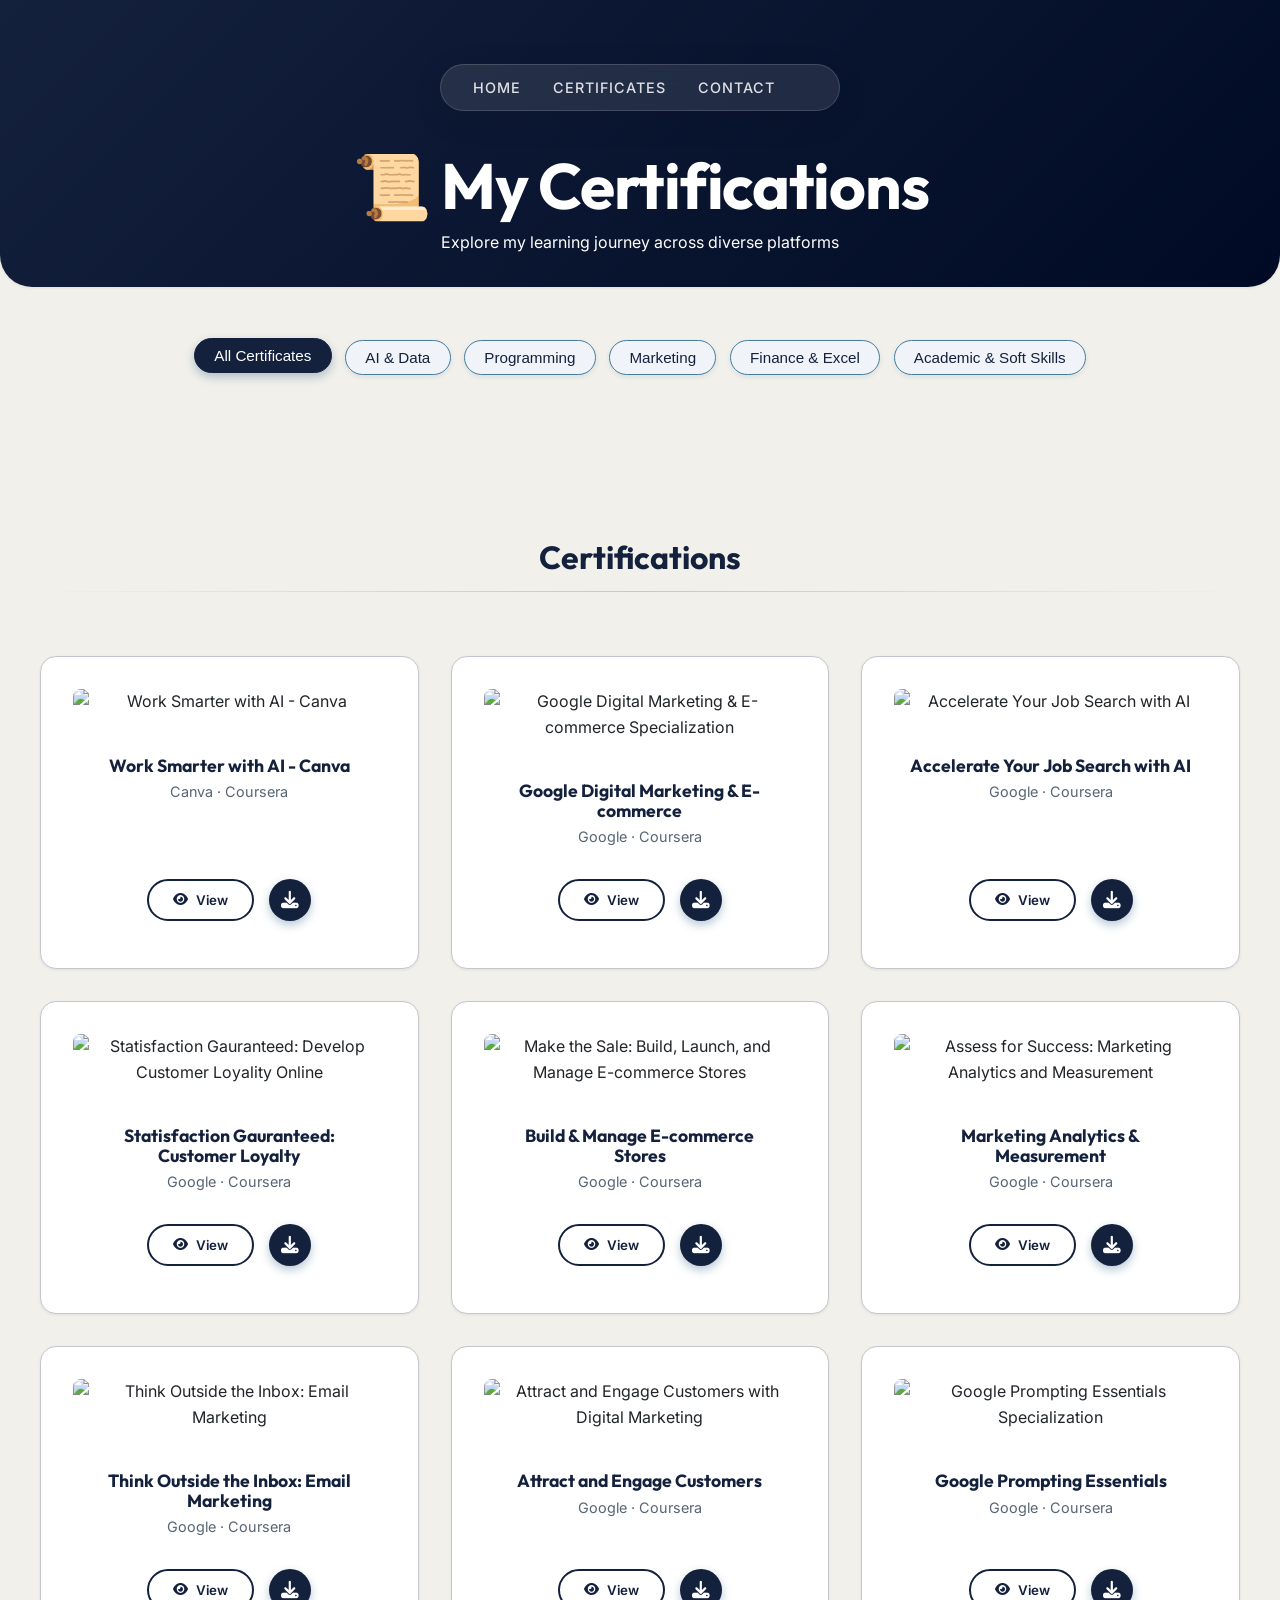
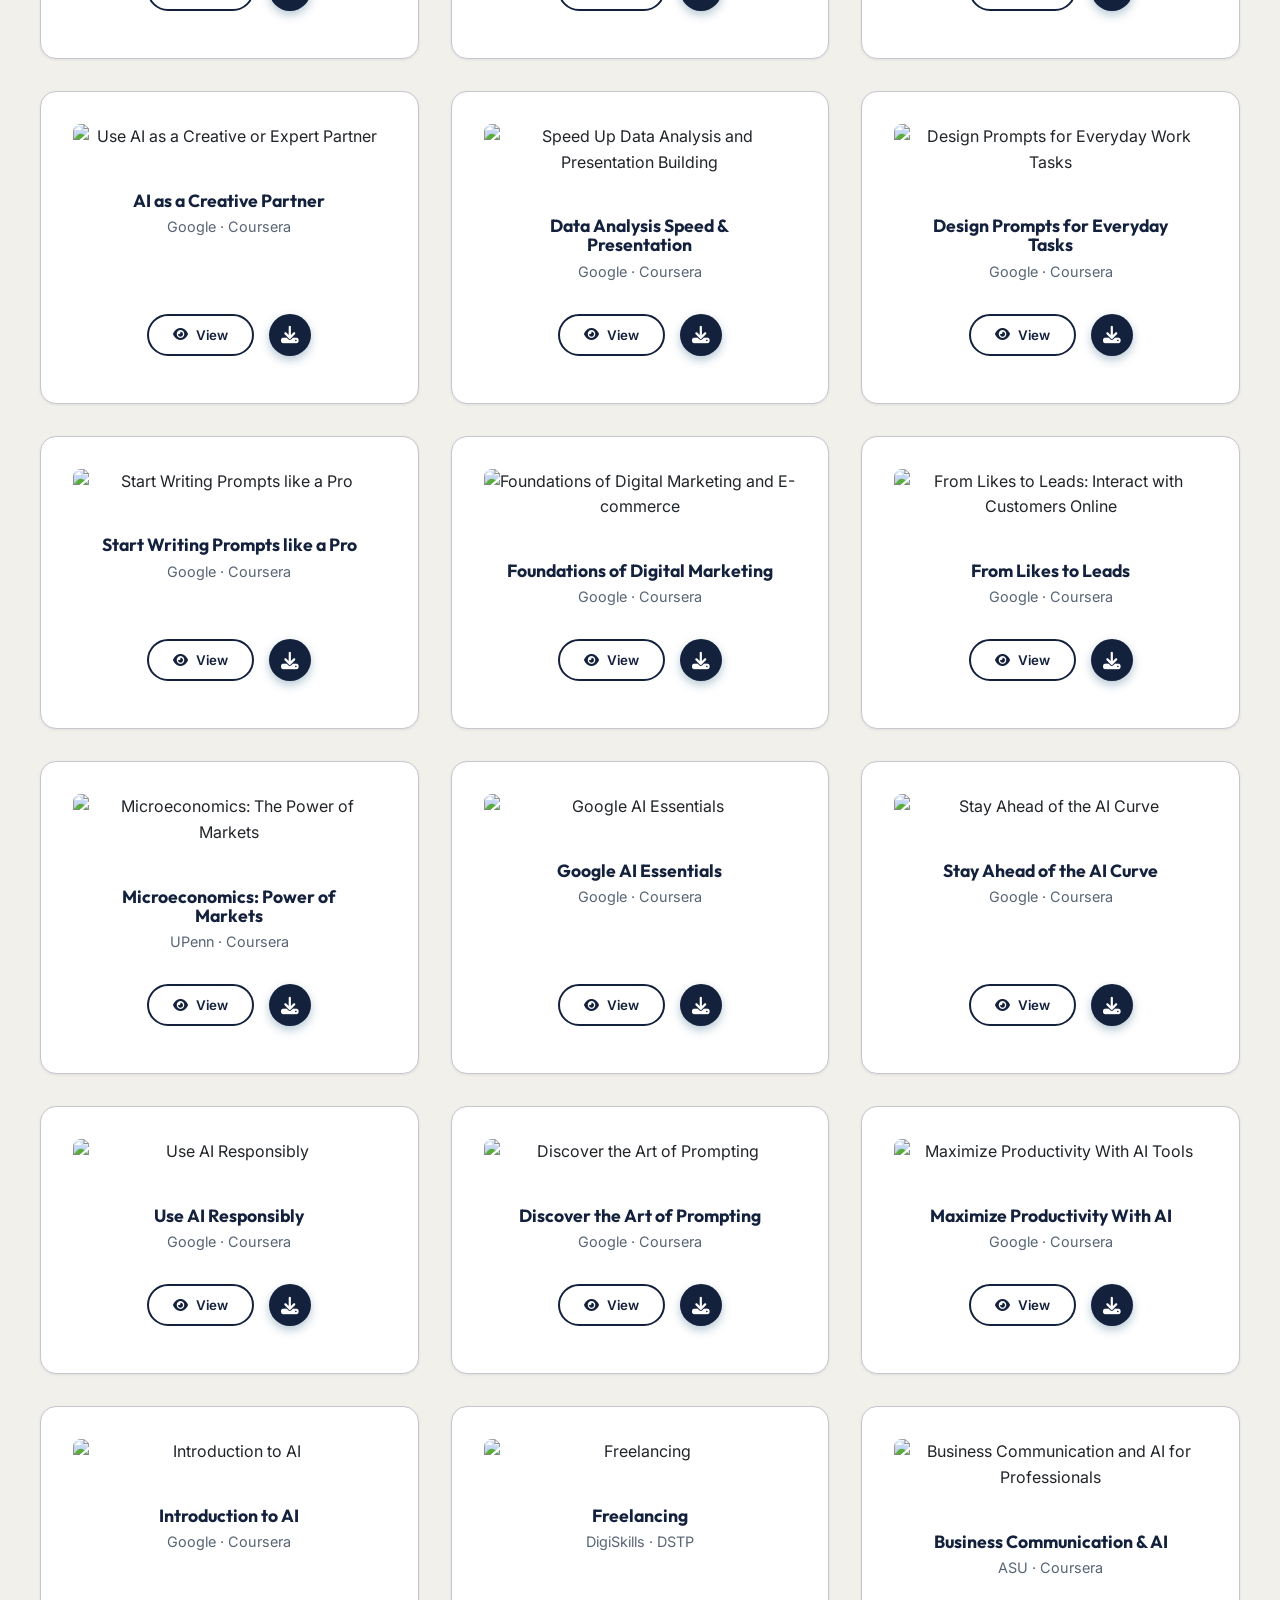
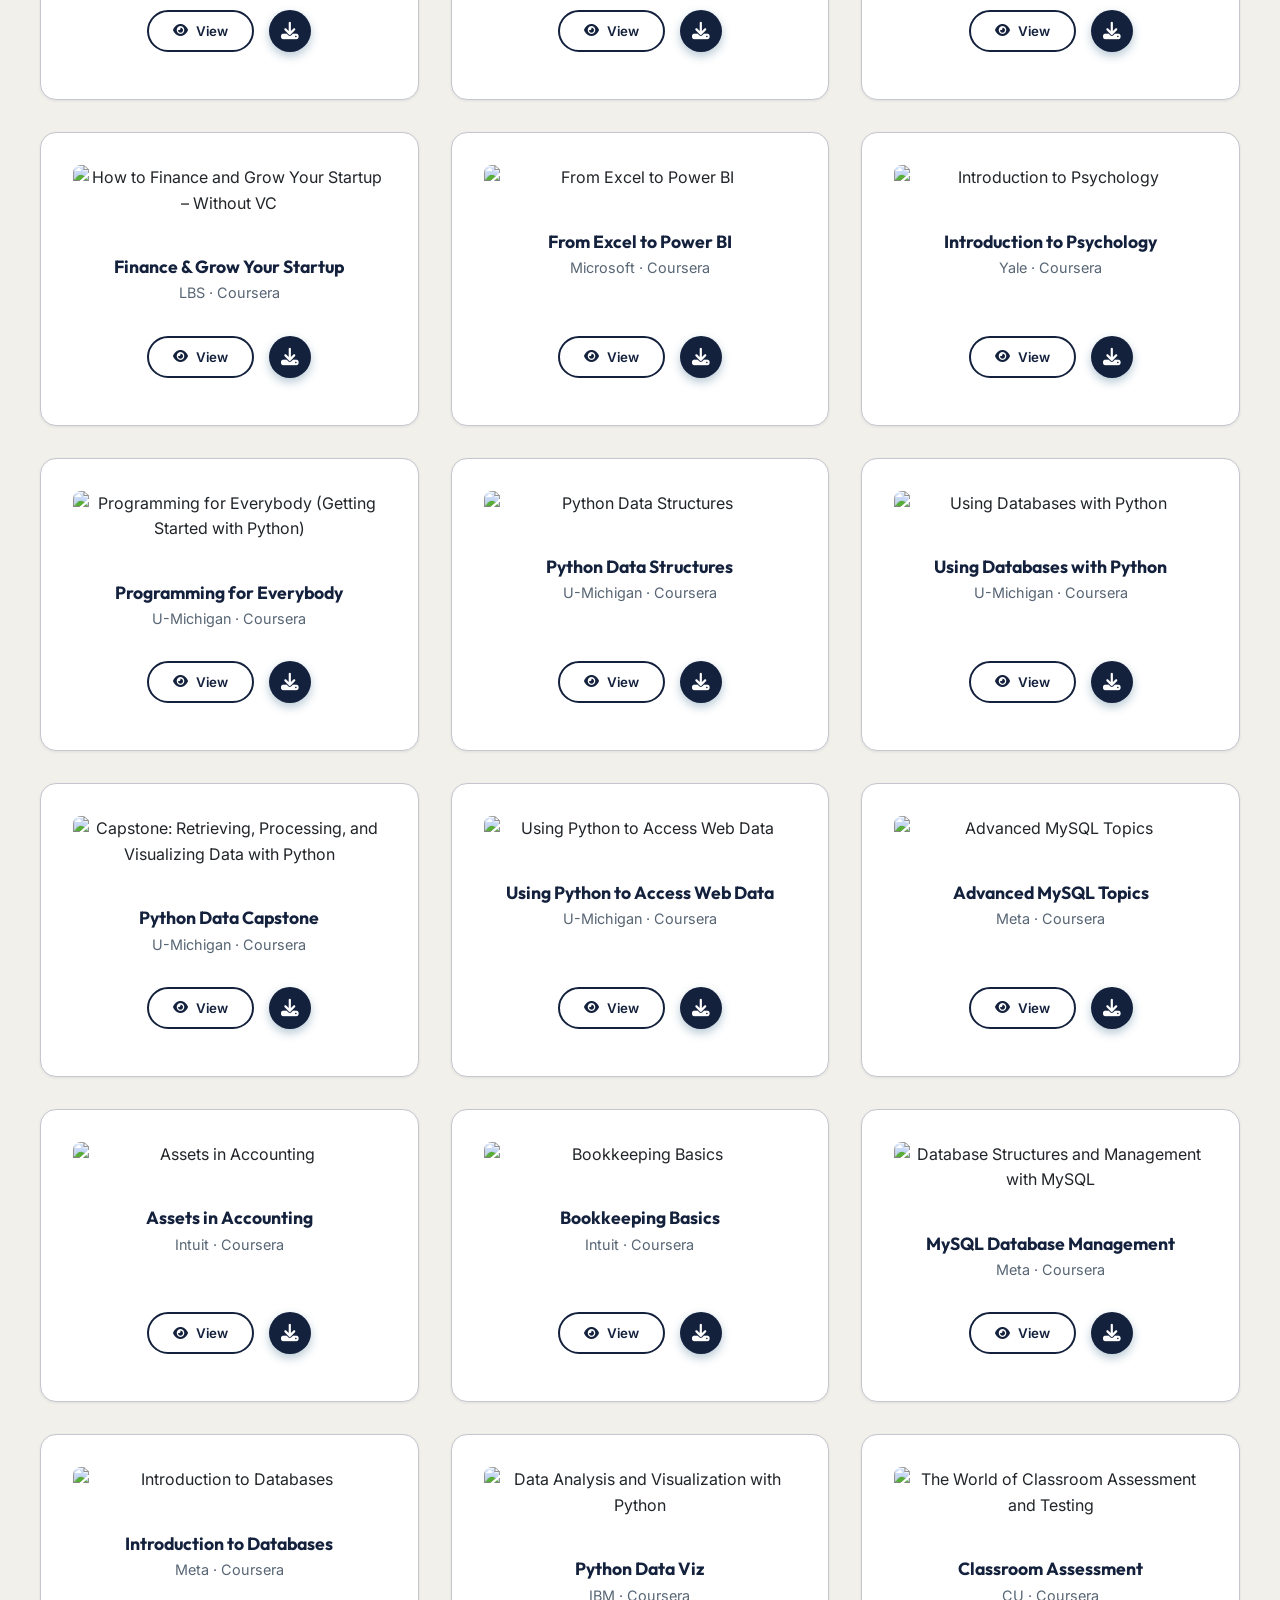
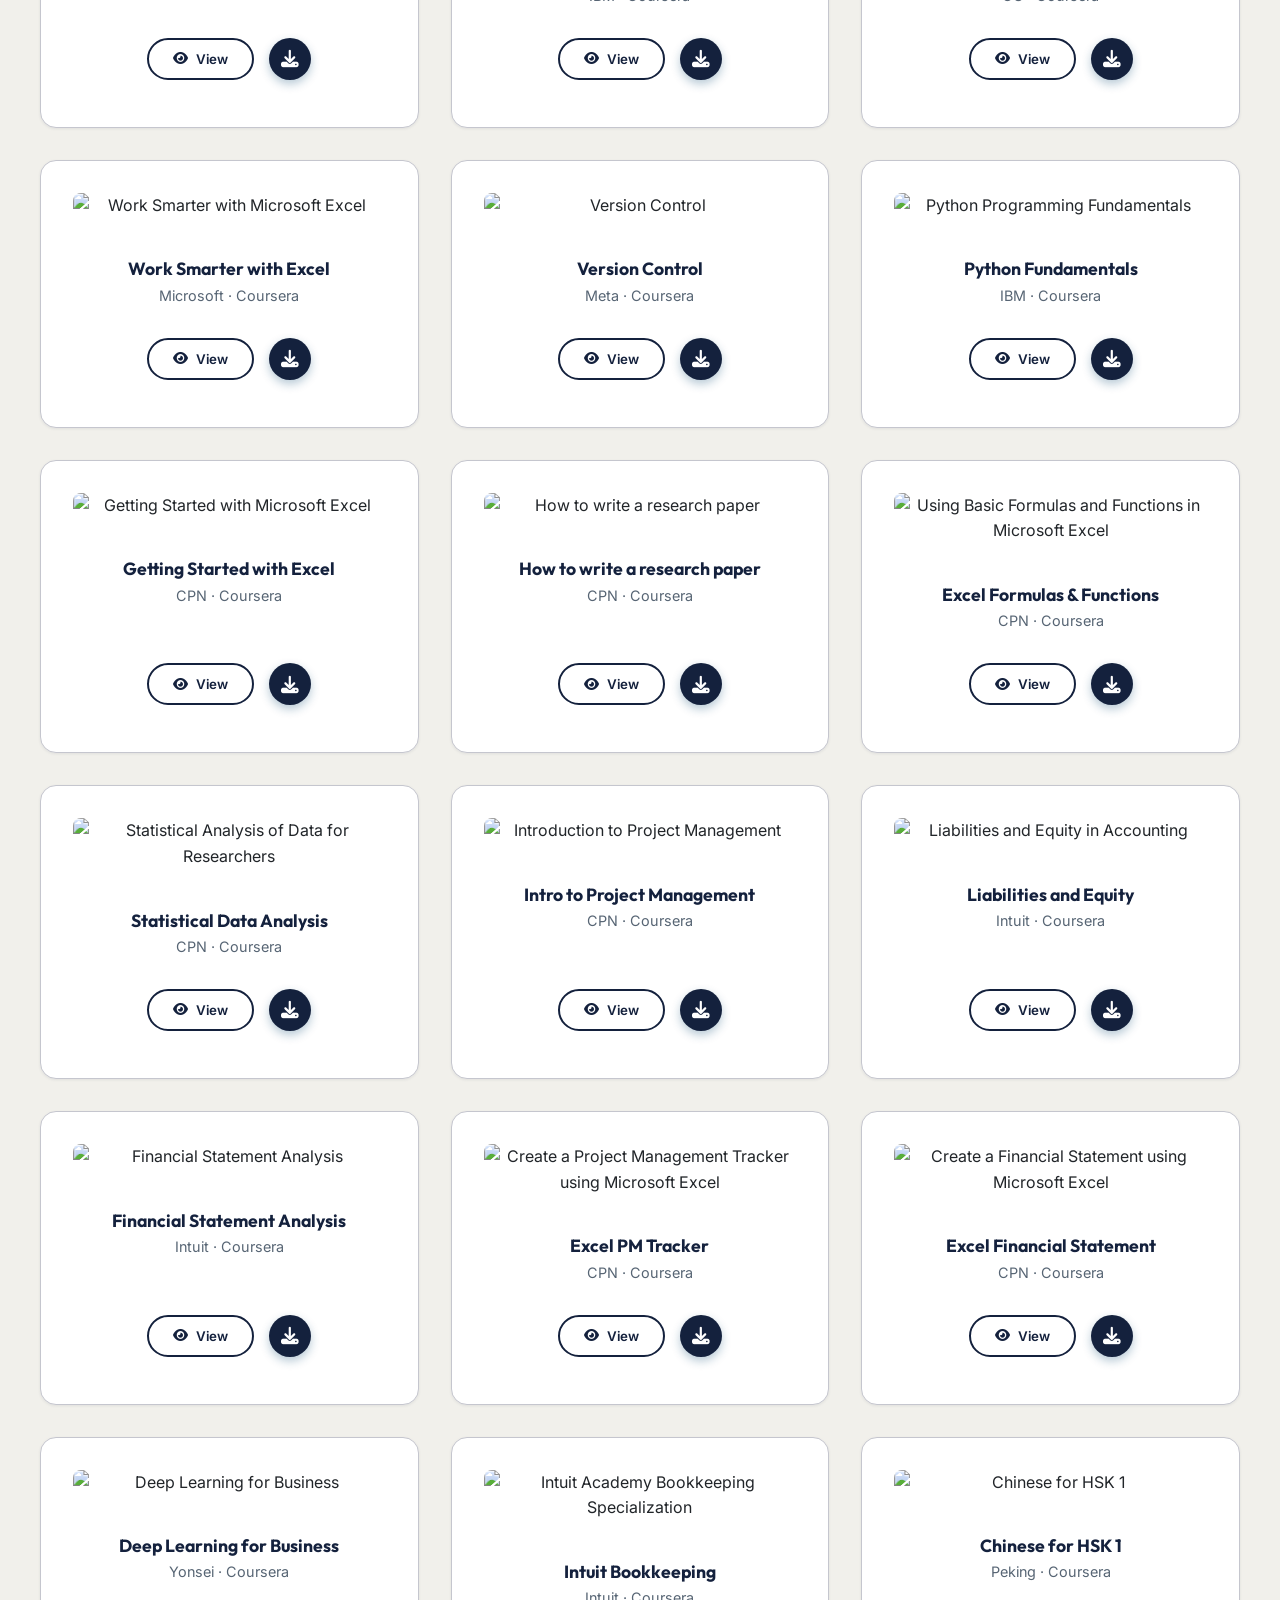
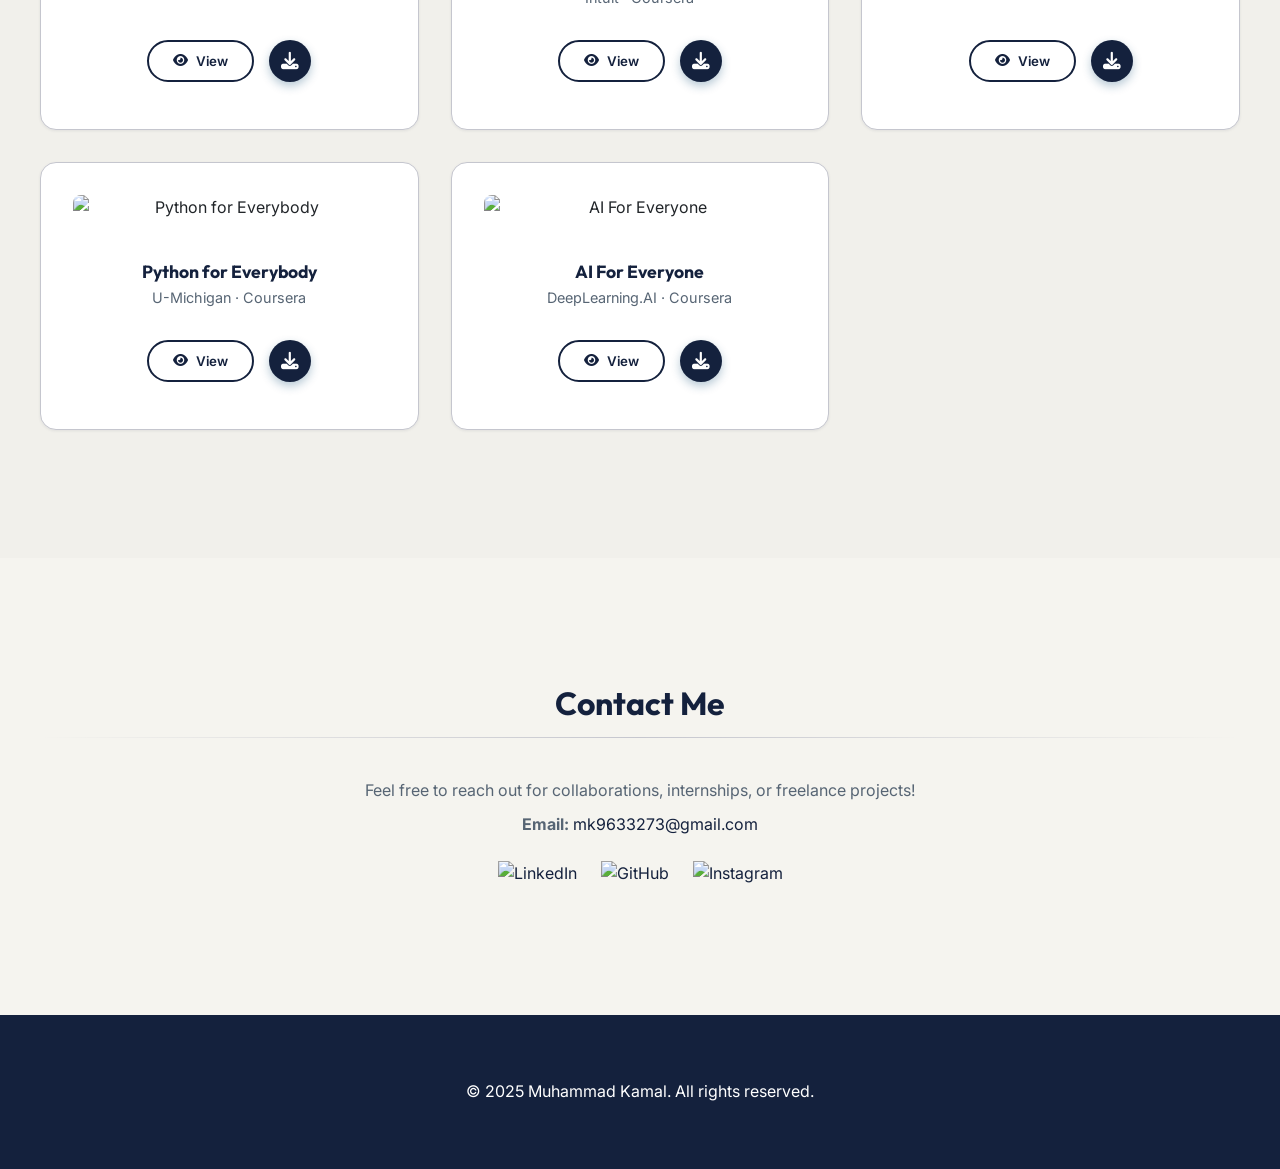
==== pages/certificates.html @ c32456b8 "Footer: fix layout by removing conflicting legacy footer CSS, orphaned section tag cleaned up" ====
<!DOCTYPE html>
<html lang="en">
<head>
  <meta charset="UTF-8">
    <!-- Responsive Meta Tag -->
    <meta http-equiv="X-UA-Compatible" content="IE=edge">
    <meta property="og:image" content="./../assets/images/MK-logo.jpg">
    <meta name="description" content=" Passionate business student with hands-on experience in community engagement and event coordination. Skilled in bookkeeping, digital marketing, data analysis, and content creation. Proficient in tools like Microsoft Excel, Canva, Capcut, Python, and My SQL. Eager to contribute in dynamic enviorments that value creativity, organization, and analytical thinking...">
    <link rel="shortcut icon" href="./../assets/images/Logo.png" type="image/x-icon">
  <meta name="viewport" content="width=device-width, initial-scale=1">
  <title>Certificates – Muhammad Kamal</title>
  <link rel="stylesheet" href="./../css/main.css">
    <!-- Google Fonts -->
    <link rel="preconnect" href="https://fonts.googleapis.com">
    <link rel="preconnect" href="https://fonts.gstatic.com" crossorigin>
    <link href="https://fonts.googleapis.com/css2?family=Inter:wght@400;500;600&family=Outfit:wght@500;600;700&display=swap" rel="stylesheet">
    <link href="https://cdnjs.cloudflare.com/ajax/libs/font-awesome/6.5.0/css/all.min.css" rel="stylesheet">
</head>
<body>
    
  <header class="hero hero-compact">
    <nav class="nav">
      <a href="./../index.html" class="nav-item">Home</a>
      <a href="./certificates.html" class="nav-item">Certificates</a>
      <a href="./contact.html" class="nav-item">Contact</a>
      <span class="nav-indicator"></span>
    </nav>

    <h1 class="scroll-effect slide-up">📜 My Certifications</h1>
    <p class="scroll-effect fade-in">Explore my learning journey across diverse platforms</p>
  </header>

<div class="filter-wrapper scroll-effect fade-in">
  
  <button class="mobile-filter-toggle">
    <i class="fa-solid fa-filter"></i> Filter Certificates ▾
  </button>

  <div class="filter-buttons" id="filterMenu">
    <button class="filter-btn active" data-filter="all">All Certificates</button>
    <button class="filter-btn" data-filter="ai-data">AI & Data</button>
    <button class="filter-btn" data-filter="programming">Programming</button>
    <button class="filter-btn" data-filter="marketing">Marketing</button>
    <button class="filter-btn" data-filter="finance">Finance & Excel</button>
    <button class="filter-btn" data-filter="others">Academic & Soft Skills</button>
  </div>

</div>

    <!-- certificates — dynamically rendered by script.js from assets/data/certificates.js -->
<section class="certifications">
  <h2>Certifications</h2>

  <div class="cert-grid" id="certGrid">
    <!-- Cards are built at runtime by renderCertificates() -->
  </div>
</section>

<section class="contact">
  <h2>Contact Me</h2>
  <p>Feel free to reach out for collaborations, internships, or freelance projects!</p>

    <p><strong>Email:</strong> <a href="mailto:mk9633273@gmail.com">mk9633273@gmail.com</a></p>
    <div class="social-icons">
      <a href="https://linkedin.com/in/muhammadkamalofficial/" target="_blank">
        <img src="./../assets/icons/Linkedin-removebg.webp" alt="LinkedIn">
      </a>
      <a href="https://github.com/muhammad-kamal-asif/" target="_blank">
        <img src="./../assets/icons/Github-removebg.webp" alt="GitHub">
      </a>
      <a href="https://www.instagram.com/muhammad_kamal_001/" target="_blank">
        <img src="./../assets/icons/Instagram-removebg.webp" alt="Instagram">
      </a>
    </div>
</section>

<div id="lightbox" class="lightbox">
  <span class="close-lightbox" tabindex="0" role="button" aria-label="Close Lightbox">&times;</span>
  <img class="lightbox-content" id="lightbox-img" alt="">
  <div id="caption"></div>
</div>

    <footer>
        <p>© 2025 Muhammad Kamal. All rights reserved.</p>
    </footer>

    <!-- Data file must load before script.js so CERTIFICATES array is available -->
    <script src="./../assets/data/certificates.js" defer></script>
    <script src="./../JavaScript/script.js" defer></script>
    <script src="./../JavaScript/scroll-animation.js" defer></script>
</body>
</html>
---- css/main.css ----
/* ========================================= */
/* MUHAMMAD KAMAL PORTFOLIO - MAIN CSS       */
/* ========================================= */

/* 1. IMPORTS & VARIABLES */
@import url('https://fonts.googleapis.com/css2?family=Poppins:wght@400;600;700&family=Quicksand:wght@400;500;600&display=swap');

:root {
  /* --- PROFESSIONAL COLOR SCHEME --- */
  --primary: #14213D;       /* Deep Navy Blue (Trust & Strategy) */
  --secondary: #FCA311;     /* Gold/Amber (Focus/Action) */
  --accent: #457B9D;        /* Steel Blue (Tech/Data) */
  
  --text-dark: #1b262c;     
  --text-light: #576574;    /* Cool Grey */
  
  --background: #F1F0EB;    /* Corporate Grey-White */
  --card-bg: #ffffff;       /* Pure White */
   
  /* Layout & Effects */
  --border-radius: 1rem;
  --shadow-sm: 0 1px 3px rgba(20, 33, 61, 0.08);
  --shadow-md: 0 4px 12px rgba(20, 33, 61, 0.12);
  --transition: all 0.3s cubic-bezier(0.4, 0, 0.2, 1);

  /* --- V2 DESIGN SYSTEM VARIABLES --- */
  --primary-deep: #0C1425;
  --positive: #2A9D8F;
  --surface: #FFFFFF;
  --text-primary: #212529;
  --text-muted: #6C757D;
  --text-on-primary: #FFFFFF;
  --text-on-secondary: #14213D;
  --shadow-lg: 0 8px 30px rgba(20, 33, 61, 0.16);
  --font-heading: 'Outfit', sans-serif;
  --font-body: 'Inter', sans-serif;
  --space-1: 0.25rem;
  --space-2: 0.5rem;
  --space-3: 1rem;
  --space-4: 1.5rem;
  --space-5: 2rem;
  --space-6: 3rem;
  --space-7: 4rem;
  --space-8: 6rem;
  --space-9: 8rem;
  --section-max-width: 80rem;
  --radius-sm: 0.375rem;
  --radius-md: 0.75rem;
  --radius-lg: 1rem;
  --radius-pill: 100px;
  --duration-micro: 200ms;
  --duration-reveal: 450ms;
  --duration-modal: 300ms;
  --ease-micro: ease-out;
  --ease-reveal: cubic-bezier(0.22, 1, 0.36, 1);
  --ease-modal: ease;

  /* --- REFERENCE DESIGN TOKENS --- */
  --stack-xl: 8rem;
  --stack-lg: 4rem;
  --stack-md: 2rem;
  --gutter: 1.5rem;
  --margin-mobile: 1rem;
  --margin-desktop: 2.5rem;
  --shadow-hover: 0 8px 30px rgba(255, 165, 21, 0.15);
  --shadow-amber-glow: 0 4px 20px rgba(255, 165, 21, 0.4);
  --color-surface-low: #f5f4ef;
  --color-surface-variant: #e3e3de;
  --color-outline-variant: #c5c6ce;
  --color-on-surface-variant: #45464d;
  --color-surface-tint: #525e7d;
}

/* 2. GLOBAL RESET */
* {
  margin: 0;
  padding: 0;
  box-sizing: border-box;
}

body {
  font-family: var(--font-body);
  background-color: var(--background);
  color: var(--text-primary);
  line-height: 1.6;
  overflow-x: hidden;
}

h1, h2, h3, h4, h5, h6 {
  font-family: var(--font-heading);
  color: var(--primary);
  margin-bottom: 0.5rem;
  line-height: 1.1;
}

a {
  text-decoration: none;
  color: var(--primary);
  transition: var(--transition);
}

ul {
  list-style: none;
}

/* ========================================= */
/* 3. HEADER & NAVIGATION (UPGRADED)         */
/* ========================================= */

header.hero {
  background: linear-gradient(135deg, #14213d 0%, #000a24 100%);
  color: white;
  padding: var(--stack-xl) var(--margin-mobile) var(--stack-lg) var(--margin-mobile);
  text-align: center;
  border-radius: 0 0 2rem 2rem;
  box-shadow: var(--shadow-sm);
  position: relative;
  z-index: 100;
}

/* THE FLOATING GLASS NAV */
nav {
  display: inline-flex; /* Shrinks to fit content exactly */
  justify-content: center;
  align-items: center;
  gap: 2rem; /* Spacing between links */
  
  /* Glassmorphism Magic */
  background: rgba(255, 255, 255, 0.1); /* 10% opacity white */
  backdrop-filter: blur(12px);           /* Blurs the gradient behind it */
  -webkit-backdrop-filter: blur(12px);   /* Safari support */
  
  /* Shape & Borders */
  padding: 0.5rem 2rem;                /* Plump padding */
  border-radius: 50px;                   /* Perfect pill shape */
  border: 1px solid rgba(255, 255, 255, 0.15); /* Subtle diamond border */
  box-shadow: 0 8px 32px rgba(0, 0, 0, 0.1);   /* Soft drop shadow */
  
  margin: 0 auto 2.5rem auto;            /* Push content down */
}

nav a {
  color: #ffffff;
  margin: 0; /* Margin handled by gap in nav */
  font-weight: 500;
  font-size: 0.9rem;
  text-transform: uppercase; /* Makes it look more premium */
  letter-spacing: 1px;       /* Adds breathing room to letters */
  position: relative;
  padding: 0.2rem 0;
  opacity: 0.85;             /* Slightly transparent by default */
  transition: all 0.3s ease;
}

/* Hover State: Bright white + Glow */
nav a:hover {
  opacity: 1;
  text-shadow: 0 0 10px rgba(255, 255, 255, 0.6); /* Text Glow */
}

/* The Active/Hover Line (Glowing) */
nav a::after {
  content: '';
  position: absolute;
  left: 50%;
  bottom: -4px;
  height: 2px;
  width: 0%;
  background-color: var(--secondary); /* Gold */
  box-shadow: 0 0 10px var(--secondary); /* Gold Glow */
  transition: all 0.3s ease;
  transform: translateX(-50%); /* Centers the animation */
}

nav a:hover::after {
  width: 100%; /* Expands from center */
}

/* ========================================= */
/* MOBILE NAV ADJUSTMENT                     */
/* ========================================= */
@media (max-width: 480px) {
  nav {
    display: flex;        /* Full width on mobile */
    width: 90%;
    gap: 1rem;
    padding: 0.5rem 0.8rem;
    border-radius: 30px;  /* Less rounded on small screens to save space */
    background: rgba(255, 255, 255, 0.08);
  }
  
  nav a {
    font-size: 0.5rem;
    letter-spacing: 0.3px;
  }
}

/* Hero Content */
.hero-content {
  max-width: 50rem;
  margin: auto;
}

.hero-content img.c-avatar__img {
  width: 8.75rem;
  height: 8.75rem;
  border-radius: 50%;
  border: 0.25rem solid rgba(255, 255, 255, 0.9);
  margin-bottom: 1.25rem;
  object-fit: cover;
  box-shadow: 0 0.25rem 0.938rem rgba(0,0,0,0.3);
}

.hero h1 {
  font-size: clamp(2.5rem, 5vw, 4rem);
  color: #fff;
  font-weight: 700;
  letter-spacing: -0.02em;
  line-height: 1.1;
}

.hero p.tagline {
  font-size: 0.8rem;
  color: rgba(255, 255, 255, 0.95);
  margin-top: 1rem;
}

/* 4. SECTIONS & LAYOUT */
section {
  padding: var(--stack-xl) var(--margin-desktop);
  max-width: var(--section-max-width);
  margin: 0 auto;
}

@media (max-width: 768px) {
  section {
    padding: var(--stack-lg) var(--margin-mobile);
  }
}

section h2 {
  font-size: clamp(1.5rem, 3vw, 2rem);
  margin-bottom: var(--stack-md);
  text-align: center;
  position: relative;
  display: inline-block;
  width: 100%;
}

section h2::after {
  content: '';
  display: block;
  width: 100%;
  height: 1px;
  background: linear-gradient(90deg, transparent, var(--color-outline-variant), transparent);
  margin: 1rem auto 0 auto;
  border-radius: 0;
}

/* 5. CARDS (Unified Styles & Flexbox) */
.card, .project-card, .cert-card, .video-box, .pdf-card {
  background: var(--card-bg);
  border-radius: 1rem;
  box-shadow: var(--shadow-sm);
  padding: 2rem;
  transition: var(--transition);
  overflow: hidden;
  height: 100%; /* Critical for Grid Alignment */
  text-align: center;
  border: 0.5px solid var(--color-outline-variant);
  
  /* Flexbox for Internal Alignment */
  display: flex;
  flex-direction: column;
}

.card:hover, .project-card:hover, .cert-card:hover, .video-box:hover, .pdf-card:hover {
  transform: translateY(-4px) scale(1.02);
  box-shadow: var(--shadow-hover);
  border-color: rgba(255, 165, 21, 0.3);
}

.card img, .project-card img, .cert-card img {
  width: 100%;
  border-radius: 0.5rem;
  margin-bottom: 1rem;
}

.pdf-card p {
  margin-bottom: 1.5rem;
  color: var(--text-light);
}

/* 6. SKILLS SECTION */
.skill-bars {
  max-width: 50rem;
  margin: 0 auto 3rem auto;
}

.skill-bars .skill {
  margin-bottom: 1.2rem;
}

.skill-bars span {
  font-weight: 600;
  display: block;
  margin-bottom: 0.5rem;
  color: var(--primary);
}

.skill-bars .bar {
  background: #e1e8ed;
  border-radius: 0.625rem;
  overflow: hidden;
  height: 0.75rem;
}

.skill-bars .level {
  height: 100%;
  background: linear-gradient(90deg, var(--color-surface-tint), var(--primary));
  width: 0;
  border-radius: 0.625rem;
  animation: fillBar 1.5s ease-out forwards;
}

/* Specific Skill Widths */
.level.data-analytics { --final-width: 92%; }
.level.strategy-automation { --final-width: 95%; }
.level.digital-marketing { --final-width: 88%; }
.level.frontend-design { --final-width: 75%; }
.level.finance-bookkeeping { --final-width: 90%; }
.level.academic-writing { --final-width: 93%; }

@keyframes fillBar {
  to { width: var(--final-width); }
}

.skill-icons {
  display: flex;
  justify-content: center;
  flex-wrap: wrap;
  gap: 1.5rem;
}

.skill-icons img {
  width: 2rem;
  transition: var(--transition);
  filter: grayscale(20%);
}

.skill-icons img:hover {
  transform: scale(1.15) rotate(5deg);
  filter: grayscale(0%);
}

/* 7. TIMELINE (Experience) */
.timeline-container {
  position: relative;
  max-width: 50rem;
  margin: 2rem auto;
  padding-left: 1.875rem;
  border-left: 2px solid var(--color-surface-tint);
}

.timeline-item {
  margin-bottom: 2.5rem;
  position: relative;
}

.timeline-dot {
  width: 1rem;
  height: 1rem;
  background-color: var(--secondary);
  border-radius: 50%;
  position: absolute;
  left: -2.438rem;
  top: 0.313rem;
  border: 0.188rem solid #fff;
  box-shadow: 0 0 0 3px rgba(255, 165, 2, 0.2);
  transition: transform 0.3s ease;
}

.timeline-item:hover .timeline-dot {
  transform: scale(1.25);
  box-shadow: 0 0 10px rgba(255, 165, 21, 0.6);
}

.timeline-content h3 {
  color: var(--text-dark);
  font-size: 1.3rem;
  margin-bottom: 0.2rem;
}

.timeline-content span {
  font-size: 0.9rem;
  color: var(--accent);
  font-weight: 600;
  display: block;
  margin-bottom: 0.5rem;
}

/* 8. PDF GRIDS */
.pdf-projects, .certifications {
  text-align: center;
}

.video-intro, .pdf-intro {
  max-width: 43.75rem;
  margin: 0 auto 2rem auto;
  color: var(--text-light);
}

.pdf-grid, .gallery-grid, .cert-grid {
  display: grid;
  grid-template-columns: repeat(auto-fit, minmax(18.75rem, 1fr)); 
  gap: 2rem;
  text-align: left;
  margin-top: 2rem;
}

.pdf-card h3 {
  font-size: 1.2rem;
}

.pdf-preview iframe {
  border: none;
  border-radius: 0.375rem;
  margin: 1rem 0;
  background: #f4f4f4;
}

/* 9. BUTTONS */
.button, .download-btn {
  display: inline-block;
  background: var(--primary);
  color: white;
  padding: 0.8rem 1.8rem;
  border-radius: 100px;
  border: none;
  cursor: pointer;
  font-weight: 600;
  font-size: 0.95rem;
  transition: var(--transition);
  box-shadow: var(--shadow-md);
}

.button:hover, .download-btn:hover {
  background: var(--accent);
  color: white;
  transform: translateY(-2px);
  text-decoration: none;
  box-shadow: var(--shadow-amber-glow);
}

/* Extra Safety: Ensure the icon itself behaves */
.btn-container .download-btn i {
  display: block; 
  margin: 0;
  padding: 0;
}

/* 10. CONTACT & FOOTER */
.contact {
  text-align: center;
}

.contact p {
  color: var(--text-light);
  max-width: 37.5rem;
  margin: 0.5rem auto 0 auto;
}

.contact-info {
  margin-top: 1rem;
}

.social-icons {
  margin-top: 1.5rem;
  display: flex;
  justify-content: center;
  gap: 1.5rem;
}

.social-icons img {
  width: 2rem;
  height: 2rem;
  transition: var(--transition);
}

.social-icons img:hover {
  transform: scale(1.2);
}

footer {
  background: var(--primary);
  color: #fff;
  padding: var(--stack-lg) var(--margin-desktop);
  text-align: center;
}

/* 11. UTILITIES */
.long-text { display: block; }
.short-text { display: none; }

/* ======================== */
/* ===== LIGHTBOX MODAL === */
/* ======================== */
.lightbox {
  display: none;
  position: fixed;
  z-index: 2000;
  padding-top: 3.125rem;
  left: 0;
  top: 0;
  width: 100%;
  height: 100%;
  overflow: auto;
  background-color: rgba(15, 23, 42, 0.95);
  backdrop-filter: blur(0.313rem);
}

.lightbox-content {
  margin: auto;
  display: block;
  width: 80%;
  max-width: 56.25rem;
  max-height: 85vh;
  object-fit: contain;
  border-radius: 0.5rem;
  box-shadow: 0 0 1.25rem rgba(0, 0, 0, 0.3);
  animation: zoomIn 0.3s;
}

#caption {
  margin: auto;
  display: block;
  width: 80%;
  max-width: 43.75rem;
  text-align: center;
  color: #ccc;
  padding: 0.625rem 0;
  font-family: 'Poppins', sans-serif;
}

.close-lightbox {
  position: absolute;
  top: 0.938rem;
  right: 2.188rem;
  color: #f1f1f1;
  font-size: 2.5rem;
  font-weight: bold;
  transition: 0.3s;
  cursor: pointer;
}

.close-lightbox:hover,
.close-lightbox:focus {
  color: var(--secondary);
  text-decoration: none;
  cursor: pointer;
}

@keyframes zoomIn {
  from {transform:scale(0)} 
  to {transform:scale(1)}
}

/* ============================ */
/* ===== BUTTON CONTAINER ===== */
/* ============================ */
.btn-container {
  display: flex;
  align-items: center;
  justify-content: center;
  gap: 0.938rem;
  padding-top: 0.938rem;
  margin-top: auto; /* Forces container to bottom of flex card */
}

/* View Button (Pill) */
.view-btn {
  background-color: transparent;
  border: 0.125rem solid var(--primary);
  color: var(--primary);
  height: 2.625rem;
  padding: 0 1.5rem;
  border-radius: 1.875rem;
  cursor: pointer;
  font-weight: 600;
  font-family: inherit;
  transition: var(--transition);
  display: flex;
  align-items: center;
  gap: 0.5rem;
}

.view-btn:hover {
  background-color: var(--primary);
  color: white;
  transform: translateY(-0.188rem);
  box-shadow: var(--shadow-sm);
}

/* Download Button (Circle) */
.btn-container .download-btn {
  padding: 0;
  width: 2.625rem;
  height: 2.625rem;
  border-radius: 50%;
  display: flex;
  align-items: center;
  justify-content: center;
  font-size: 1.1rem;
  background: var(--primary);
  color: white;
  box-shadow: 0 0.25rem 0.625rem rgba(15, 76, 117, 0.3);
  transition: var(--transition);
}

.btn-container .download-btn:hover {
  background: var(--secondary);
  color: #fff;
  transform: translateY(-0.188rem);
  box-shadow: 0 0.375rem 0.938rem rgba(255, 165, 2, 0.4);
}

/* ========================== */
/* ===== FILTER BUTTONS ===== */
/* ========================== */
.filter-buttons {
  text-align: center;
  padding: 1rem;
  margin: 2rem auto 1rem;
}

.filter-btn {
  background: #f0f4f8;
  border: 0.063rem solid var(--accent);
  color: var(--primary);
  font-weight: 500;
  border-radius: 1.563rem;
  padding: 0.5rem 1.2rem;
  margin: 0.3rem;
  font-size: 0.95rem;
  cursor: pointer;
  transition: all 0.3s ease;
  box-shadow: 0 0.125rem 0.313rem rgba(15, 76, 117, 0.1);
}

.filter-btn:hover,
.filter-btn.active {
  background: var(--primary);
  color: #fff;
  border-color: var(--primary);
  box-shadow: 0 0.25rem 0.625rem rgba(15, 76, 117, 0.3);
  transform: translateY(-0.125rem);
}

/* ========================== */
/* ===== CAROUSEL STYLES ==== */
/* ========================== */
.carousel-container {
  position: relative;
  max-width: 50rem;
  margin: 3.125rem auto;
  overflow: hidden;
  border-radius: 1rem;
  box-shadow: 0 0.375rem 1.25rem rgba(15, 76, 117, 0.15);
  border: 1px solid rgba(0,0,0,0.05);
}

.carousel {
  display: flex;
  transition: transform 0.5s ease-in-out;
}

.carousel img {
  width: 100%;
  flex-shrink: 0;
  border-radius: 0.25rem;
}

.carousel-buttons {
  text-align: center;
  margin-top: 0.938rem;
}

.carousel-buttons button {
  background-color: var(--primary);
  color: white;
  border: none;
  margin: 0 0.313rem;
  padding: 0.625rem 1.125rem;
  border-radius: 0.5rem;
  cursor: pointer;
  font-weight: 600;
  transition: all 0.3s ease;
  box-shadow: 0 0.25rem 0.625rem rgba(15, 76, 117, 0.2);
}

.carousel-buttons button:hover {
  background-color: var(--secondary);
  color: white;
  transform: translateY(-0.125rem);
  box-shadow: 0 0.375rem 0.938rem rgba(255, 165, 2, 0.3);
}

/* ========================== */
/* ===== SCROLL ANIMATION === */
/* ========================== */
.scroll-effect {
  opacity: 0;
  transform: translateY(1.25rem);
  transition: all 0.8s ease-out;
  will-change: opacity, transform;
}

.scroll-effect.visible {
  opacity: 1;
  transform: none;
}

.fade-in { transform: translateY(1.25rem); }
.slide-in-left { transform: translateX(-3.125rem); }
.slide-in-right { transform: translateX(3.125rem); }
.slide-up { transform: translateY(3.125rem); }

/* ================================== */
/* ===== CERT CARD LAYOUT FIXES ===== */
/* ================================== */

/* This section fixes the alignment of buttons inside the cards */
.cert-card .info {
  padding: 0.938rem;
  text-align: center;
  /* Flex Properties to make the info box fill the card */
  flex-grow: 1;
  display: flex;
  flex-direction: column;
}

.cert-card .info h3 {
  font-size: 1.1em;
  margin: 0.625rem 0 0.313rem;
  color: var(--primary);
}

.cert-card .info p {
  font-size: 0.9em;
  color: var(--text-light);
  margin-bottom: 1rem;
}

/* Pushes the buttons to the bottom of the info block */
.cert-card .info .btn-container, 
.cert-card .info a:last-child {
  margin-top: auto;
}

/* Inner Links styling */
.info a,
.info .download {
  display: inline-block;
  padding: 0.375rem 0.75rem;
  background-color: var(--primary);
  color: white;
  border-radius: 0.313rem;
  font-size: 0.85em;
  text-decoration: none;
  transition: background-color 0.3s ease, transform 0.2s ease;
  box-shadow: 0 0.125rem 0.313rem rgba(0,0,0,0.1);
}

.info a:hover,
.info .download:hover {
  background-color: var(--secondary);
  color: white;
  transform: translateY(-0.125rem);
  text-decoration: none;
}

/* ========================================= */
/* CONTACT PAGE STYLES                       */
/* ========================================= */
.contact-page {
  padding: 4rem 2rem auto 2rem;
  max-width: 56.25rem;
  margin: auto;
  text-align: center;
}

.contact-info-block {
  margin-top: 1.5rem;
  text-align: left;
  font-size: 1rem;
  /* Flex alignment merged here */
  display: flex;
  justify-content: center;
  align-items: center;
}

.info-item {
  text-align: center;
}

.contact-form {
  margin-top: 2rem;
}

.contact-form input,
.contact-form textarea {
  width: 100%;
  padding: 0.75rem;
  margin: 0.625rem 0;
  border-radius: 0.375rem;
  border: 0.063rem solid #ccc;
  font-family: inherit;
  background-color: #fcfcfc;
  transition: border-color 0.3s ease, box-shadow 0.3s ease;
}

.contact-form input:focus,
.contact-form textarea:focus {
  outline: none;
  border-color: var(--primary);
  box-shadow: 0 0 0.5rem rgba(15, 76, 117, 0.2);
}

.contact-form button {
  background: var(--primary);
  color: white;
  padding: 0.625rem 1.563rem;
  border: none;
  border-radius: 1.875rem;
  cursor: pointer;
  font-weight: 500;
  transition: background 0.3s ease, transform 0.2s ease;
  box-shadow: 0 0.25rem 0.75rem rgba(15, 76, 117, 0.2);
}

.contact-form button:hover {
  background: var(--accent);
  transform: translateY(-0.125rem);
}

.map-container {
  margin-top: 3rem;
}

.map-container h3 {
  margin-bottom: 1rem;
  color: var(--primary);
}

.download-btn {
  display: inline-block;
  background-color: var(--primary);
  color: white;
  text-decoration: none;
  font-weight: 600;
  font-size: 1rem;
  padding: 0.75rem 1.5rem;
  border-radius: 0.5rem;
  transition: all 0.3s ease;
  box-shadow: 0 0.25rem 0.75rem rgba(15, 76, 117, 0.2);
}

.download-btn i {
  margin-right: 0.5rem;
}

.download-btn:hover {
  background-color: var(--secondary);
  color: white;
  text-decoration: none;
  transform: translateY(-0.125rem);
  box-shadow: 0 0.375rem 0.938rem rgba(255, 165, 2, 0.3);
}

.carousel-container {
  /* ... your existing styles ... */
  
  /* NEW: Improves touch handling on mobile */
  touch-action: pan-y; 
  -webkit-user-select: none; /* Optional: prevents highlighting text while swiping */
  user-select: none;
}

/* ========================================= */
/* MOBILE RESPONSIVENESS (MEDIA QUERIES)     */
/* ========================================= */

/* Tablet & Smaller Laptops */
@media (max-width: 1024px) {
  .hero h1 { font-size: 2rem; }
  section { padding: 2rem 1.5rem; }
}

/* Mobile Devices (Max Width 768px) */
@media (max-width: 768px) {
  
  /* Typography Scaling */
  html { font-size: 15px; } /* Scales down all rem units slightly */

  h1 {
    font-size: 2rem; /* Smaller heading */
  }

  h2 {
    font-size: 1.5rem; /* Smaller heading */
  }

  h3 {
    font-size: 1rem; /* Smaller heading */
  }

  p {
    font-size: 0.8rem;
  }

  span {
  font-size: 0.8rem;
  }

  section {
    padding: 1rem 1rem;
  }

  .hero-content img.c-avatar__img {
    width: 7rem;
    height: 7rem;
  }

  /* Navigation: Stack or shrink */
  nav a {
    font-size: 0.8rem;
  }

  /* Cards collapse to single column or smaller grid */
  .pdf-grid, .gallery-grid, .cert-grid {
    grid-template-columns: 1fr; /* Force single column on phones */
    gap: 1.5rem;
  }

  /* Timeline */
  .timeline-container {
    padding-left: 1.5rem;
    margin-left: 0.2rem;
  }
  .timeline-dot {
    left: -2.05rem; /* Adjust dot position for new padding */
  }

  /* Lightbox */
  .lightbox-content {
    width: 95%;
    margin-top: 20vh;
  }
  
  .close-lightbox {
    right: 1rem;
    top: 1rem;
  }

  /* 6. SKILLS SECTION */
.skill-bars {
  max-width: 26rem;
  margin: 0 auto 3rem auto;
}

.skill-icons {
  display: flex;
  justify-content: center;
  flex-wrap: wrap;
  gap: 1.2rem;
}

.skill-icons img {
  width: 1.5rem;
}

}

/* Default: Hide the toggle button on Desktop */
.mobile-filter-toggle {
  display: none; 
}

/* Mobile Styling */
@media (max-width: 768px) {
  
  .filter-wrapper {
    position: relative;
    margin: 1.5rem auto;
    width: 90%;
    max-width: 300px;
    z-index: 50; /* Ensure it floats above content when open */
  }

  /* The "Filter Certificates" Bar */
  .mobile-filter-toggle {
    display: block;
    width: 100%;
    padding: 12px;
    background: white;
    border: 2px solid var(--primary);
    color: var(--primary);
    border-radius: 8px;
    font-weight: 600;
    text-align: left;
    cursor: pointer;
    display: flex;
    justify-content: space-between;
    align-items: center;
  }

  /* The Actual List (Hidden by default) */
  .filter-buttons {
    display: none; /* HIDDEN */
    flex-direction: column;
    position: absolute;
    top: 100%;
    left: 0;
    width: 100%;
    background: white;
    border: 1px solid #ddd;
    border-radius: 8px;
    box-shadow: 0 10px 20px rgba(0,0,0,0.1);
    padding: 5px;
    margin-top: 5px;
  }

  /* When JS adds the 'show' class, display it */
  .filter-buttons.show {
    display: flex;
  }

  /* Style the buttons inside the dropdown */
  .filter-btn {
    width: 100%;
    text-align: left;
    margin: 0;
    border-radius: 4px;
    background: transparent;
    color: var(--text-dark);
    border: none;
    padding: 12px;
    box-shadow: none;
  }

  /* Active/Hover state inside dropdown */
  .filter-btn:hover, .filter-btn.active {
    background: #f0f4f8;
    color: var(--primary);
    border: none;
    transform: none; /* Remove the "jump" effect */
  }
}

/* ========================================= */
/* PHASE 4 HERO INTERACTIVE ELEMENTS         */
/* ========================================= */
.v2-hero-interactive-zone {
  position: relative;
  width: 160px;
  height: 160px;
  margin: 0 auto 2rem auto;
  perspective: 1000px;
}

.v2-hero-avatar-wrapper {
  position: relative;
  width: 100%;
  height: 100%;
  z-index: 10;
  transform-style: preserve-3d;
  transform: rotateX(var(--tilt-y, 0deg)) rotateY(var(--tilt-x, 0deg));
  transition: transform 0.1s ease-out;
}

.v2-hero-avatar {
  width: 100%;
  height: 100%;
  border-radius: 50%;
  border: 4px solid var(--surface);
  object-fit: cover;
  box-shadow: var(--shadow-lg);
}

.v2-orbit-track {
  position: absolute;
  top: 50%;
  left: 50%;
  width: var(--track-size);
  height: var(--track-size);
  margin-top: calc(var(--track-size) / -2);
  margin-left: calc(var(--track-size) / -2);
  border-radius: 50%;
  border: 1px dashed rgba(255, 255, 255, 0.2);
  /* The direction uses the variable or defaults to normal */
  animation: orbit var(--orbit-speed) linear infinite var(--orbit-direction, normal);
  z-index: 5;
}

.v2-orbit-icon {
  position: absolute;
  top: -16px; /* Half of icon size to center on the track */
  left: 50%;
  margin-left: -16px;
  width: 32px;
  height: 32px;
  background: var(--surface);
  color: var(--primary);
  border-radius: 50%;
  display: flex;
  align-items: center;
  justify-content: center;
  font-size: 14px;
  box-shadow: var(--shadow-md);
  /* Counter-orbit must match duration and direction to stay upright */
  animation: counter-orbit var(--orbit-speed) linear infinite var(--orbit-direction, normal);
}

@keyframes orbit {
  from { transform: rotate(var(--start-angle, 0deg)); }
  to { transform: rotate(calc(var(--start-angle, 0deg) + 360deg)); }
}

@keyframes counter-orbit {
  from { transform: rotate(calc(var(--start-angle, 0deg) * -1)); }
  to { transform: rotate(calc((var(--start-angle, 0deg) + 360deg) * -1)); }
}

.hero-subtext {
  font-size: 0.95rem;
  color: rgba(255, 255, 255, 0.9);
  max-width: 650px;
  margin: 1rem auto 0 auto;
  line-height: 1.5;
  text-wrap: balance;
  padding: 0 1rem;
}

@media (prefers-reduced-motion: reduce) {
  /* Freeze Hero Animations at explicit starting angles */
  .v2-orbit-track {
    animation: none !important;
    transform: rotate(var(--start-angle, 0deg)) !important;
  }
  .v2-orbit-icon {
    animation: none !important;
    transform: rotate(calc(var(--start-angle, 0deg) * -1)) !important;
  }

  /* Disable Scroll Reveal Transitions, force full visibility */
  .scroll-effect,
  .slide-up,
  .fade-in,
  .slide-in-left,
  .slide-in-right,
  .slide-in {
    animation: none !important;
    transition: none !important;
    transform: none !important;
    opacity: 1 !important;
  }
  
  /* Disable Smooth Scrolling natively */
  html {
    scroll-behavior: auto !important;
  }
}

/* Phase 5 Selected Work Enhancements */
.v2-case-study-list {
  list-style: none;
  padding: 0;
  margin: var(--space-4) 0;
  font-family: var(--font-body);
  font-size: 0.95rem;
  color: var(--text-muted);
}

.v2-case-study-list li {
  margin-bottom: var(--space-3);
  line-height: 1.5;
}

.v2-case-study-list strong {
  color: var(--text-primary);
  font-weight: 600;
}

.v2-case-study-outcome {
  padding-top: var(--space-3);
  border-top: 1px solid rgba(20, 33, 61, 0.08);
}

/* ========================================= */
/* PDF PROJECTS (Extracted from index.html)  */
/* ========================================= */
.pdf-preview-container {
  position: relative;
  width: 100%;
  height: 400px;
  background-color: #f8f9fa;
  border: 2px dashed #cbd5e0;
  border-radius: 12px;
  display: flex;
  flex-direction: column;
  align-items: center;
  justify-content: center;
  cursor: pointer;
  transition: all 0.3s ease;
  margin-bottom: 1.5rem;
  overflow: hidden;
}

.pdf-preview-container:hover {
  border-color: var(--primary);
  background-color: #eaf6ff;
  transform: translateY(-2px);
}

.pdf-icon {
  font-size: 3.5rem;
  color: var(--primary);
  margin-bottom: 1rem;
  transition: transform 0.3s ease;
}

.pdf-preview-container:hover .pdf-icon {
  transform: scale(1.1);
}

.pdf-text {
  font-family: 'Quicksand', sans-serif;
  font-weight: 600;
  color: var(--text-light);
  font-size: 1rem;
}

.pdf-subtext {
  font-size: 0.85rem;
  color: var(--accent);
  margin-top: 0.5rem;
}

/* ========================================= */
/* NEW COMPONENT CLASSES (Phase 3 Additions) */
/* ========================================= */

/* Reduced Motion Fallback */
@media (prefers-reduced-motion: reduce) {
  *, *::before, *::after {
    animation-duration: 0.01ms !important;
    transition-duration: 0.01ms !important;
  }
}

/* Hero Section */
.v2-hero {
  background: linear-gradient(135deg, #14213d 0%, #000a24 100%);
  color: var(--text-on-primary);
  text-align: center;
  padding: var(--stack-xl) var(--margin-desktop) var(--stack-lg);
}

.hero-compact {
  padding: var(--space-6) var(--space-4) var(--space-5);
}

/* Glassmorphic Nav Pill */
.nav-pill {
  background: rgba(255, 255, 255, 0.1);
  backdrop-filter: blur(12px);
  -webkit-backdrop-filter: blur(12px);
  border-radius: var(--radius-pill);
  display: inline-flex;
  flex-wrap: wrap;
  justify-content: center;
  gap: var(--space-4);
  padding: var(--space-2) var(--space-4);
  margin-bottom: var(--space-6);
}

.nav-pill a {
  color: var(--text-on-primary);
  font-family: var(--font-body);
  font-weight: 500;
  opacity: 0.85;
  text-decoration: none;
  transition: opacity var(--duration-micro) var(--ease-micro);
}

.nav-pill a:hover,
.nav-pill a.active {
  opacity: 1;
}

/* Component: Buttons */
.btn-primary {
  background: var(--secondary);
  color: var(--text-on-secondary);
  border-radius: var(--radius-pill);
  padding: 0.75rem 1.75rem;
  font-family: var(--font-body);
  font-weight: 600;
  font-size: 0.9rem;
  display: inline-block;
  border: none;
  cursor: pointer;
  text-decoration: none;
  transition: transform var(--duration-micro) var(--ease-micro), 
              box-shadow var(--duration-micro) var(--ease-micro),
              background-color var(--duration-micro) var(--ease-micro);
}

.btn-primary:hover {
  background: color-mix(in srgb, var(--secondary), white 15%);
  transform: translateY(-2px);
  box-shadow: var(--shadow-md);
}

.btn-outline {
  border: 1px solid var(--primary);
  color: var(--primary);
  border-radius: var(--radius-pill);
  padding: 0.75rem 1.75rem;
  background: transparent;
  font-weight: 600;
  text-decoration: none;
}

/* Component: Cards (General) */
.card-base {
  background: var(--surface);
  border: 0.5px solid var(--color-outline-variant);
  border-radius: 1rem;
  padding: 2rem;
  box-shadow: var(--shadow-sm);
  transition: transform var(--duration-micro) var(--ease-micro),
              box-shadow var(--duration-micro) var(--ease-micro);
}

.card-base:hover {
  transform: translateY(-4px) scale(1.02);
  box-shadow: var(--shadow-hover);
  border-color: rgba(255, 165, 21, 0.3);
}

/* Selected Work Section (Home) */
.selected-work-grid {
  display: grid;
  grid-template-columns: repeat(auto-fit, minmax(min(100%, 300px), 1fr));
  gap: var(--space-5);
}

/* Positive Outcome Badge */
.badge-positive {
  background: rgba(42, 157, 143, 0.12);
  color: var(--positive);
  border-radius: var(--radius-sm);
  font-family: var(--font-body);
  font-weight: 600;
  font-size: 0.8rem;
  padding: var(--space-1) var(--space-2);
  display: inline-block;
}

/* Timeline (Experience & Education) */
.timeline {
  border-left: 2px solid var(--accent);
  padding-left: var(--space-4);
  margin-left: var(--space-2);
}

.v2-timeline-item {
  position: relative;
  margin-bottom: var(--space-5);
}

.v2-timeline-item::before {
  content: '';
  position: absolute;
  left: calc(-1 * var(--space-4) - 7px);
  top: 4px;
  width: 12px;
  height: 12px;
  border-radius: 50%;
  background: var(--secondary);
}

/* Certificates Grid */
.certificates-grid {
  display: grid;
  grid-template-columns: repeat(auto-fill, minmax(320px, 1fr));
  gap: var(--space-5);
}

/* Filter Row (Certificates Page) */
.filter-row {
  display: flex;
  gap: var(--space-3);
  flex-wrap: wrap;
  justify-content: center;
  margin-bottom: var(--space-6);
}

.v2-filter-btn {
  border: 1px solid rgba(20, 33, 61, 0.2);
  border-radius: var(--radius-pill);
  padding: 0.5rem 1.25rem;
  background: transparent;
  color: var(--primary);
  font-family: var(--font-body);
  cursor: pointer;
  transition: all var(--duration-micro) var(--ease-micro);
}

.v2-filter-btn.active, .v2-filter-btn:hover {
  background: var(--secondary);
  border-color: var(--secondary);
  color: var(--text-on-secondary);
}

/* Contact Form & Map */
.v2-contact-form {
  max-width: 600px;
  margin: 0 auto;
}

.form-input {
  width: 100%;
  border: 1px solid rgba(20, 33, 61, 0.15);
  border-radius: var(--radius-sm);
  padding: var(--space-3);
  margin-bottom: var(--space-4);
  font-family: var(--font-body);
}

.v2-map-container {
  border-radius: var(--radius-md);
  overflow: hidden;
  margin-top: var(--space-6);
}

/* ========================================= */
/* REFERENCE DESIGN: FLOATING ANIMATIONS     */
/* ========================================= */
@media (prefers-reduced-motion: no-preference) {
  @keyframes float-gentle {
    0%, 100% { transform: translateY(0px); }
    50% { transform: translateY(-20px); }
  }

  @keyframes fadeInUp {
    from {
      opacity: 0;
      transform: translateY(20px);
    }
    to {
      opacity: 1;
      transform: translateY(0);
    }
  }
}

/* REFERENCE DESIGN: Amber Glow Button Effect */
.glow-amber:hover {
  box-shadow: var(--shadow-amber-glow);
}

/* REFERENCE DESIGN: Section Alternating Backgrounds */
section:nth-child(even) {
  background-color: var(--color-surface-low);
}

/* REFERENCE DESIGN: Timeline card enhancements */
.timeline-content {
  background: var(--card-bg);
  padding: 1.5rem;
  border-radius: 1rem;
  border: 0.5px solid var(--color-outline-variant);
  box-shadow: var(--shadow-sm);
  transition: box-shadow 0.3s ease;
}

.timeline-item:hover .timeline-content {
  box-shadow: var(--shadow-md);
}

/* REFERENCE DESIGN: Hero subtext enhancement */
.hero-subtext {
  border-left: 4px solid var(--secondary);
  padding-left: 1.5rem;
}

/* REFERENCE DESIGN: Skill bar track enhancement */
.skill-bars .bar {
  height: 0.5rem;
  background: var(--color-surface-variant);
}


/* REFERENCE DESIGN: Hero compact for sub-pages */
.hero-compact {
  padding: var(--stack-lg) var(--margin-mobile) var(--stack-md) var(--margin-mobile) !important;
}

/* REFERENCE DESIGN: Intro text styling */
.intro-text {
  max-width: 48rem;
  margin: 0 auto;
  font-size: 1.125rem;
  line-height: 1.6;
  color: var(--color-on-surface-variant);
  text-align: center;
}

/* REFERENCE DESIGN: Timeline divider labels */
.timeline-divider {
  font-family: var(--font-body);
  font-size: 0.75rem;
  font-weight: 600;
  letter-spacing: 0.05em;
  text-transform: uppercase;
  color: var(--color-surface-tint);
  padding: 0.5rem 0;
  margin: 1.5rem 0;
}

/* ========================================= */
/* V2 UNIFIED FOOTER COMPONENT               */
/* ========================================= */
.v2-footer {
  background-color: var(--primary);
  width: 100%;
  box-sizing: border-box;
}

.v2-footer-content {
  display: grid;
  grid-template-columns: 1fr;
  gap: var(--space-6);
  max-width: var(--section-max-width);
  margin: 0 auto;
  padding: var(--space-5) var(--space-6);
}

@media (min-width: 1024px) {
  .v2-footer-content {
    grid-template-columns: 1fr 1fr;
    gap: var(--space-8);
    align-items: center;
  }
}

/* Left Column Styling */
.v2-footer-left {
  display: flex;
  flex-direction: column;
  align-items: flex-start;
  text-align: left;
}

.v2-footer-label {
  color: var(--secondary);
  font-family: var(--font-body);
  font-size: 0.875rem;
  font-weight: 600;
  letter-spacing: 0.1em;
  text-transform: uppercase;
  margin-bottom: var(--space-3);
}

.v2-footer-heading {
  font-family: var(--font-heading);
  font-size: 2rem;
  font-weight: 600;
  color: var(--text-on-primary);
  margin-bottom: var(--space-2);
}

.v2-footer-tagline {
  font-family: var(--font-body);
  color: rgba(255, 255, 255, 0.6);
  line-height: 1.6;
  margin-bottom: var(--space-4);
}

.v2-footer-email {
  color: var(--text-on-primary);
  font-family: var(--font-body);
  font-size: 1.125rem;
  font-weight: 500;
  text-decoration: none;
  margin-bottom: var(--space-5);
  position: relative;
}

.v2-footer-email::after {
  content: '';
  position: absolute;
  bottom: -4px;
  left: 0;
  width: 100%;
  height: 2px;
  background-color: transparent;
  transition: background-color var(--duration-micro) var(--ease-micro);
}

.v2-footer-email:hover::after {
  background-color: var(--secondary);
}

/* Social Links styling */
.v2-social-links {
  display: flex;
  gap: var(--space-3);
}

.v2-social-links a {
  display: flex;
  justify-content: center;
  align-items: center;
  width: 40px;
  height: 40px;
  border-radius: var(--radius-sm);
  border: 1px solid rgba(255, 255, 255, 0.2);
  background-color: transparent;
  color: var(--text-on-primary);
  font-size: 1.25rem;
  transition: border-color var(--duration-micro) var(--ease-micro), color var(--duration-micro) var(--ease-micro);
}

.v2-social-links a:hover {
  border-color: var(--secondary);
  color: var(--secondary);
}

/* Right Column Styling */
.v2-footer-right {
  display: flex;
  flex-direction: column;
  align-items: flex-start;
  text-align: left;
}

@media (min-width: 1024px) {
  .v2-footer-right {
    align-items: flex-end;
    text-align: right;
    align-self: center;
  }
}

.v2-footer-name {
  font-family: var(--font-heading);
  font-size: clamp(1.75rem, 3vw, 2.5rem);
  white-space: nowrap;
  font-weight: 700;
  color: var(--text-on-primary);
  margin-bottom: var(--space-2);
}

.v2-footer-role {
  font-family: var(--font-body);
  color: rgba(255, 255, 255, 0.6);
  line-height: 1.6;
  margin-bottom: var(--space-4);
}

/* Disable the global h2 underline pseudo-element specifically for these footer headings */
.v2-footer-heading::after,
.v2-footer-name::after {
  display: none !important;
}

/* Bottom Strip Styling */
.v2-footer-bottom {
  display: block;
  border-top: 1px solid rgba(255, 255, 255, 0.1);
  width: 100%;
}

.v2-footer-bottom-inner {
  max-width: var(--section-max-width);
  margin: 0 auto;
  padding: var(--space-4) var(--space-6);
  display: flex;
  flex-direction: column;
  align-items: center;
  gap: var(--space-2);
  text-align: center;
}

@media (min-width: 768px) {
  .v2-footer-bottom-inner {
    flex-direction: row;
    justify-content: space-between;
    text-align: left;
  }
}

.v2-copyright,
.v2-tech-stack {
  font-family: var(--font-body);
  font-size: 0.875rem;
  color: var(--text-muted);
  margin: 0;
}
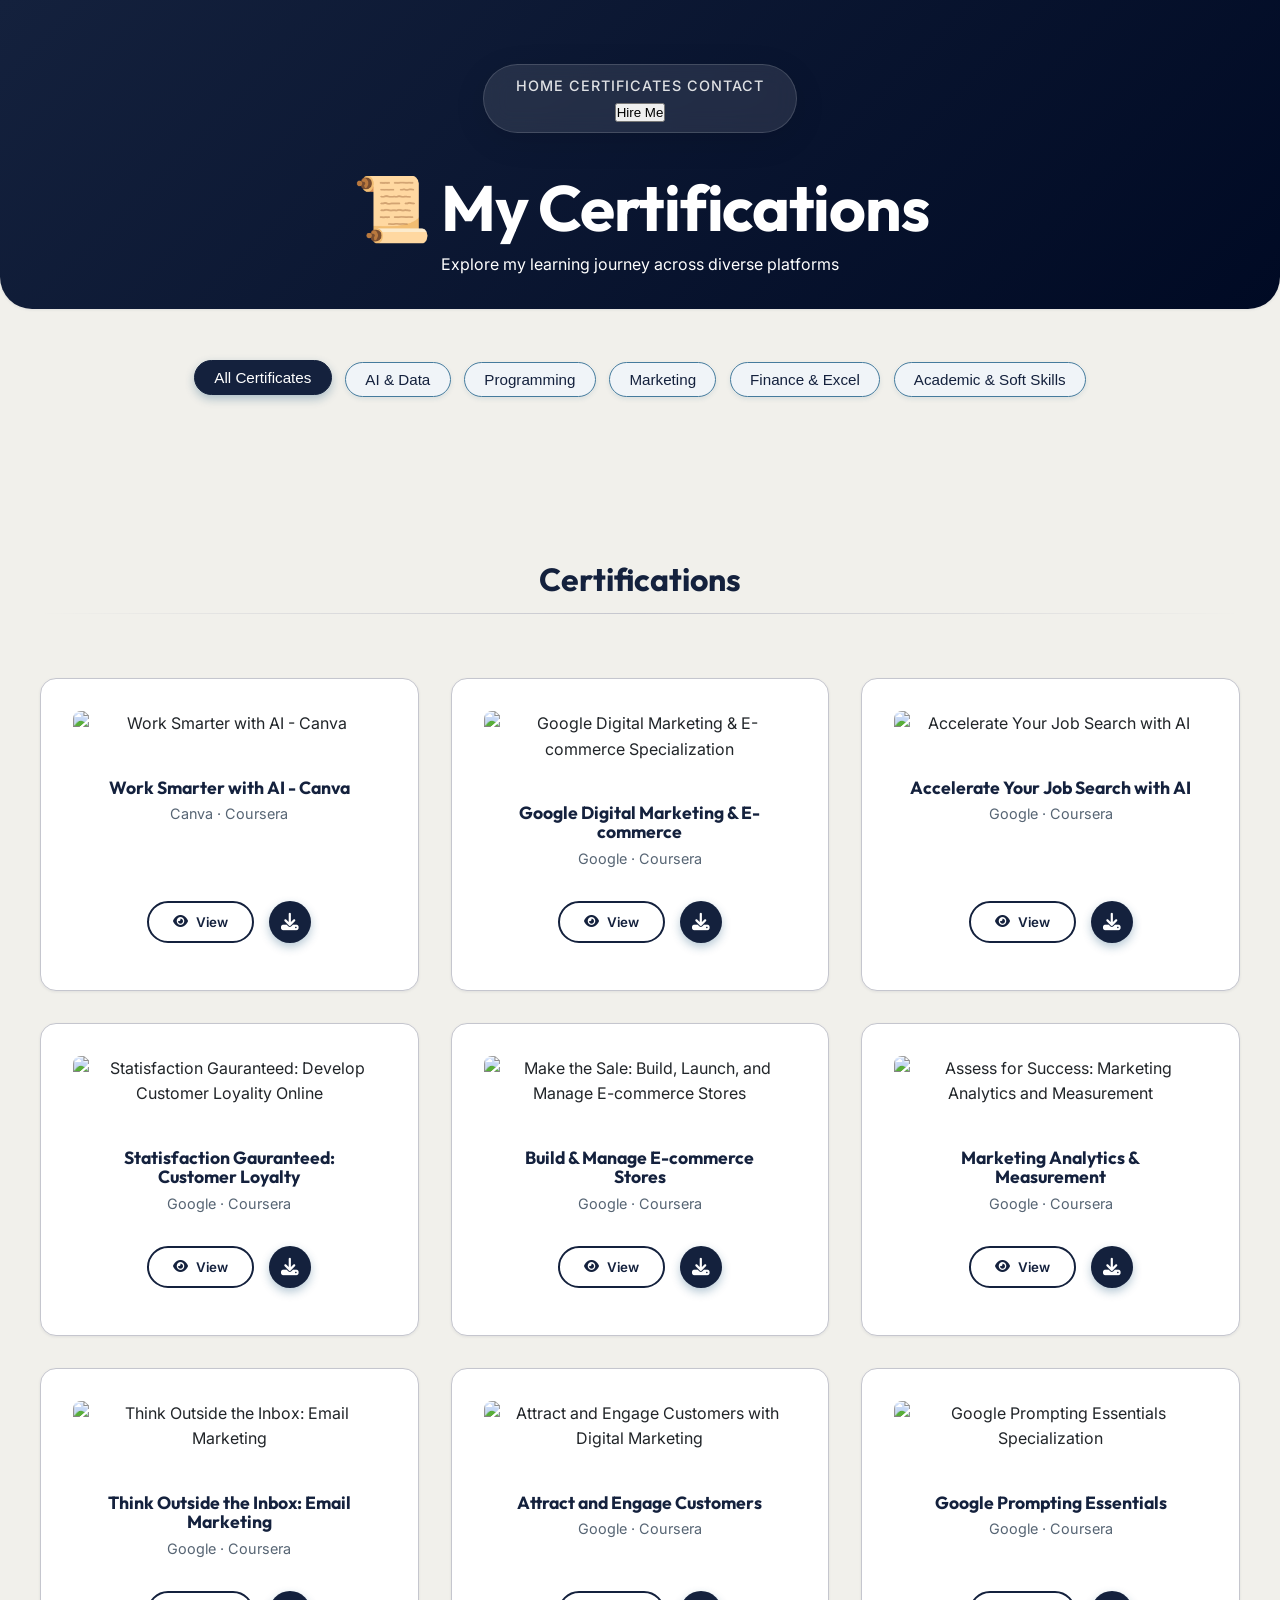
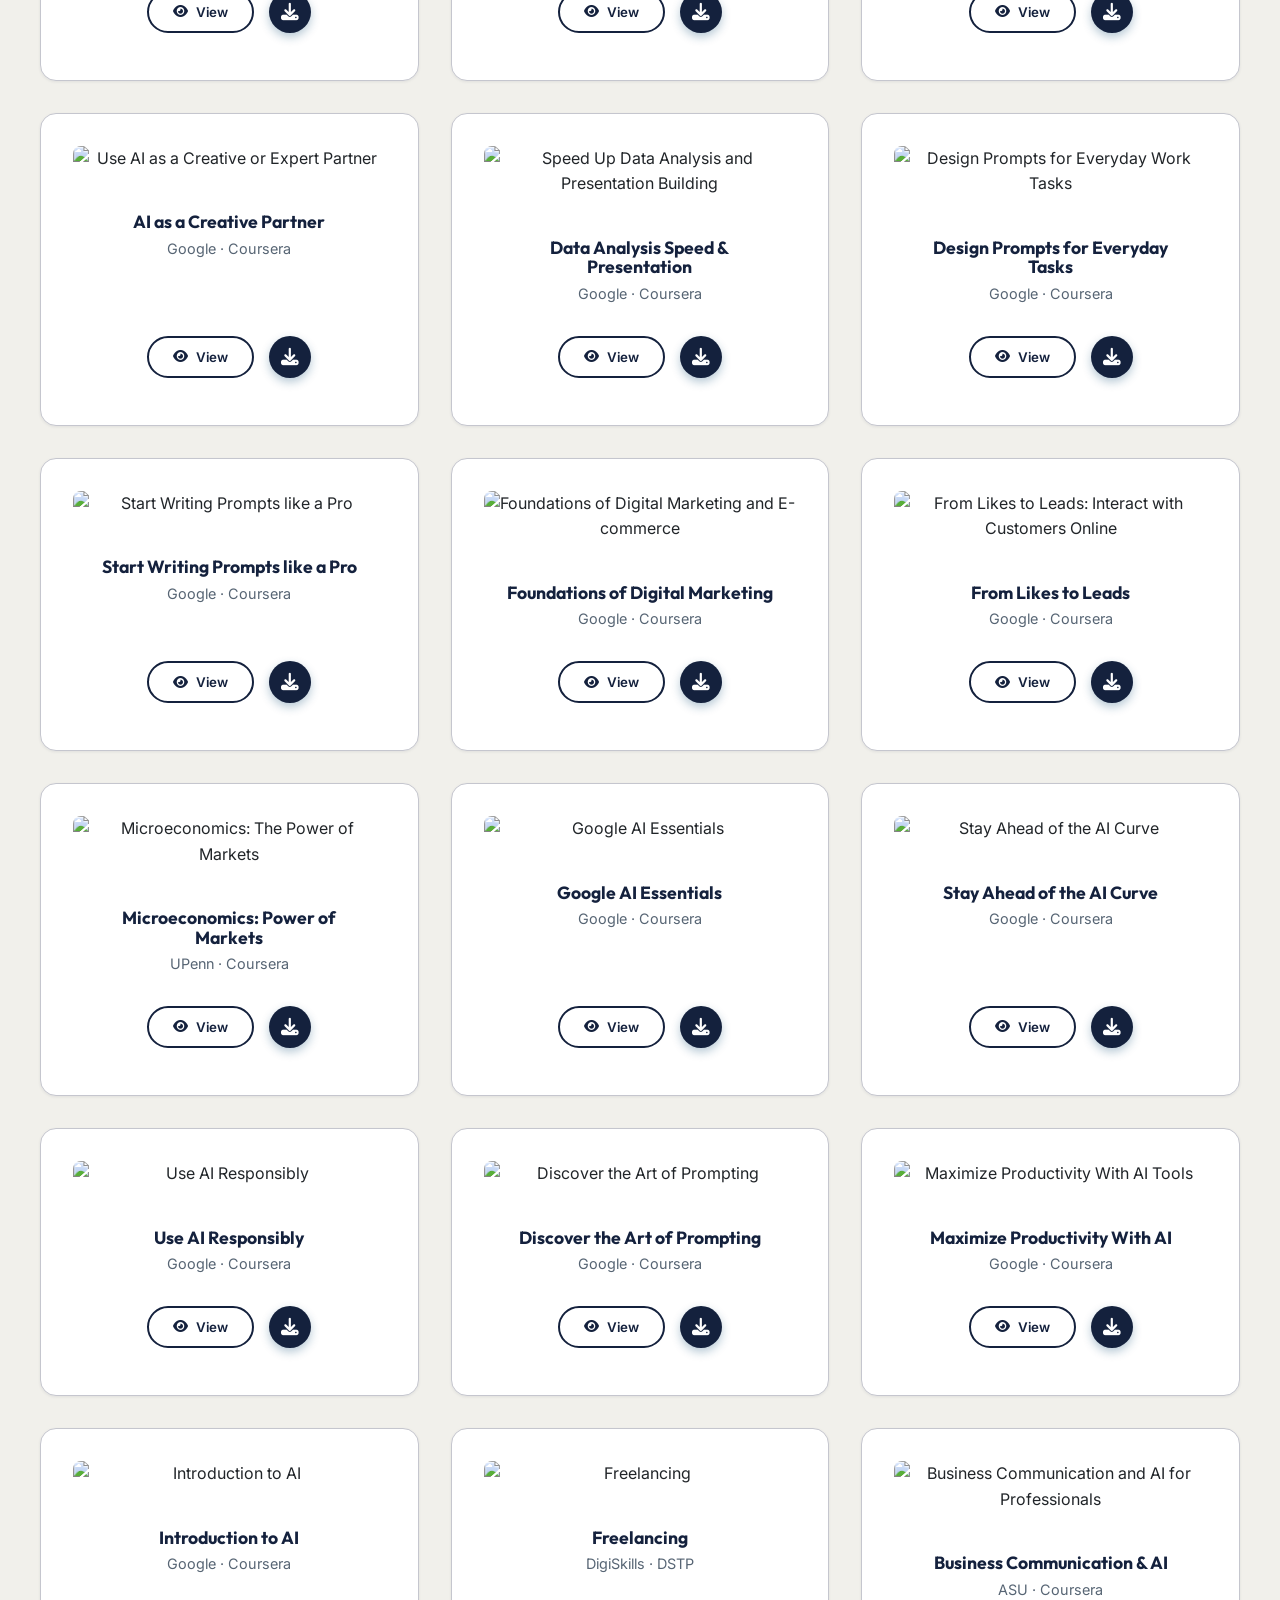
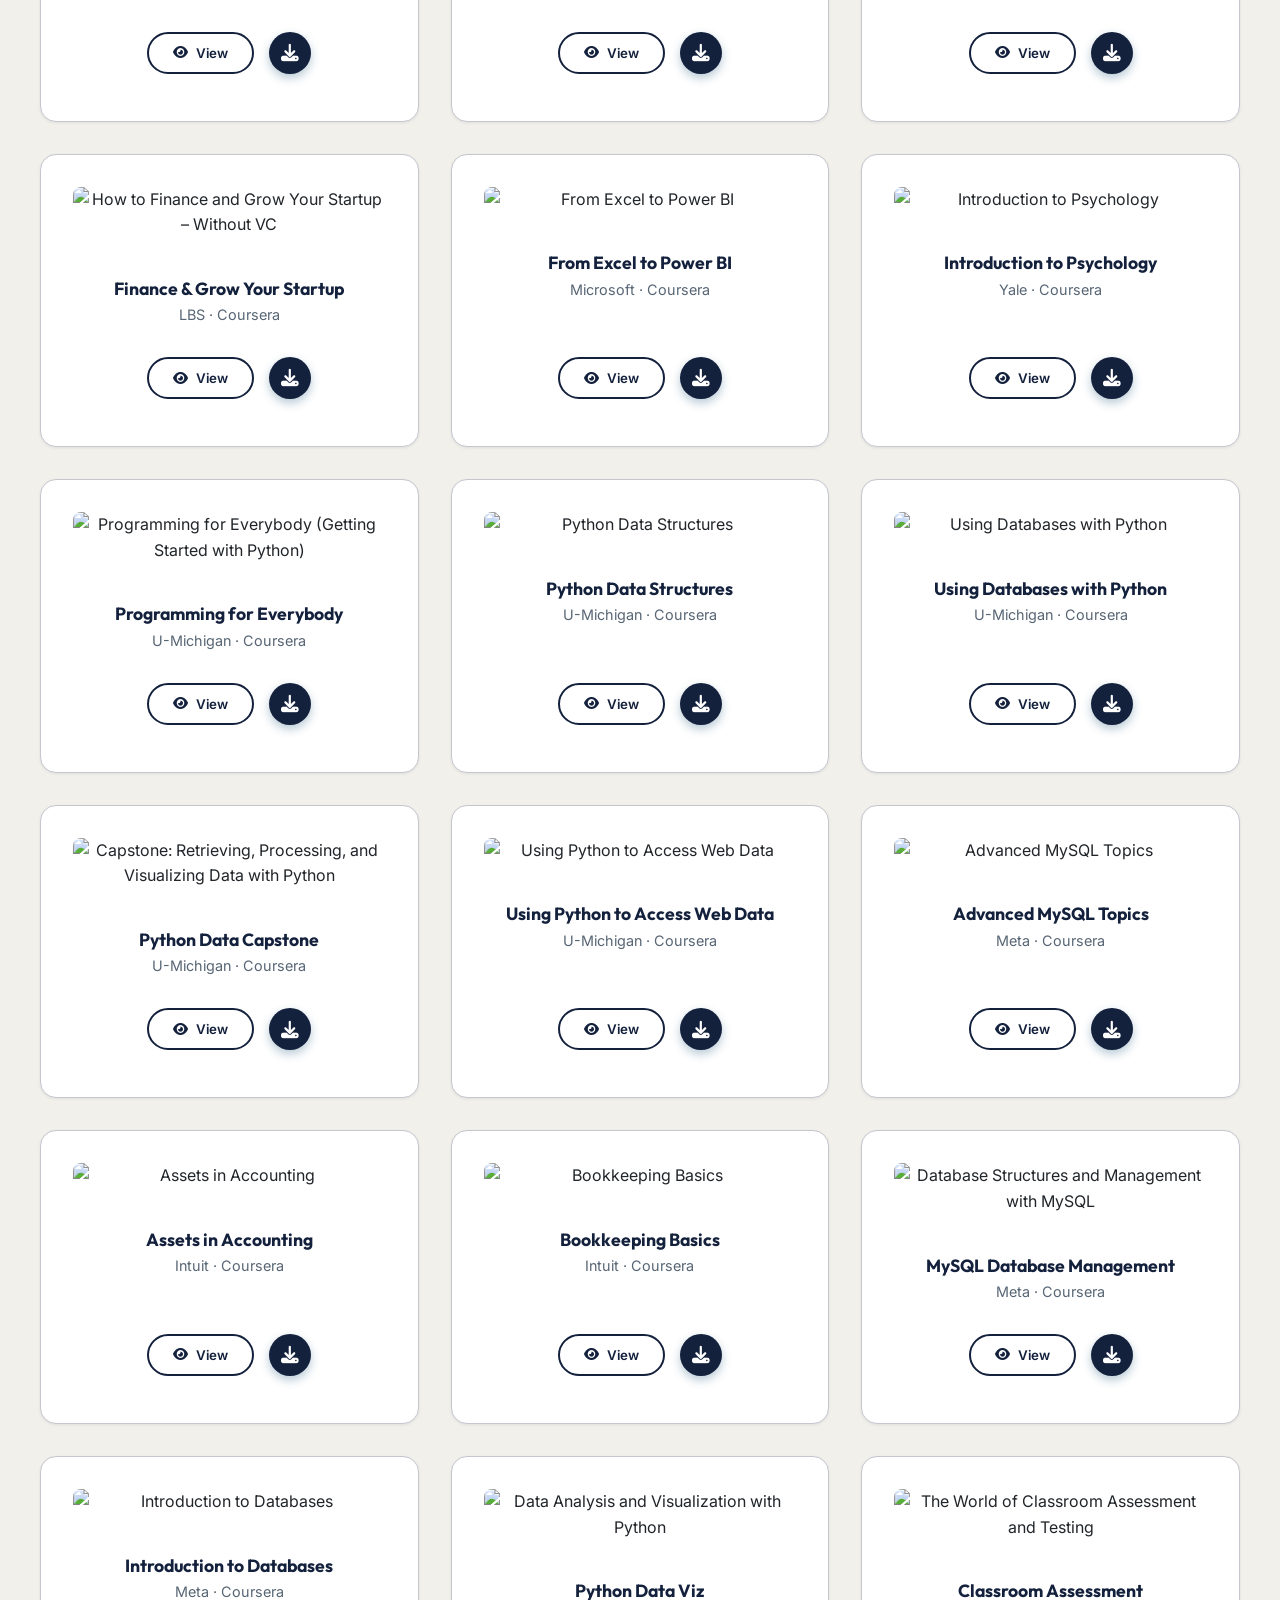
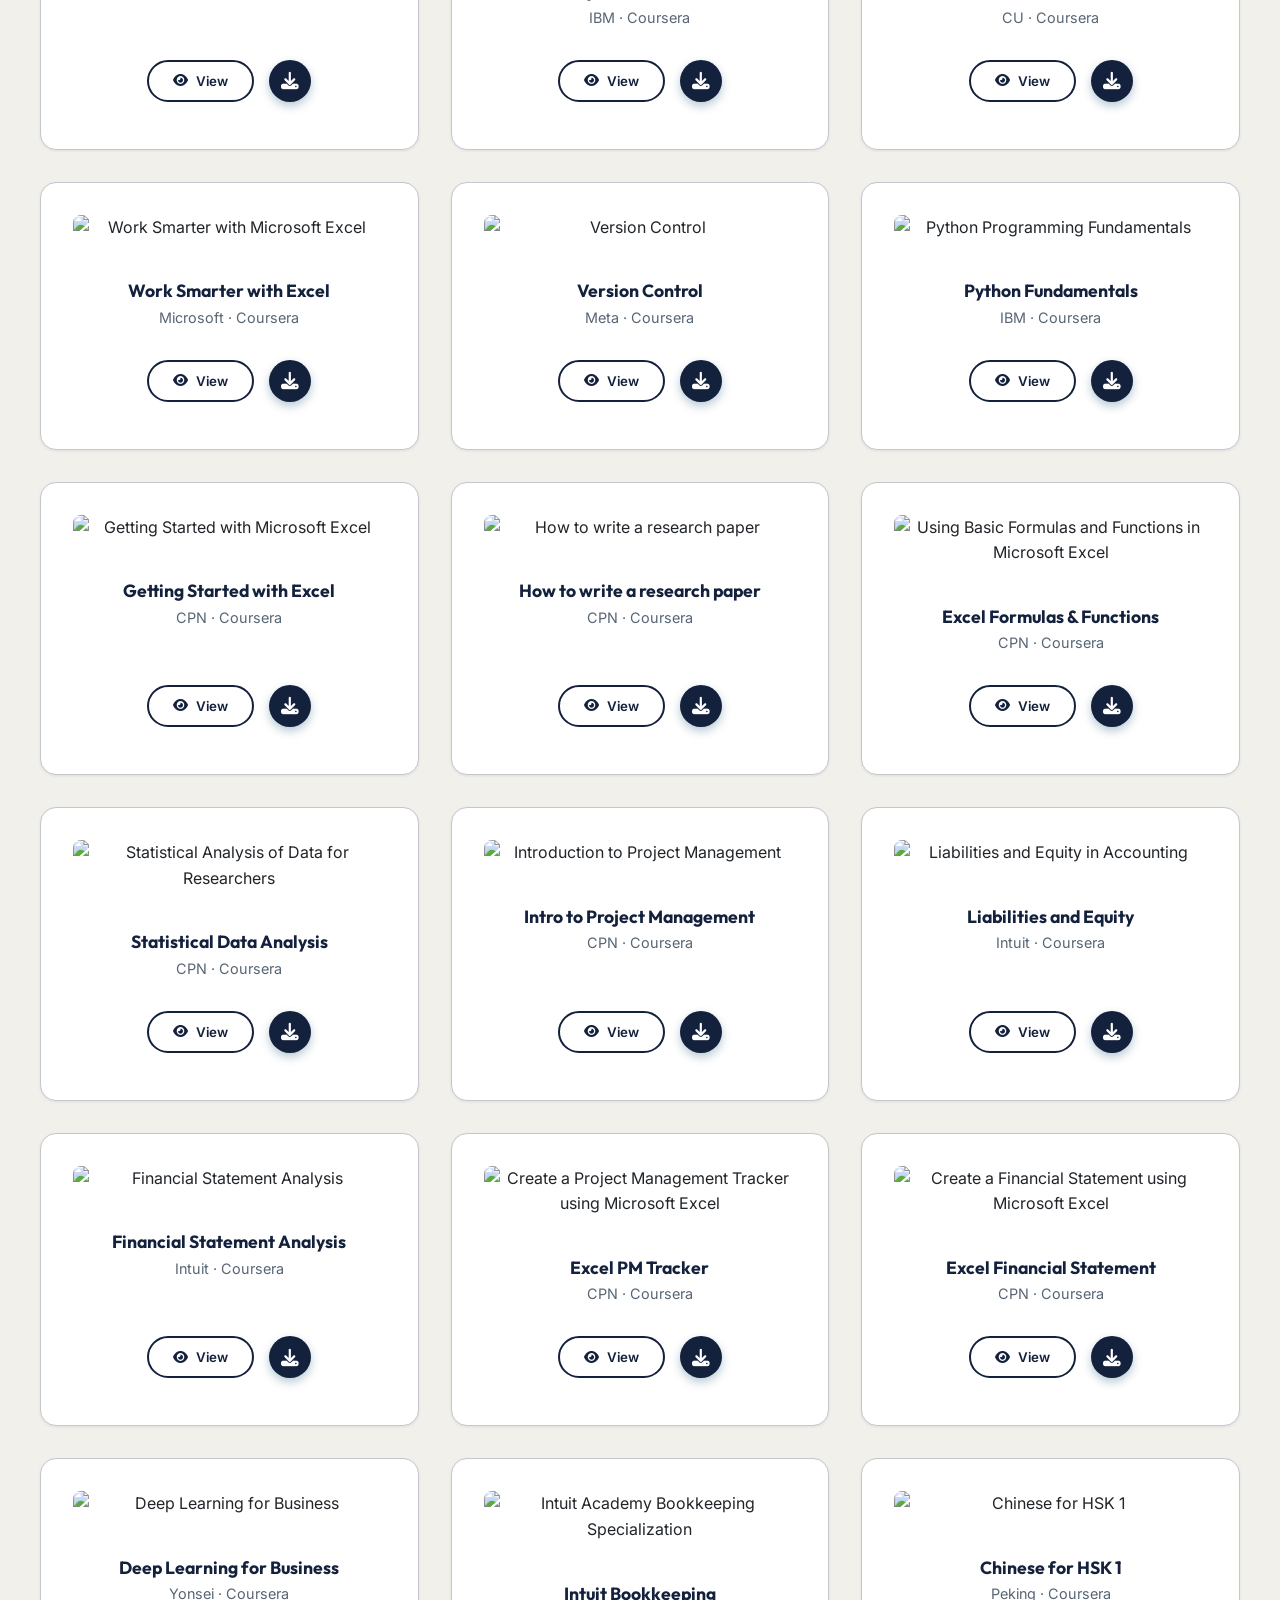
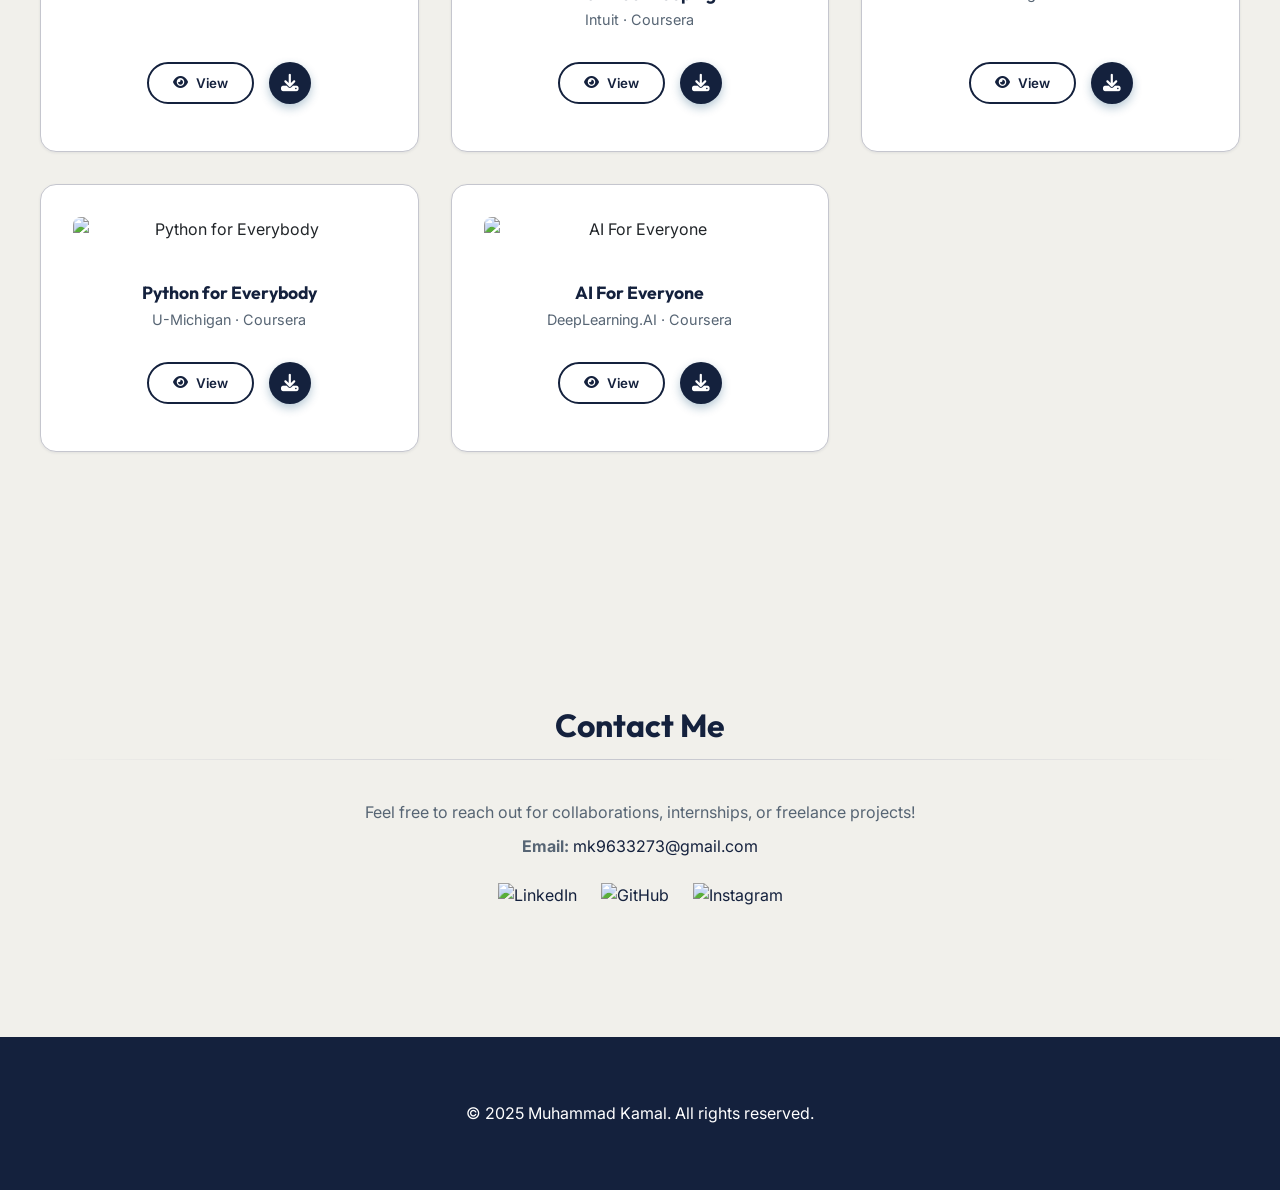
==== commit e36d8a21: "Parallel cleanup: dead CSS tokens removed, duplicate fonts fixed, Tailwind nav applied to all pages" ====
--- a/pages/certificates.html
+++ b/pages/certificates.html
@@ -15,15 +15,65 @@
     <link rel="preconnect" href="https://fonts.gstatic.com" crossorigin>
     <link href="https://fonts.googleapis.com/css2?family=Inter:wght@400;500;600&family=Outfit:wght@500;600;700&display=swap" rel="stylesheet">
     <link href="https://cdnjs.cloudflare.com/ajax/libs/font-awesome/6.5.0/css/all.min.css" rel="stylesheet">
+
+    <!-- Tailwind CDN & Fonts -->
+    <script src="https://cdn.tailwindcss.com?plugins=forms,container-queries"></script>
+    <link href="https://fonts.googleapis.com/css2?family=Material+Symbols+Outlined:wght,FILL@100..700,0..1&display=swap" rel="stylesheet" />
+    
+    <!-- Custom Design System Config -->
+    <script id="tailwind-config">
+        tailwind.config = {
+            darkMode: "class",
+            theme: {
+                extend: {
+                    colors: {
+                        "primary": "#000a24",
+                        "on-primary": "#ffffff",
+                        "secondary": "#855300",
+                        "secondary-container": "#ffa515",
+                        "on-secondary-container": "#684000",
+                        "surface-variant": "#e3e3de",
+                        "on-surface-variant": "#45464d",
+                    },
+                    fontFamily: {
+                        "body-md": ["Inter"],
+                        "headline-md": ["Outfit"],
+                    }
+                }
+            }
+        }
+    </script>
+    <style>
+        .glow-amber:hover {
+            box-shadow: 0 4px 20px rgba(255, 165, 21, 0.4);
+        }
+    </style>
 </head>
 <body>
     
   <header class="hero hero-compact">
-    <nav class="nav">
-      <a href="./../index.html" class="nav-item">Home</a>
-      <a href="./certificates.html" class="nav-item">Certificates</a>
-      <a href="./contact.html" class="nav-item">Contact</a>
-      <span class="nav-indicator"></span>
+    <nav class="fixed top-0 left-0 right-0 z-50 flex justify-center items-center transform-gpu">
+        <div class="bg-white/80 backdrop-blur-xl rounded-full mt-6 mx-auto w-fit px-6 py-2 border-[0.5px] border-white/50 shadow-xl flex items-center gap-8">
+            
+            <!-- Navigation Links -->
+            <div class="flex items-center gap-6">
+                <a class="font-body-md text-body-md text-on-surface-variant hover:text-primary transition-colors hover:scale-105 duration-300 cursor-pointer" href="../index.html">
+                    Home
+                </a>
+                <a class="font-body-md text-body-md text-primary font-bold relative after:content-[''] after:absolute after:-bottom-1 after:left-1/2 after:-translate-x-1/2 after:w-1 after:h-1 after:bg-secondary after:rounded-full hover:scale-105 transition-transform duration-300 cursor-pointer" href="./certificates.html">
+                    Certificates
+                </a>
+                <a class="font-body-md text-body-md text-on-surface-variant hover:text-primary transition-colors hover:scale-105 duration-300 cursor-pointer" href="./contact.html">
+                    Contact
+                </a>
+            </div>
+
+            <!-- Hire Me Button -->
+            <button class="font-body-md text-body-md bg-secondary-container text-on-secondary-container font-bold rounded-full px-5 py-2 hover:scale-110 transition-transform duration-300 cursor-pointer active:scale-95 glow-amber">
+                Hire Me
+            </button>
+
+        </div>
     </nav>
 
     <h1 class="scroll-effect slide-up">📜 My Certifications</h1>
--- a/css/main.css
+++ b/css/main.css
@@ -3,7 +3,6 @@
 /* ========================================= */
 
 /* 1. IMPORTS & VARIABLES */
-@import url('https://fonts.googleapis.com/css2?family=Poppins:wght@400;600;700&family=Quicksand:wght@400;500;600&display=swap');
 
 :root {
   /* --- PROFESSIONAL COLOR SCHEME --- */
@@ -64,10 +63,7 @@
   --margin-desktop: 2.5rem;
   --shadow-hover: 0 8px 30px rgba(255, 165, 21, 0.15);
   --shadow-amber-glow: 0 4px 20px rgba(255, 165, 21, 0.4);
-  --color-surface-low: #f5f4ef;
-  --color-surface-variant: #e3e3de;
   --color-outline-variant: #c5c6ce;
-  --color-on-surface-variant: #45464d;
   --color-surface-tint: #525e7d;
 }
 
@@ -1709,4 +1705,14 @@
   font-size: 0.875rem;
   color: var(--text-muted);
   margin: 0;
+}
+
+/* --- Moved from index.html --- */
+.gradient-bg-hero {
+    background: linear-gradient(135deg, var(--primary) 0%, var(--primary-deep) 100%);
+}
+
+.hero-cutout {
+    mask-image: linear-gradient(to bottom, rgba(0,0,0,1) 70%, rgba(0,0,0,0) 100%);
+    -webkit-mask-image: linear-gradient(to bottom, rgba(0,0,0,1) 70%, rgba(0,0,0,0) 100%);
 }
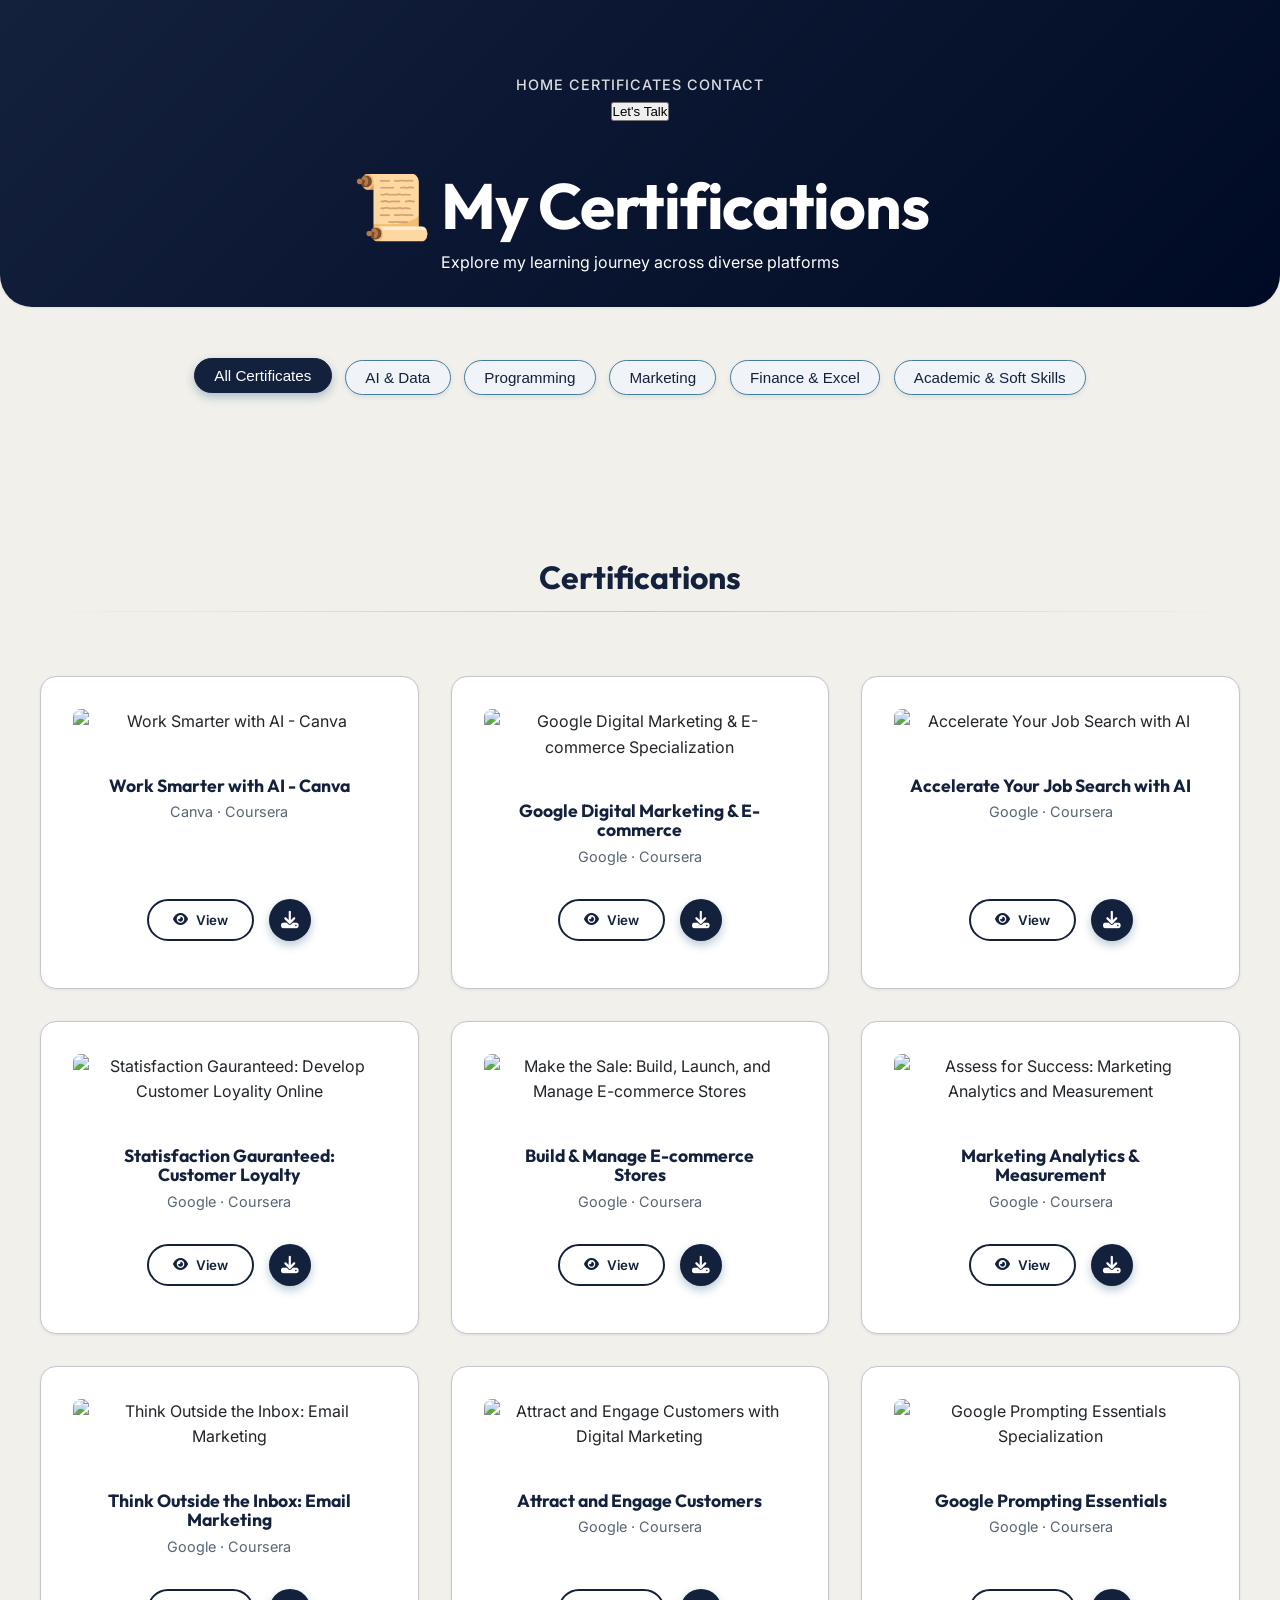
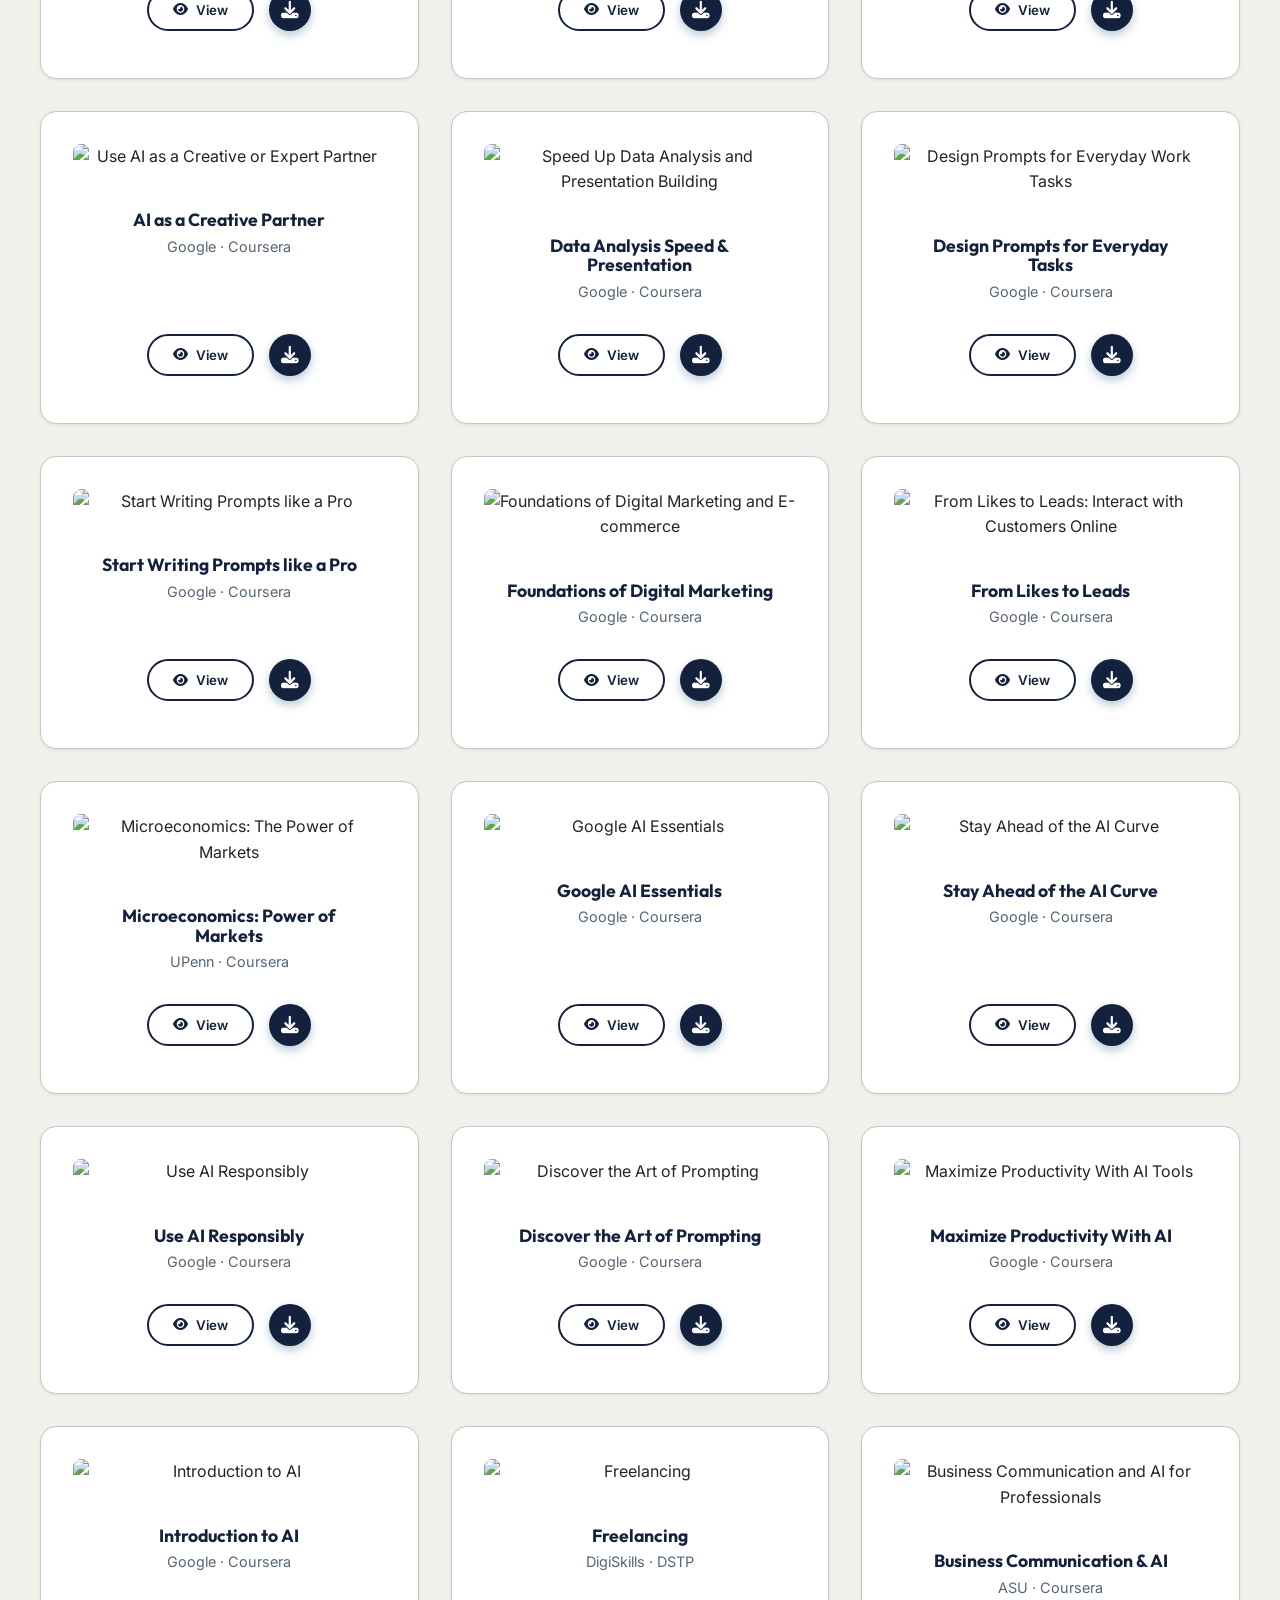
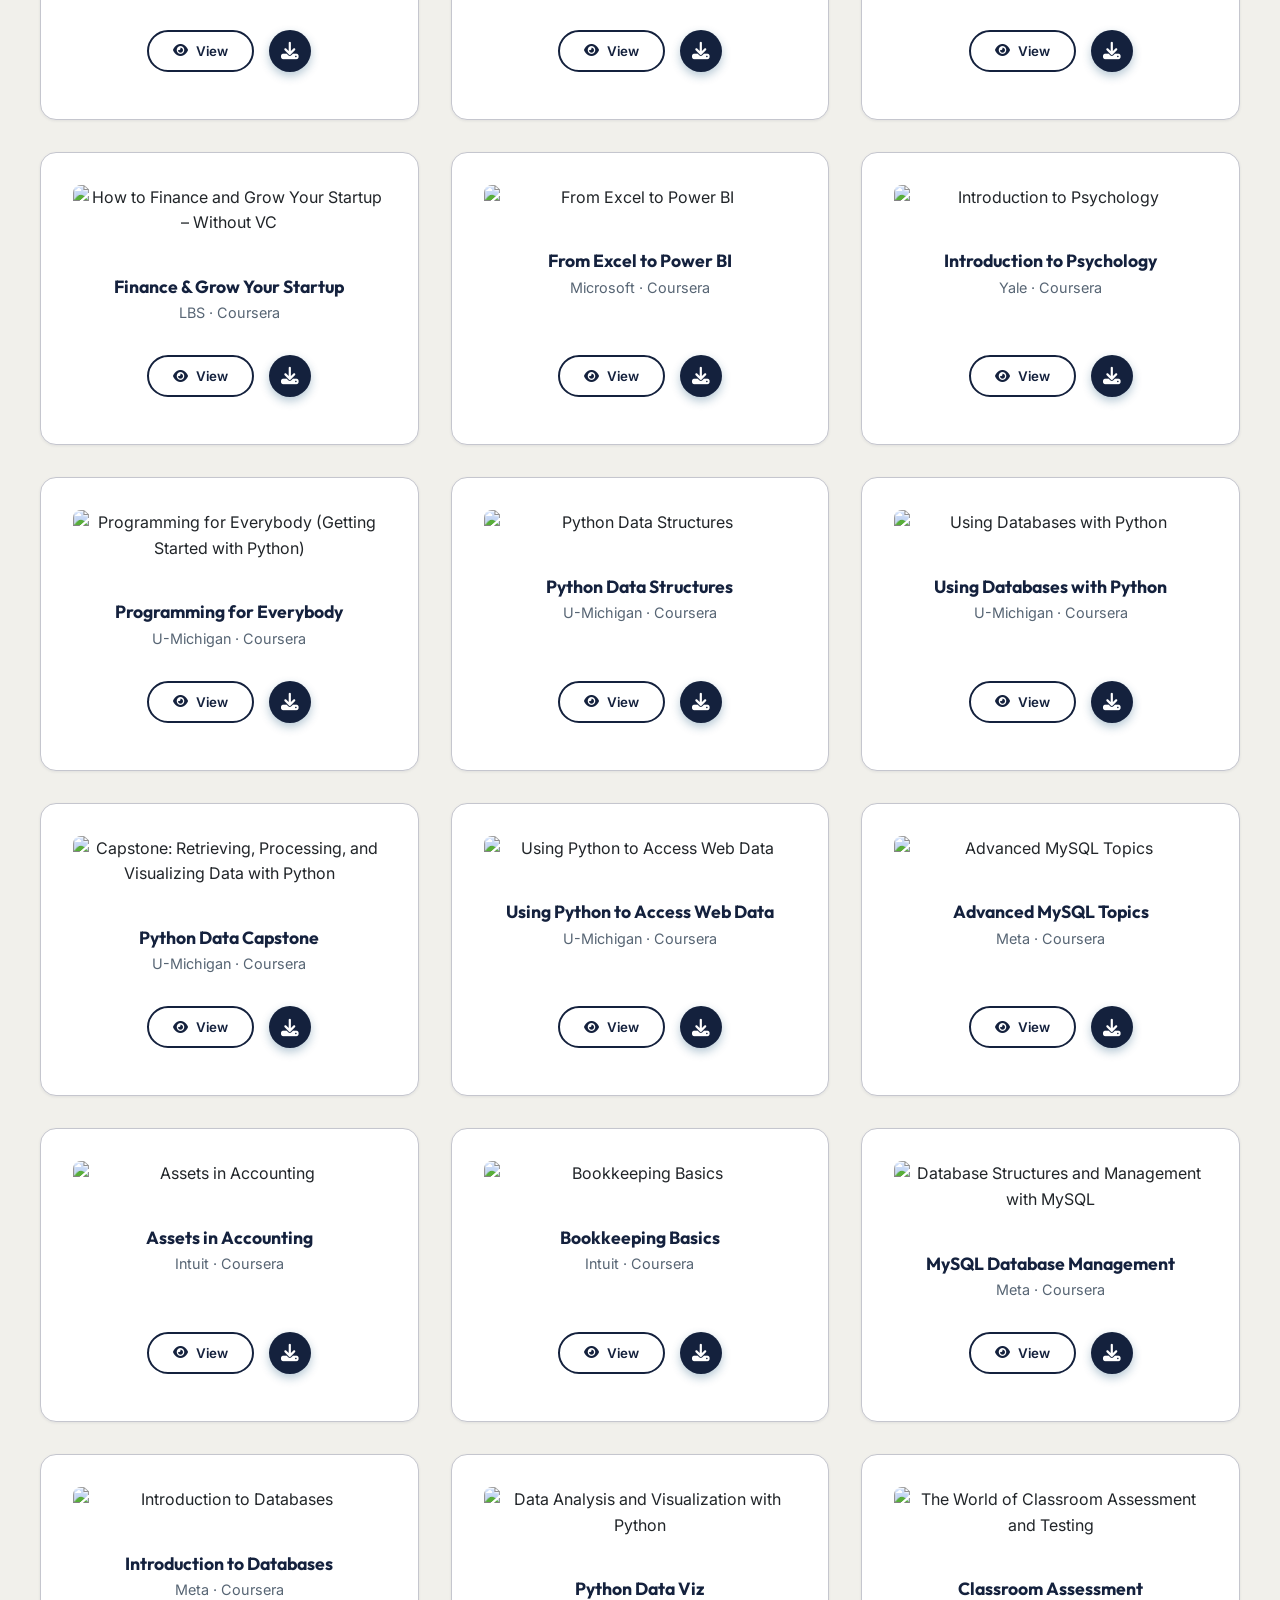
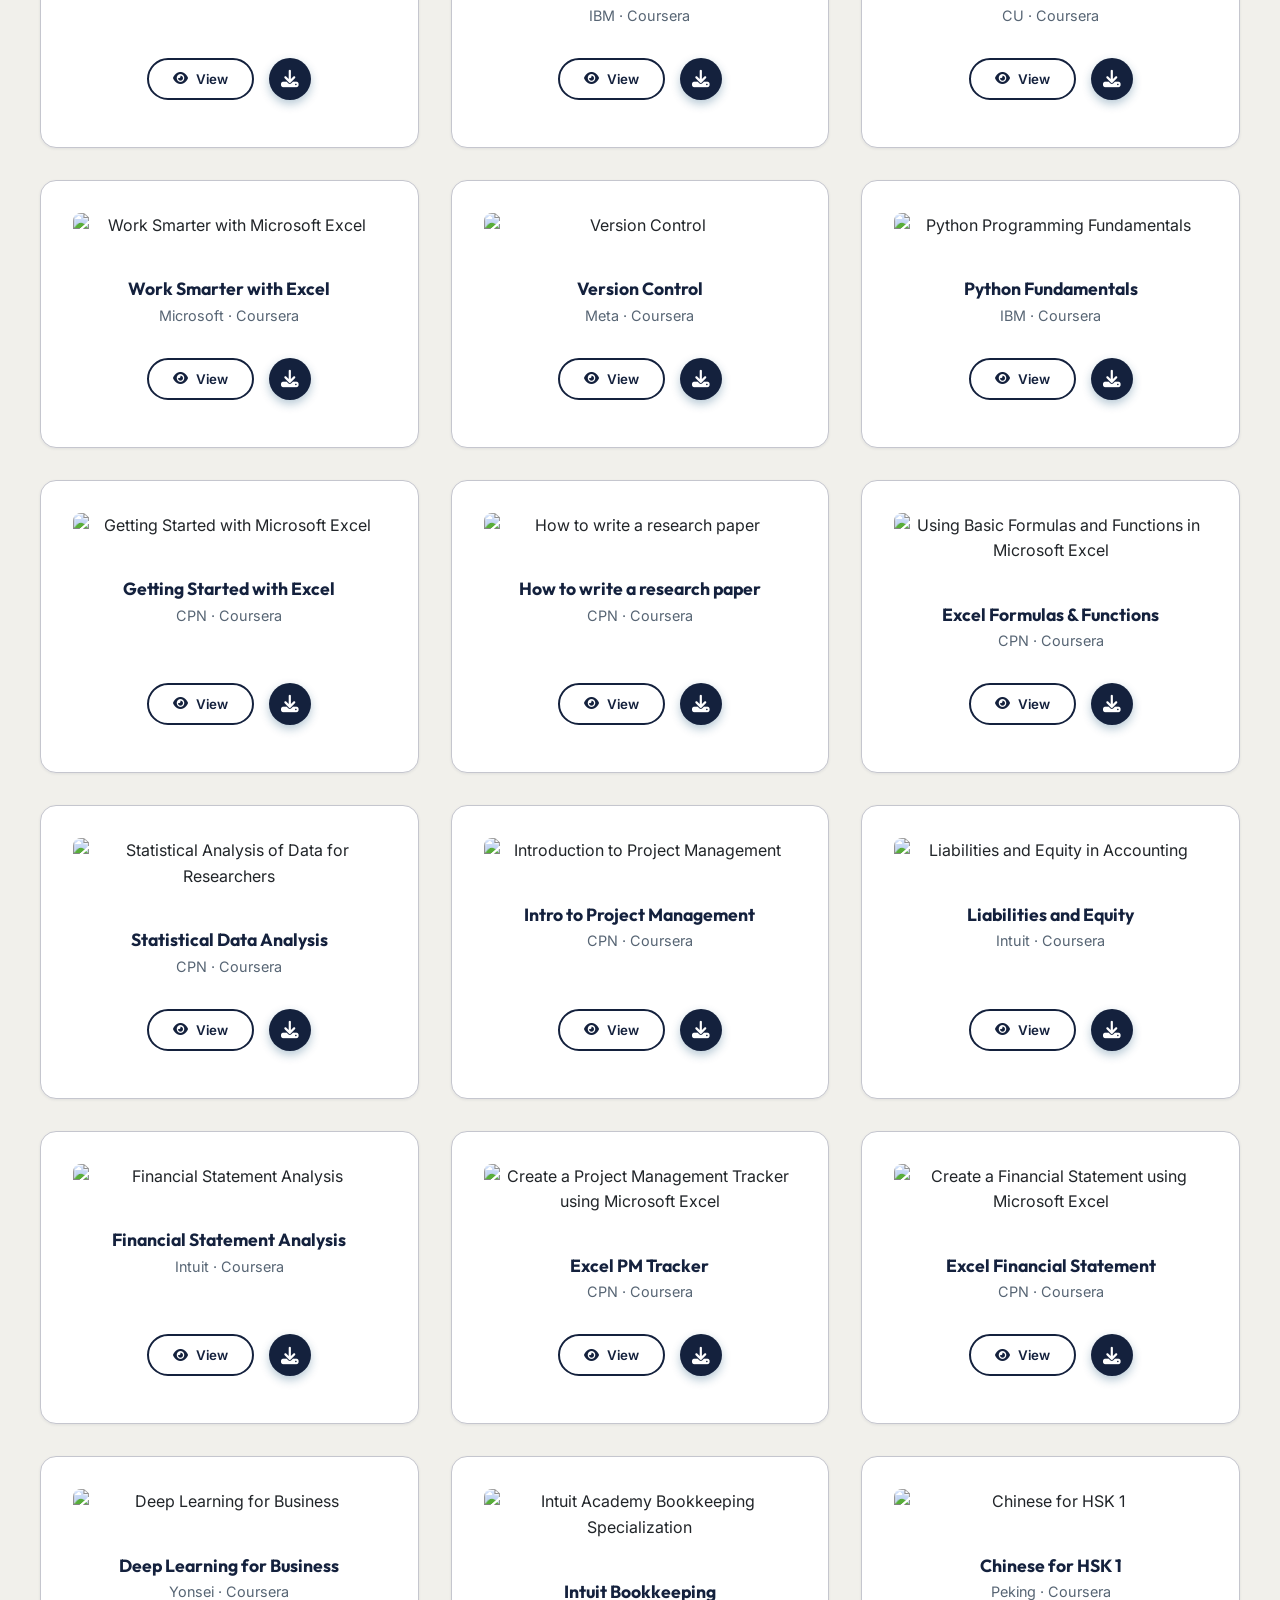
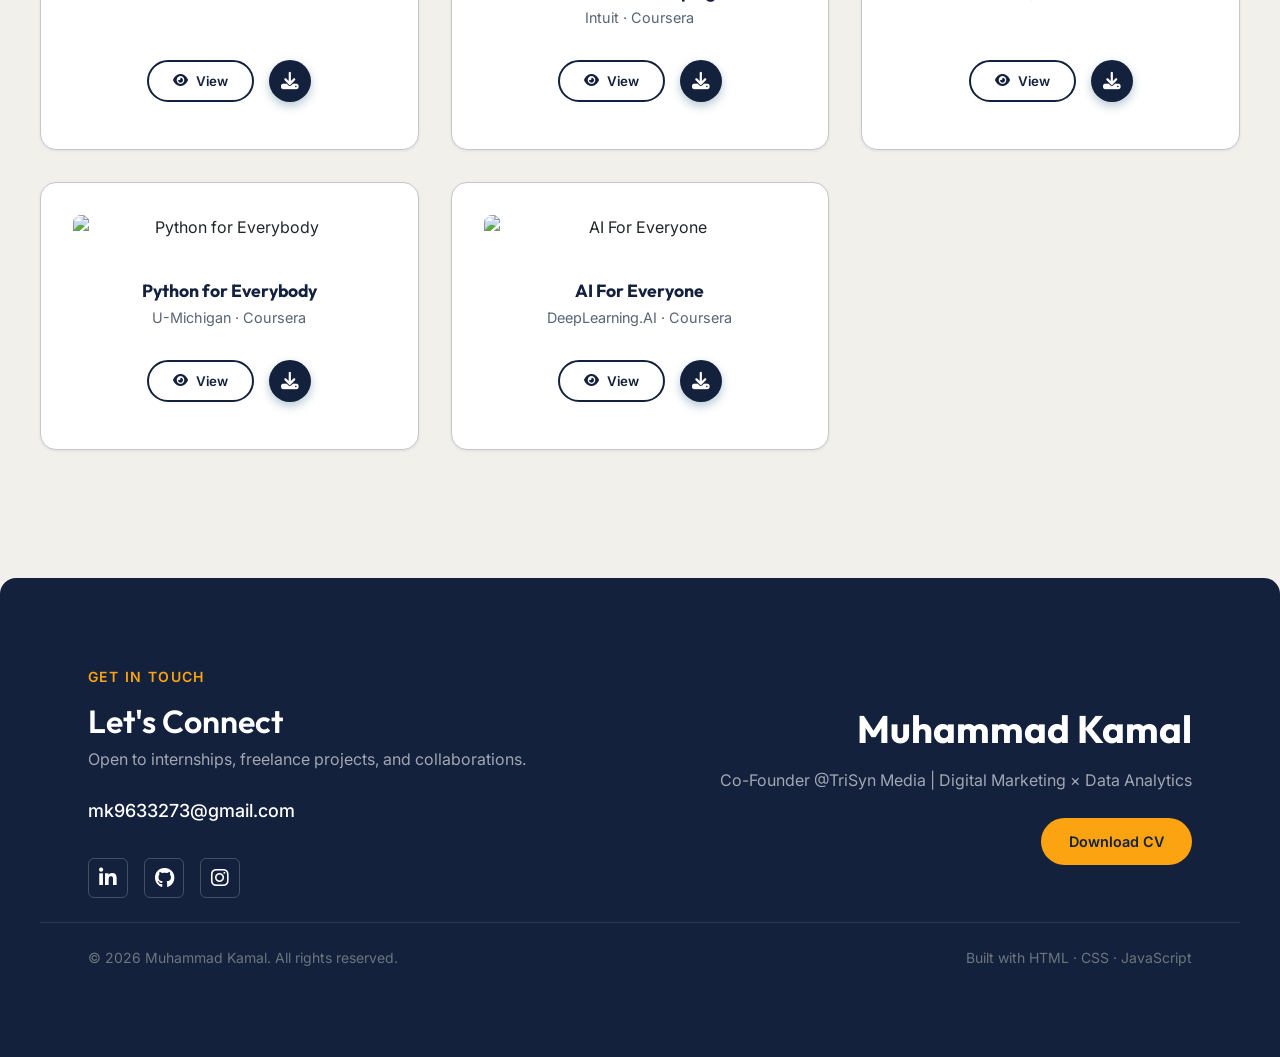
==== commit 56d19f98: "Hero height reduced, photo column resized to fit compact layout" ====
--- a/pages/certificates.html
+++ b/pages/certificates.html
@@ -17,8 +17,7 @@
     <link href="https://cdnjs.cloudflare.com/ajax/libs/font-awesome/6.5.0/css/all.min.css" rel="stylesheet">
 
     <!-- Tailwind CDN & Fonts -->
-    <script src="https://cdn.tailwindcss.com?plugins=forms,container-queries"></script>
-    <link href="https://fonts.googleapis.com/css2?family=Material+Symbols+Outlined:wght,FILL@100..700,0..1&display=swap" rel="stylesheet" />
+    <script src="https://cdn.tailwindcss.com/3.4.1"></script>
     
     <!-- Custom Design System Config -->
     <script id="tailwind-config">
@@ -43,6 +42,8 @@
             }
         }
     </script>
+
+    <link href="https://fonts.googleapis.com/css2?family=Material+Symbols+Outlined:wght,FILL@100..700,0..1&display=swap" rel="stylesheet" />
     <style>
         .glow-amber:hover {
             box-shadow: 0 4px 20px rgba(255, 165, 21, 0.4);
@@ -53,7 +54,7 @@
     
   <header class="hero hero-compact">
     <nav class="fixed top-0 left-0 right-0 z-50 flex justify-center items-center transform-gpu">
-        <div class="bg-white/80 backdrop-blur-xl rounded-full mt-6 mx-auto w-fit px-6 py-2 border-[0.5px] border-white/50 shadow-xl flex items-center gap-8">
+        <div class="bg-white/80 backdrop-blur-xl rounded-b-full mt-6 mx-auto w-fit px-6 py-2 border-[0.5px] border-white/50 shadow-xl flex items-center gap-8">
             
             <!-- Navigation Links -->
             <div class="flex items-center gap-6">
@@ -70,7 +71,7 @@
 
             <!-- Hire Me Button -->
             <button class="font-body-md text-body-md bg-secondary-container text-on-secondary-container font-bold rounded-full px-5 py-2 hover:scale-110 transition-transform duration-300 cursor-pointer active:scale-95 glow-amber">
-                Hire Me
+                Let's Talk
             </button>
 
         </div>
@@ -106,23 +107,7 @@
   </div>
 </section>
 
-<section class="contact">
-  <h2>Contact Me</h2>
-  <p>Feel free to reach out for collaborations, internships, or freelance projects!</p>
 
-    <p><strong>Email:</strong> <a href="mailto:mk9633273@gmail.com">mk9633273@gmail.com</a></p>
-    <div class="social-icons">
-      <a href="https://linkedin.com/in/muhammadkamalofficial/" target="_blank">
-        <img src="./../assets/icons/Linkedin-removebg.webp" alt="LinkedIn">
-      </a>
-      <a href="https://github.com/muhammad-kamal-asif/" target="_blank">
-        <img src="./../assets/icons/Github-removebg.webp" alt="GitHub">
-      </a>
-      <a href="https://www.instagram.com/muhammad_kamal_001/" target="_blank">
-        <img src="./../assets/icons/Instagram-removebg.webp" alt="Instagram">
-      </a>
-    </div>
-</section>
 
 <div id="lightbox" class="lightbox">
   <span class="close-lightbox" tabindex="0" role="button" aria-label="Close Lightbox">&times;</span>
@@ -130,9 +115,32 @@
   <div id="caption"></div>
 </div>
 
-    <footer>
-        <p>© 2025 Muhammad Kamal. All rights reserved.</p>
-    </footer>
+<footer class="v2-footer">
+  <div class="v2-footer-content">
+    <div class="v2-footer-left">
+      <div class="v2-footer-label">GET IN TOUCH</div>
+      <h2 class="v2-footer-heading">Let's Connect</h2>
+      <p class="v2-footer-tagline">Open to internships, freelance projects, and collaborations.</p>
+      <a href="mailto:mk9633273@gmail.com" class="v2-footer-email">mk9633273@gmail.com</a>
+      <div class="v2-social-links">
+        <a href="https://linkedin.com/in/muhammadkamalofficial/" target="_blank"><i class="fa-brands fa-linkedin-in"></i></a>
+        <a href="https://github.com/muhammad-kamal-asif/" target="_blank"><i class="fa-brands fa-github"></i></a>
+        <a href="https://www.instagram.com/muhammad_kamal_001/" target="_blank"><i class="fa-brands fa-instagram"></i></a>
+      </div>
+    </div>
+    <div class="v2-footer-right">
+      <div class="v2-footer-name">Muhammad Kamal</div>
+      <div class="v2-footer-role">Co-Founder @TriSyn Media | Digital Marketing × Data Analytics</div>
+      <a href="../assets/MuhammadKamal_Resume.pdf" class="btn btn-primary" target="_blank">Download CV</a>
+    </div>
+  </div>
+  <div class="v2-footer-bottom">
+    <div class="v2-footer-bottom-inner">
+      <p class="v2-copyright">© 2026 Muhammad Kamal. All rights reserved.</p>
+      <p class="v2-tech-stack">Built with HTML · CSS · JavaScript</p>
+    </div>
+  </div>
+</footer>
 
     <!-- Data file must load before script.js so CERTIFICATES array is available -->
     <script src="./../assets/data/certificates.js" defer></script>
--- a/css/main.css
+++ b/css/main.css
@@ -122,15 +122,15 @@
   gap: 2rem; /* Spacing between links */
   
   /* Glassmorphism Magic */
-  background: rgba(255, 255, 255, 0.1); /* 10% opacity white */
-  backdrop-filter: blur(12px);           /* Blurs the gradient behind it */
-  -webkit-backdrop-filter: blur(12px);   /* Safari support */
+  /* background: rgba(255, 255, 255, 0.1); */ /* 10% opacity white */
+  /* backdrop-filter: blur(12px); */           /* Blurs the gradient behind it */
+  /* -webkit-backdrop-filter: blur(12px); */   /* Safari support */
   
   /* Shape & Borders */
   padding: 0.5rem 2rem;                /* Plump padding */
-  border-radius: 50px;                   /* Perfect pill shape */
-  border: 1px solid rgba(255, 255, 255, 0.15); /* Subtle diamond border */
-  box-shadow: 0 8px 32px rgba(0, 0, 0, 0.1);   /* Soft drop shadow */
+  /* border-radius: 50px; */                   /* Perfect pill shape */
+  /* border: 1px solid rgba(255, 255, 255, 0.15); */ /* Subtle diamond border */
+  /* box-shadow: 0 8px 32px rgba(0, 0, 0, 0.1); */   /* Soft drop shadow */
   
   margin: 0 auto 2.5rem auto;            /* Push content down */
 }
@@ -1533,6 +1533,7 @@
   background-color: var(--primary);
   width: 100%;
   box-sizing: border-box;
+  border-radius: 1rem 1rem 0 0;
 }
 
 .v2-footer-content {
@@ -1541,7 +1542,7 @@
   gap: var(--space-6);
   max-width: var(--section-max-width);
   margin: 0 auto;
-  padding: var(--space-5) var(--space-6);
+  padding: var(--space-4) var(--space-6);
 }
 
 @media (min-width: 1024px) {
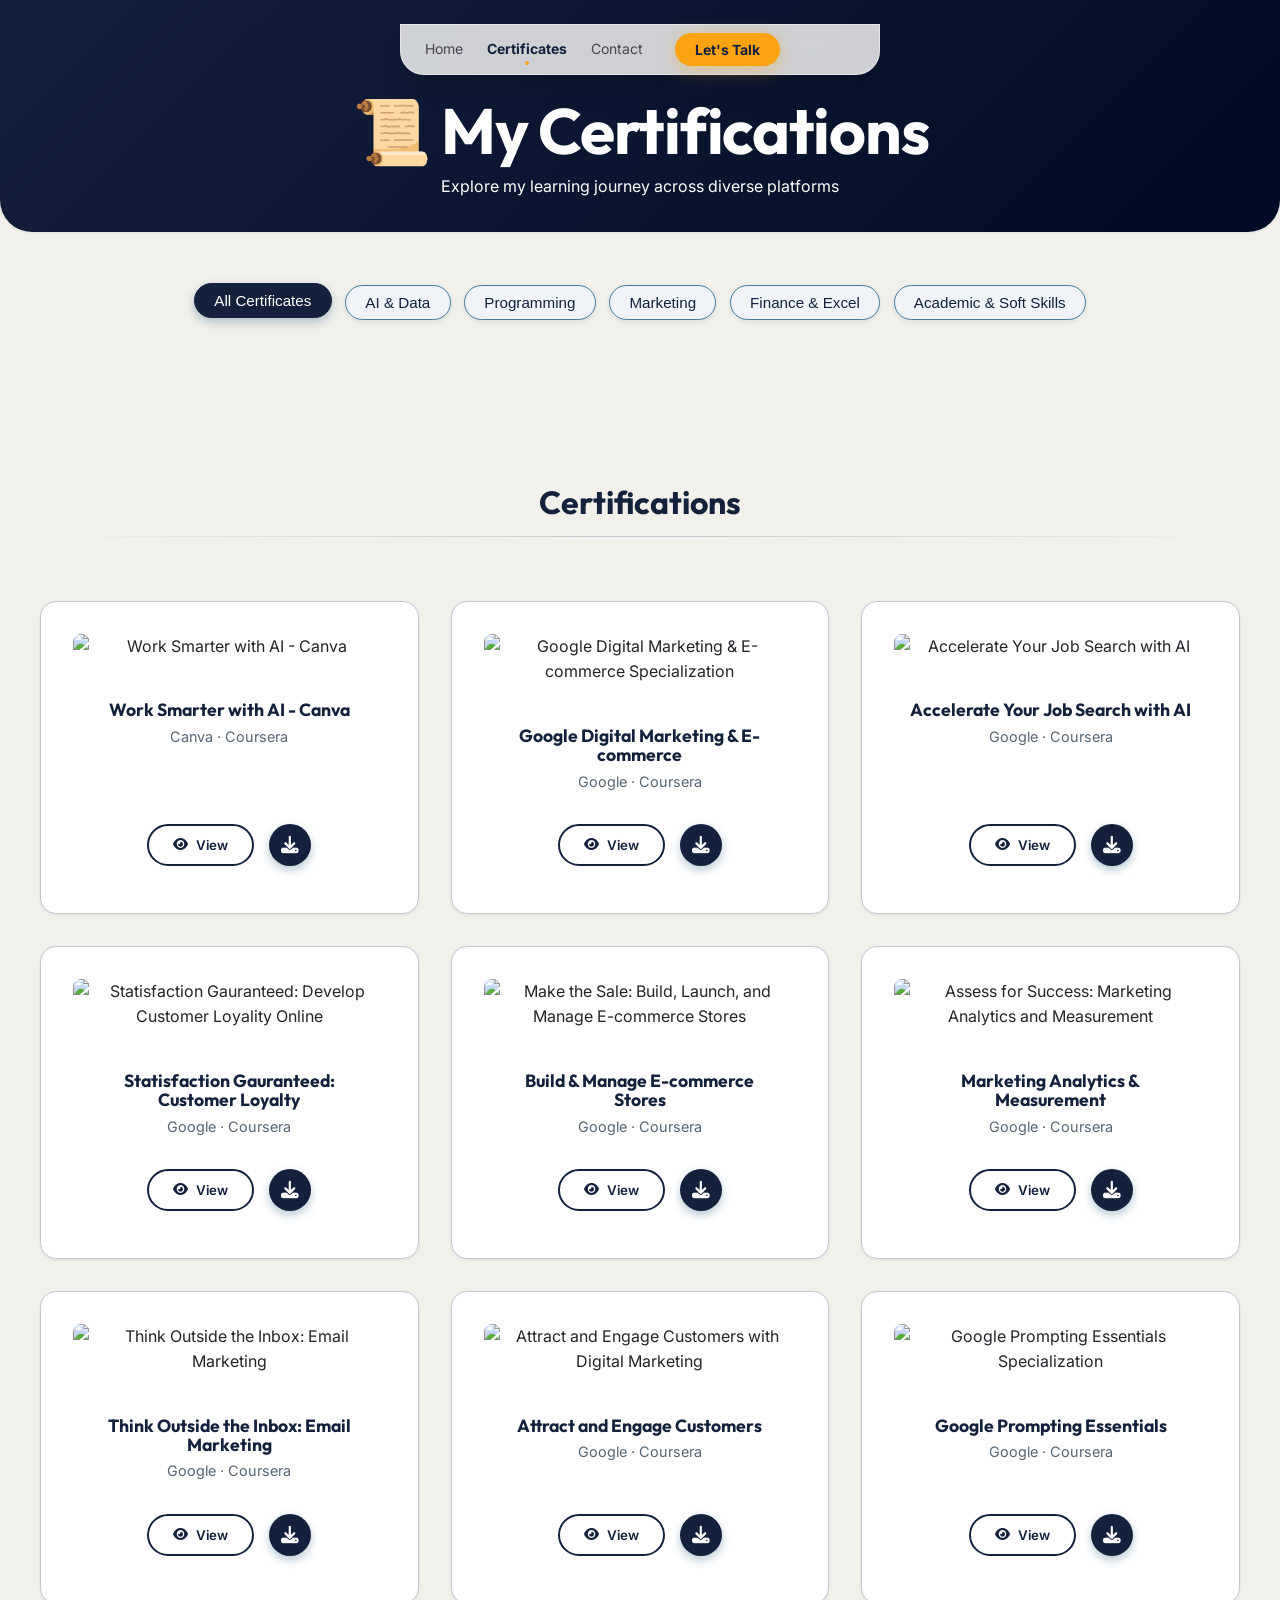
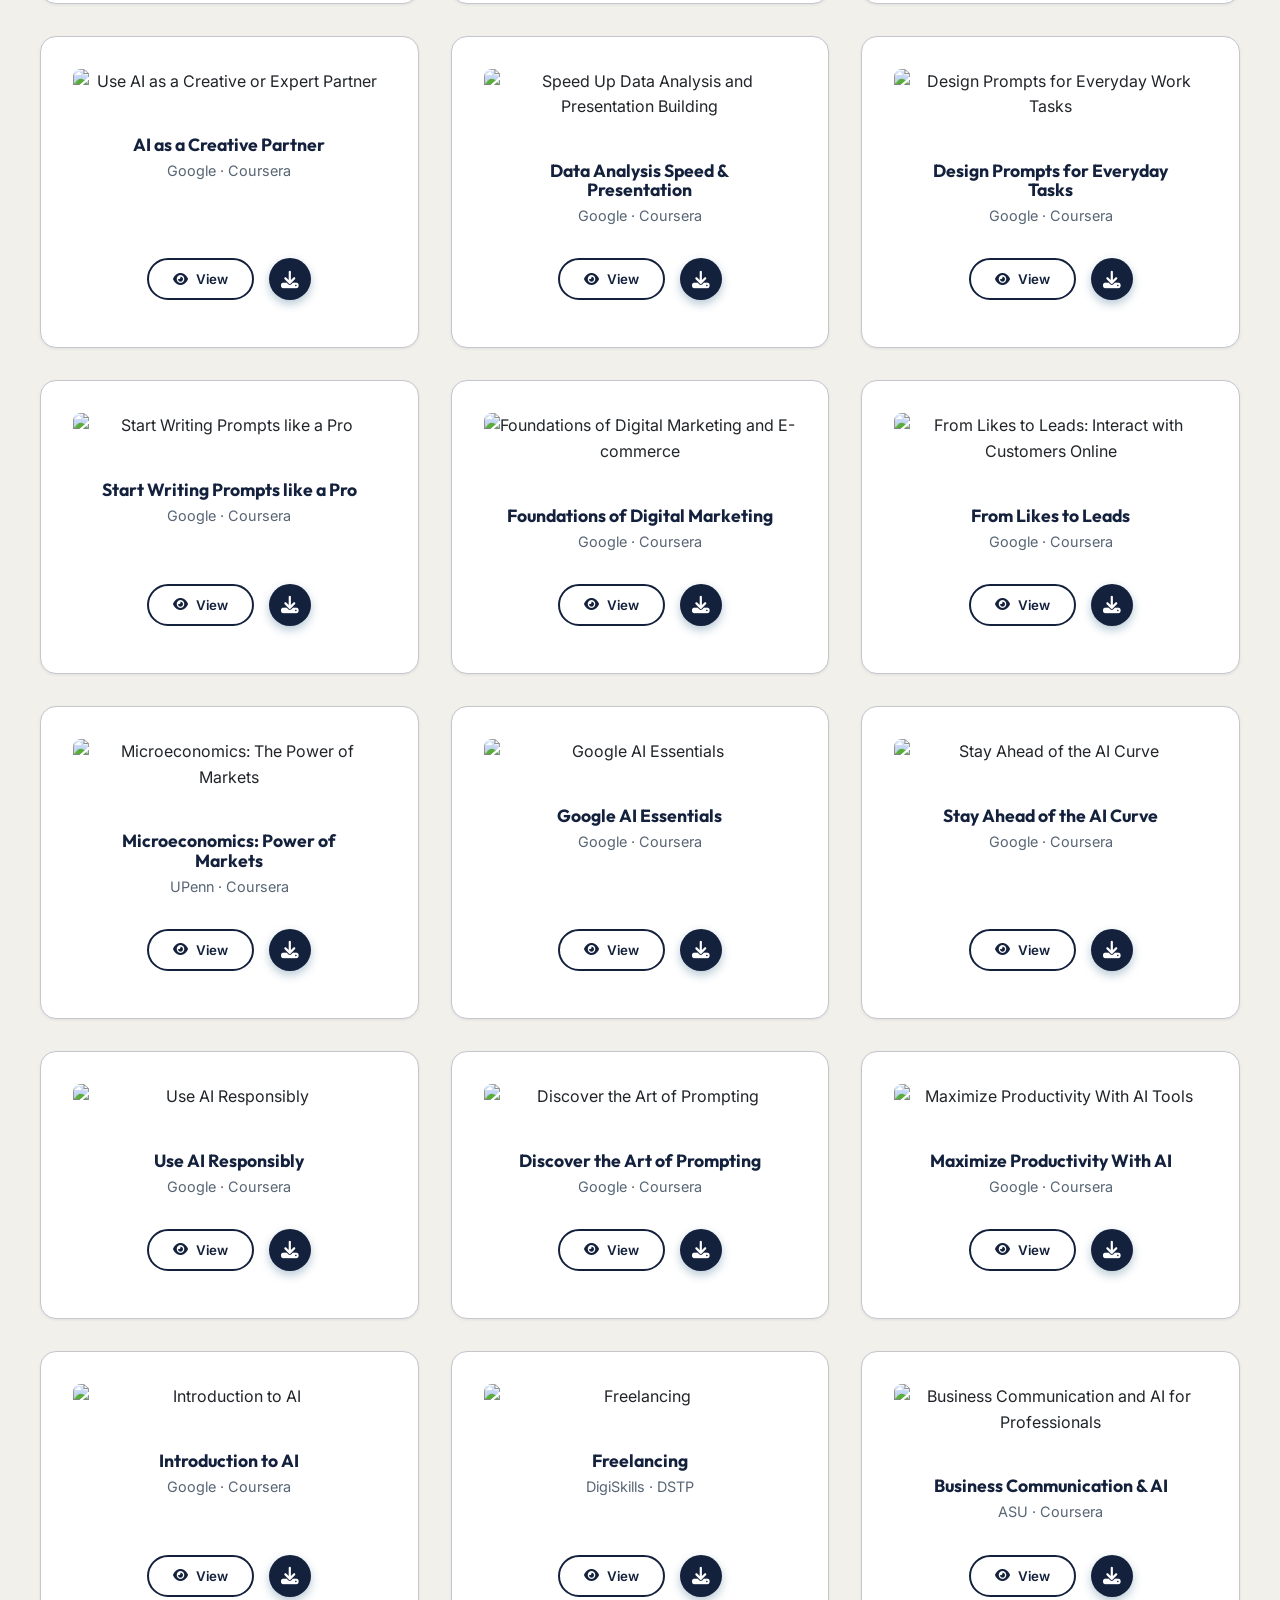
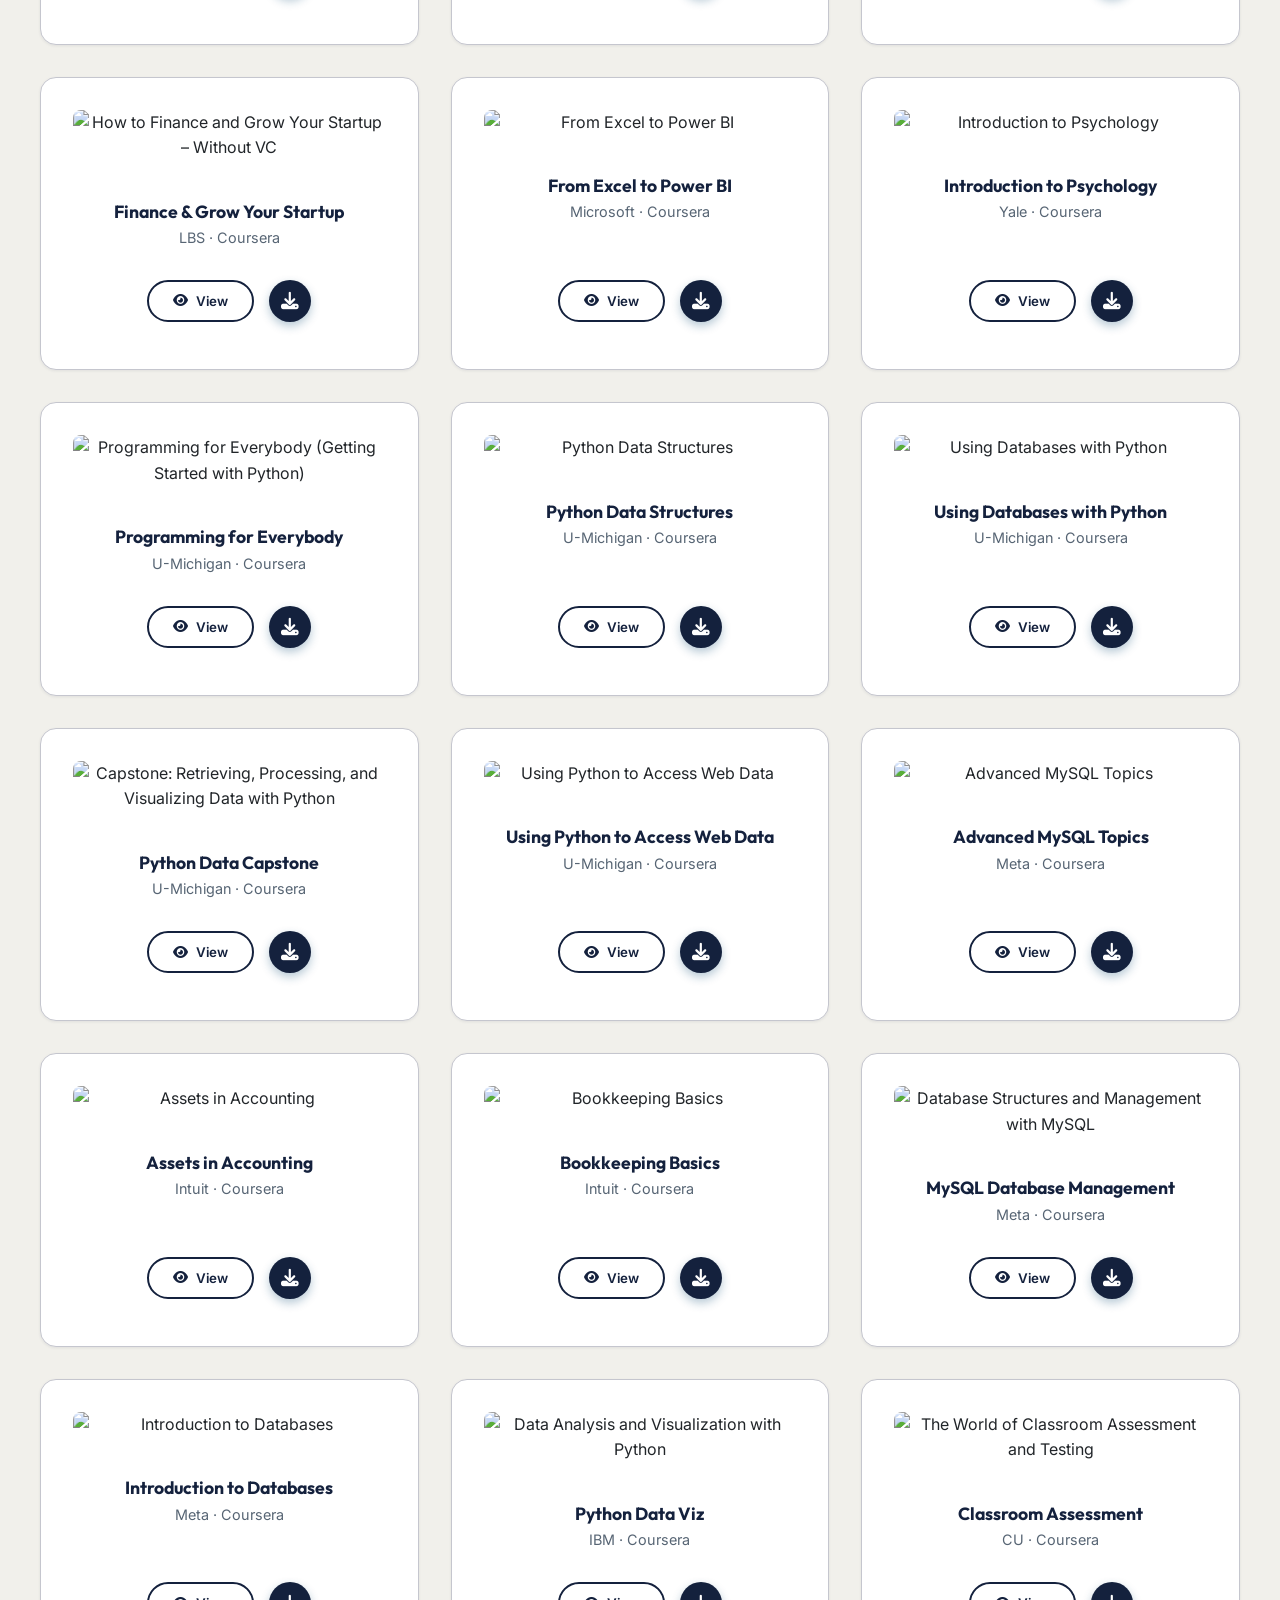
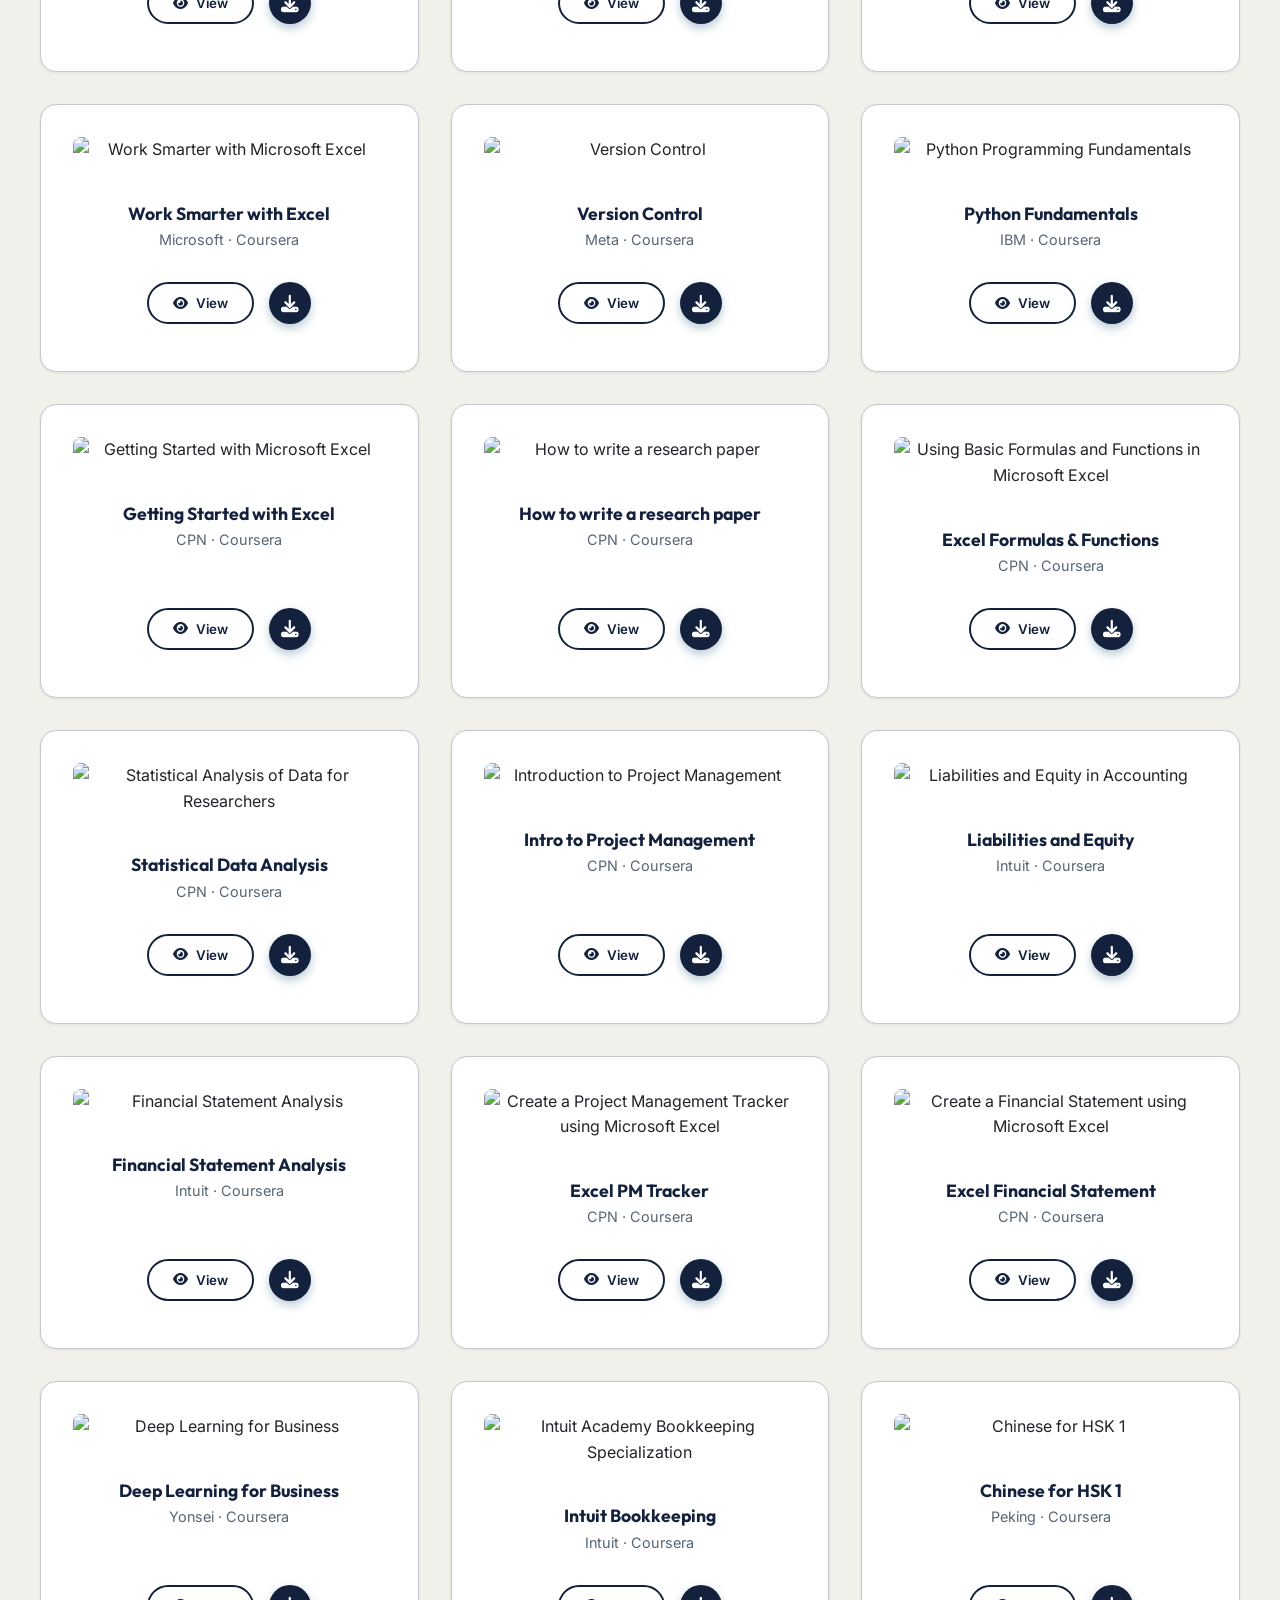
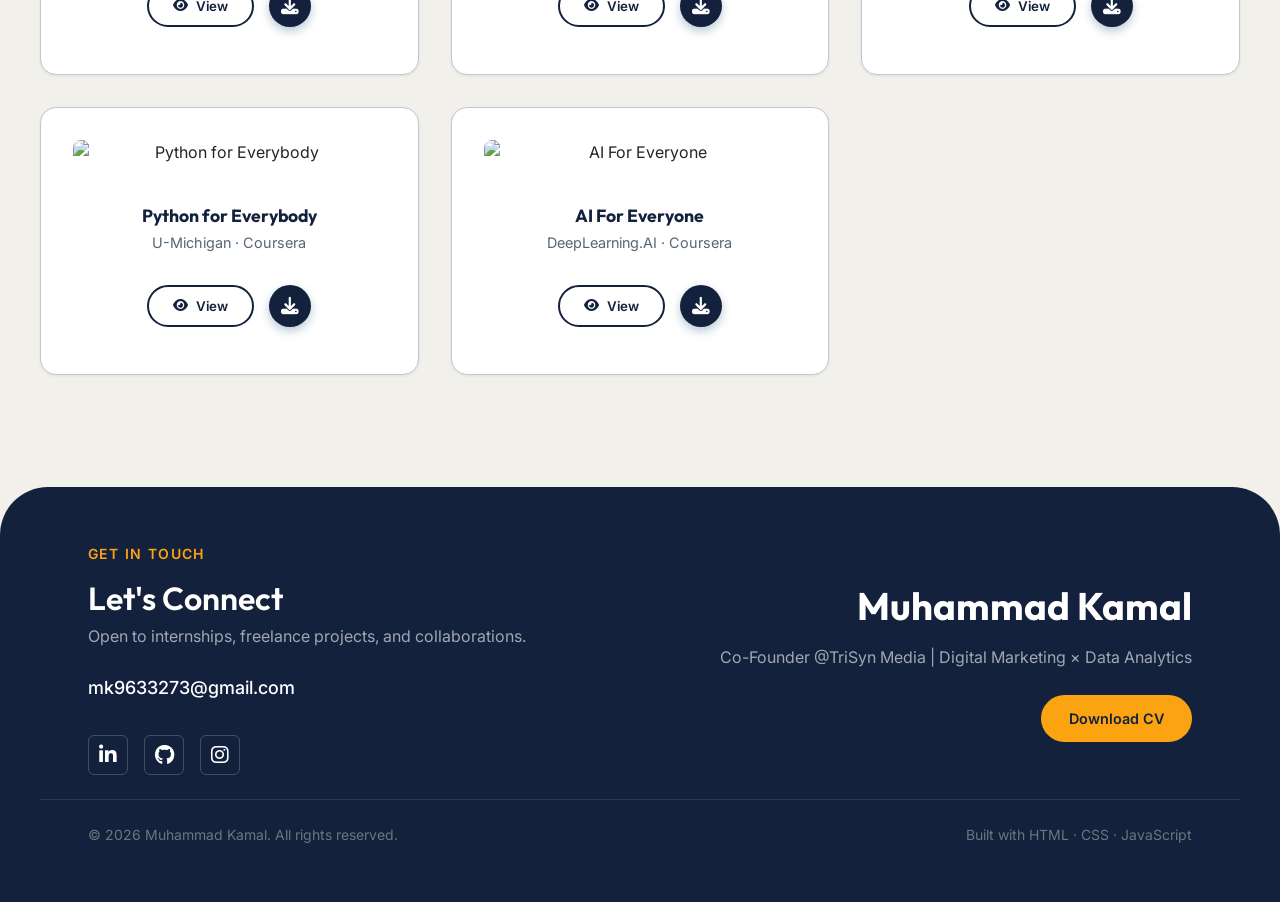
==== commit fc97f67e: "Nav conflicts fixed, Tailwind removed from certificates page, hero-compact padding resolved" ====
--- a/pages/certificates.html
+++ b/pages/certificates.html
@@ -16,64 +16,21 @@
     <link href="https://fonts.googleapis.com/css2?family=Inter:wght@400;500;600&family=Outfit:wght@500;600;700&display=swap" rel="stylesheet">
     <link href="https://cdnjs.cloudflare.com/ajax/libs/font-awesome/6.5.0/css/all.min.css" rel="stylesheet">
 
-    <!-- Tailwind CDN & Fonts -->
-    <script src="https://cdn.tailwindcss.com/3.4.1"></script>
+    <!-- Tailwind CDN removed -->
     
-    <!-- Custom Design System Config -->
-    <script id="tailwind-config">
-        tailwind.config = {
-            darkMode: "class",
-            theme: {
-                extend: {
-                    colors: {
-                        "primary": "#000a24",
-                        "on-primary": "#ffffff",
-                        "secondary": "#855300",
-                        "secondary-container": "#ffa515",
-                        "on-secondary-container": "#684000",
-                        "surface-variant": "#e3e3de",
-                        "on-surface-variant": "#45464d",
-                    },
-                    fontFamily: {
-                        "body-md": ["Inter"],
-                        "headline-md": ["Outfit"],
-                    }
-                }
-            }
-        }
-    </script>
-
     <link href="https://fonts.googleapis.com/css2?family=Material+Symbols+Outlined:wght,FILL@100..700,0..1&display=swap" rel="stylesheet" />
-    <style>
-        .glow-amber:hover {
-            box-shadow: 0 4px 20px rgba(255, 165, 21, 0.4);
-        }
-    </style>
 </head>
 <body>
     
   <header class="hero hero-compact">
-    <nav class="fixed top-0 left-0 right-0 z-50 flex justify-center items-center transform-gpu">
-        <div class="bg-white/80 backdrop-blur-xl rounded-b-full mt-6 mx-auto w-fit px-6 py-2 border-[0.5px] border-white/50 shadow-xl flex items-center gap-8">
-            
-            <!-- Navigation Links -->
-            <div class="flex items-center gap-6">
-                <a class="font-body-md text-body-md text-on-surface-variant hover:text-primary transition-colors hover:scale-105 duration-300 cursor-pointer" href="../index.html">
-                    Home
-                </a>
-                <a class="font-body-md text-body-md text-primary font-bold relative after:content-[''] after:absolute after:-bottom-1 after:left-1/2 after:-translate-x-1/2 after:w-1 after:h-1 after:bg-secondary after:rounded-full hover:scale-105 transition-transform duration-300 cursor-pointer" href="./certificates.html">
-                    Certificates
-                </a>
-                <a class="font-body-md text-body-md text-on-surface-variant hover:text-primary transition-colors hover:scale-105 duration-300 cursor-pointer" href="./contact.html">
-                    Contact
-                </a>
+    <nav class="nav-wrapper">
+        <div class="nav-pill">
+            <div class="nav-links">
+                <a class="nav-link" href="../index.html">Home</a>
+                <a class="nav-link active" href="./certificates.html">Certificates</a>
+                <a class="nav-link" href="./contact.html">Contact</a>
             </div>
-
-            <!-- Hire Me Button -->
-            <button class="font-body-md text-body-md bg-secondary-container text-on-secondary-container font-bold rounded-full px-5 py-2 hover:scale-110 transition-transform duration-300 cursor-pointer active:scale-95 glow-amber">
-                Let's Talk
-            </button>
-
+            <button class="nav-cta">Let's Talk</button>
         </div>
     </nav>
 
--- a/css/main.css
+++ b/css/main.css
@@ -56,7 +56,7 @@
 
   /* --- REFERENCE DESIGN TOKENS --- */
   --stack-xl: 8rem;
-  --stack-lg: 4rem;
+  --stack-lg: 2rem;
   --stack-md: 2rem;
   --gutter: 1.5rem;
   --margin-mobile: 1rem;
@@ -114,76 +114,98 @@
   z-index: 100;
 }
 
-/* THE FLOATING GLASS NAV */
-nav {
-  display: inline-flex; /* Shrinks to fit content exactly */
-  justify-content: center;
-  align-items: center;
-  gap: 2rem; /* Spacing between links */
-  
-  /* Glassmorphism Magic */
-  /* background: rgba(255, 255, 255, 0.1); */ /* 10% opacity white */
-  /* backdrop-filter: blur(12px); */           /* Blurs the gradient behind it */
-  /* -webkit-backdrop-filter: blur(12px); */   /* Safari support */
-  
-  /* Shape & Borders */
-  padding: 0.5rem 2rem;                /* Plump padding */
-  /* border-radius: 50px; */                   /* Perfect pill shape */
-  /* border: 1px solid rgba(255, 255, 255, 0.15); */ /* Subtle diamond border */
-  /* box-shadow: 0 8px 32px rgba(0, 0, 0, 0.1); */   /* Soft drop shadow */
-  
-  margin: 0 auto 2.5rem auto;            /* Push content down */
-}
-
-nav a {
-  color: #ffffff;
-  margin: 0; /* Margin handled by gap in nav */
-  font-weight: 500;
-  font-size: 0.9rem;
-  text-transform: uppercase; /* Makes it look more premium */
-  letter-spacing: 1px;       /* Adds breathing room to letters */
-  position: relative;
-  padding: 0.2rem 0;
-  opacity: 0.85;             /* Slightly transparent by default */
-  transition: all 0.3s ease;
-}
-
-/* Hover State: Bright white + Glow */
-nav a:hover {
-  opacity: 1;
-  text-shadow: 0 0 10px rgba(255, 255, 255, 0.6); /* Text Glow */
-}
-
-/* The Active/Hover Line (Glowing) */
-nav a::after {
-  content: '';
-  position: absolute;
-  left: 50%;
-  bottom: -4px;
-  height: 2px;
-  width: 0%;
-  background-color: var(--secondary); /* Gold */
-  box-shadow: 0 0 10px var(--secondary); /* Gold Glow */
-  transition: all 0.3s ease;
-  transform: translateX(-50%); /* Centers the animation */
-}
-
-nav a:hover::after {
-  width: 100%; /* Expands from center */
-}
+
+
+/* --- V2 Vanilla Nav Classes (Replacing Tailwind) --- */
+.nav-wrapper {
+    position: fixed;
+    top: 0;
+    left: 0;
+    right: 0;
+    z-index: 50;
+    display: flex;
+    justify-content: center;
+    align-items: center;
+}
+
+.nav-pill {
+    background: rgba(255, 255, 255, 0.8);
+    backdrop-filter: blur(16px);
+    -webkit-backdrop-filter: blur(16px);
+    border-radius: 0 0 1.5rem 1.5rem;
+    margin-top: 1.5rem;
+    margin-left: auto;
+    margin-right: auto;
+    width: fit-content;
+    min-width: 480px;
+    padding: 0.5rem 1.5rem;
+    border: 0.5px solid rgba(255, 255, 255, 0.5);
+    box-shadow: 0 20px 25px -5px rgba(0, 0, 0, 0.1), 0 10px 10px -5px rgba(0, 0, 0, 0.04);
+    display: flex;
+    align-items: center;
+    gap: 2rem;
+}
+
+.nav-links {
+    display: flex;
+    align-items: center;
+    gap: 1.5rem;
+}
+
+.nav-link {
+    font-family: var(--font-body);
+    font-size: 0.875rem;
+    color: var(--color-on-surface-variant, #45464d);
+    text-decoration: none;
+    transition: color 200ms ease, transform 200ms ease;
+    cursor: pointer;
+}
+
+.nav-link:hover {
+    color: var(--primary);
+    transform: scale(1.05);
+}
+
+.nav-link.active {
+    color: var(--primary);
+    font-weight: 700;
+    position: relative;
+}
+
+.nav-link.active::after {
+    content: '';
+    position: absolute;
+    bottom: -4px;
+    left: 50%;
+    transform: translateX(-50%);
+    width: 4px;
+    height: 4px;
+    background: var(--secondary);
+    border-radius: 50%;
+}
+
+.nav-cta {
+    font-family: var(--font-body);
+    font-size: 0.875rem;
+    background: var(--secondary);
+    color: var(--text-on-secondary);
+    font-weight: 700;
+    border-radius: 9999px;
+    padding: 0.5rem 1.25rem;
+    border: none;
+    cursor: pointer;
+    transition: transform 200ms ease;
+    box-shadow: 0 4px 20px rgba(255, 165, 21, 0.4);
+}
+
+.nav-cta:hover { transform: scale(1.1); }
+.nav-cta:active { transform: scale(0.95); }
 
 /* ========================================= */
 /* MOBILE NAV ADJUSTMENT                     */
 /* ========================================= */
 @media (max-width: 480px) {
-  nav {
-    display: flex;        /* Full width on mobile */
-    width: 90%;
-    gap: 1rem;
-    padding: 0.5rem 0.8rem;
-    border-radius: 30px;  /* Less rounded on small screens to save space */
-    background: rgba(255, 255, 255, 0.08);
-  }
+
   
   nav a {
     font-size: 0.5rem;
@@ -1262,37 +1284,9 @@
   padding: var(--stack-xl) var(--margin-desktop) var(--stack-lg);
 }
 
-.hero-compact {
-  padding: var(--space-6) var(--space-4) var(--space-5);
-}
-
-/* Glassmorphic Nav Pill */
-.nav-pill {
-  background: rgba(255, 255, 255, 0.1);
-  backdrop-filter: blur(12px);
-  -webkit-backdrop-filter: blur(12px);
-  border-radius: var(--radius-pill);
-  display: inline-flex;
-  flex-wrap: wrap;
-  justify-content: center;
-  gap: var(--space-4);
-  padding: var(--space-2) var(--space-4);
-  margin-bottom: var(--space-6);
-}
-
-.nav-pill a {
-  color: var(--text-on-primary);
-  font-family: var(--font-body);
-  font-weight: 500;
-  opacity: 0.85;
-  text-decoration: none;
-  transition: opacity var(--duration-micro) var(--ease-micro);
-}
-
-.nav-pill a:hover,
-.nav-pill a.active {
-  opacity: 1;
-}
+
+
+
 
 /* Component: Buttons */
 .btn-primary {
@@ -1501,7 +1495,10 @@
 
 /* REFERENCE DESIGN: Hero compact for sub-pages */
 .hero-compact {
-  padding: var(--stack-lg) var(--margin-mobile) var(--stack-md) var(--margin-mobile) !important;
+  padding-top: 6rem !important;
+  padding-bottom: 2rem !important;
+  padding-left: var(--margin-mobile) !important;
+  padding-right: var(--margin-mobile) !important;
 }
 
 /* REFERENCE DESIGN: Intro text styling */
@@ -1533,7 +1530,8 @@
   background-color: var(--primary);
   width: 100%;
   box-sizing: border-box;
-  border-radius: 1rem 1rem 0 0;
+  border-radius: 3rem 3rem 0 0;
+  margin-top: -1rem;
 }
 
 .v2-footer-content {
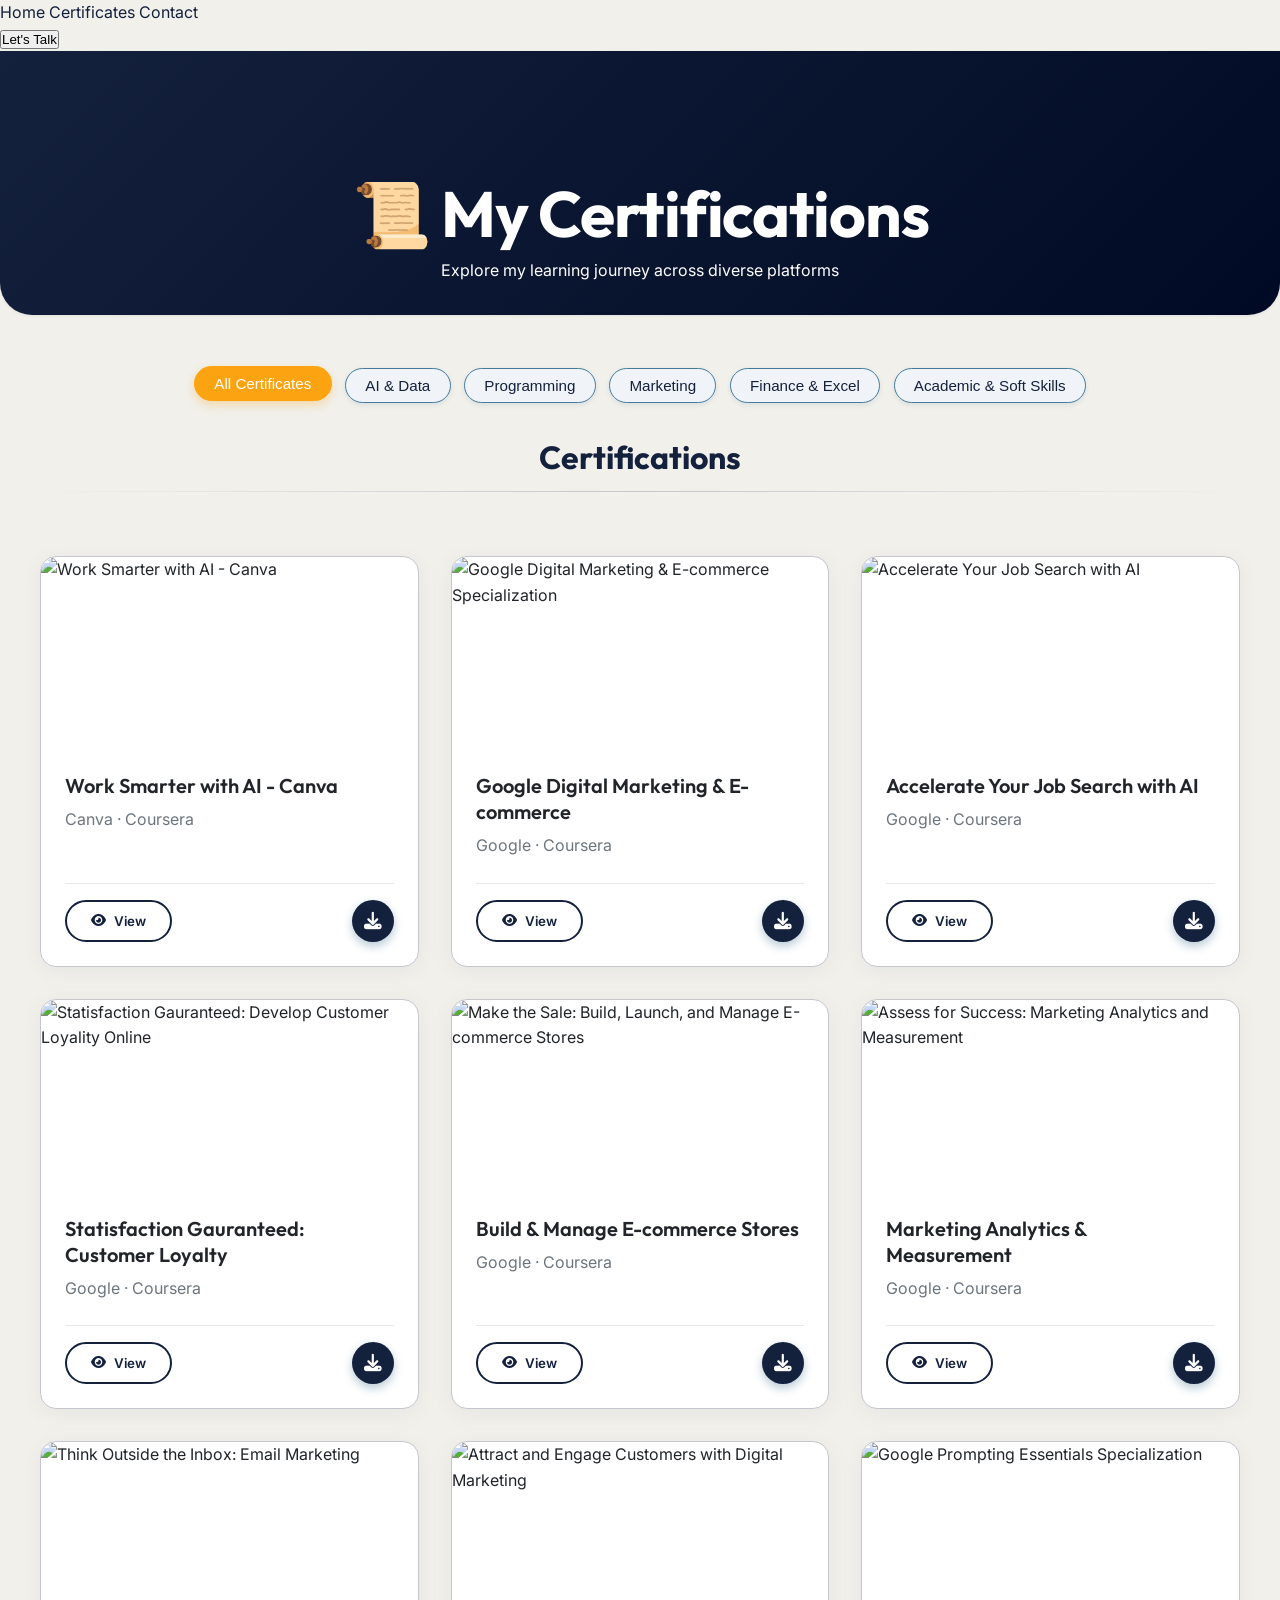
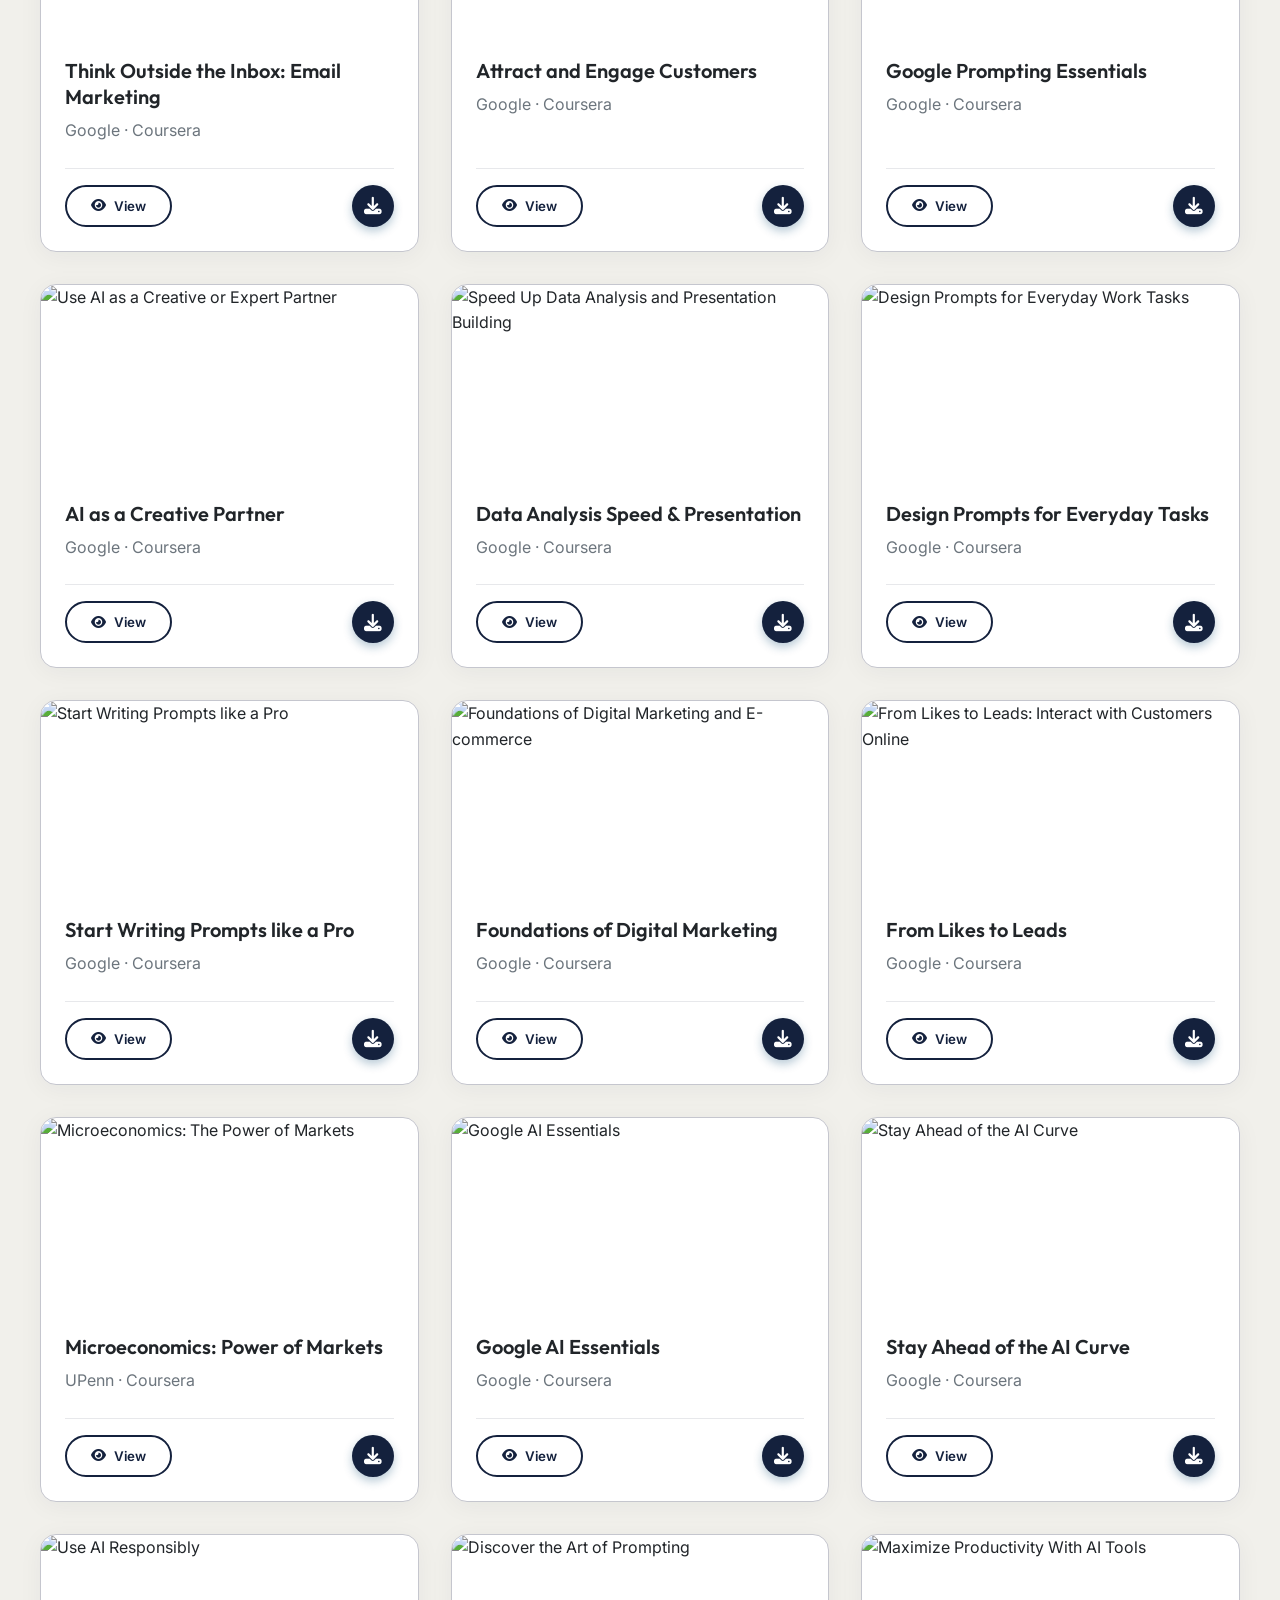
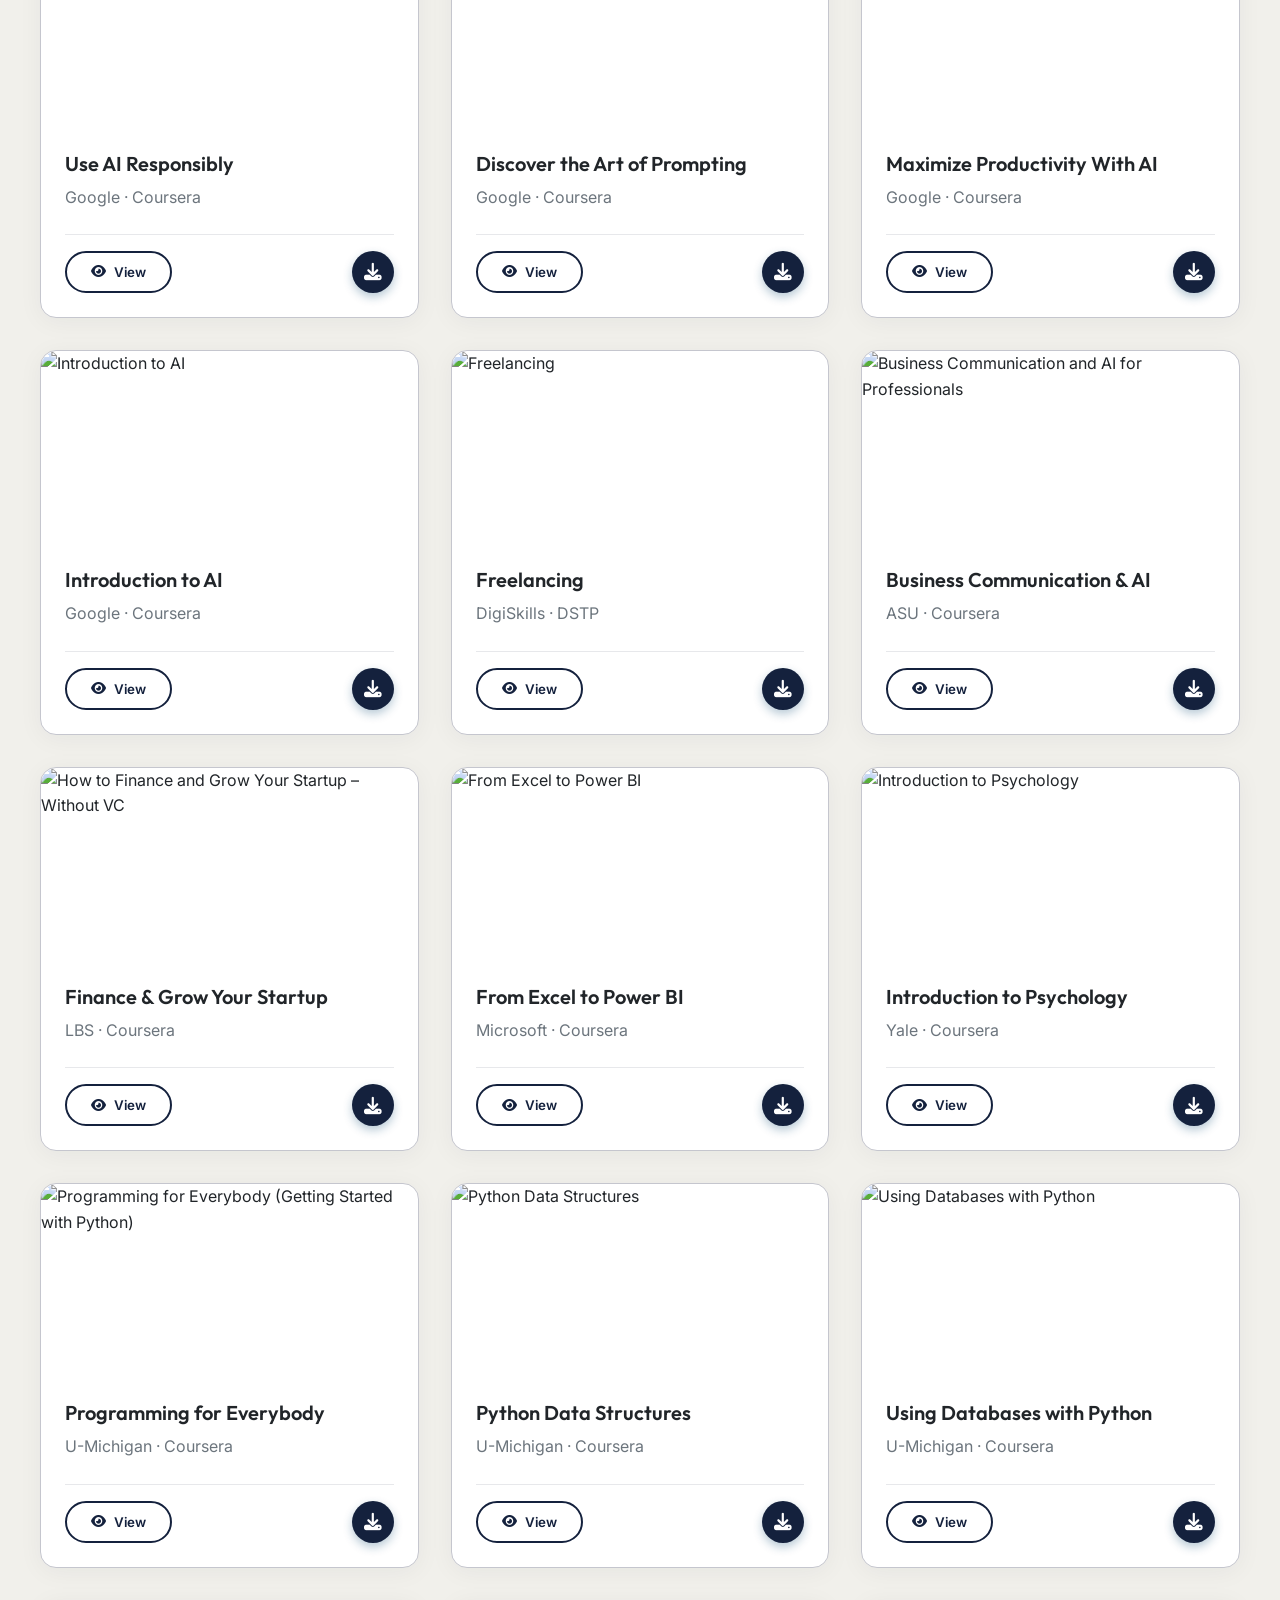
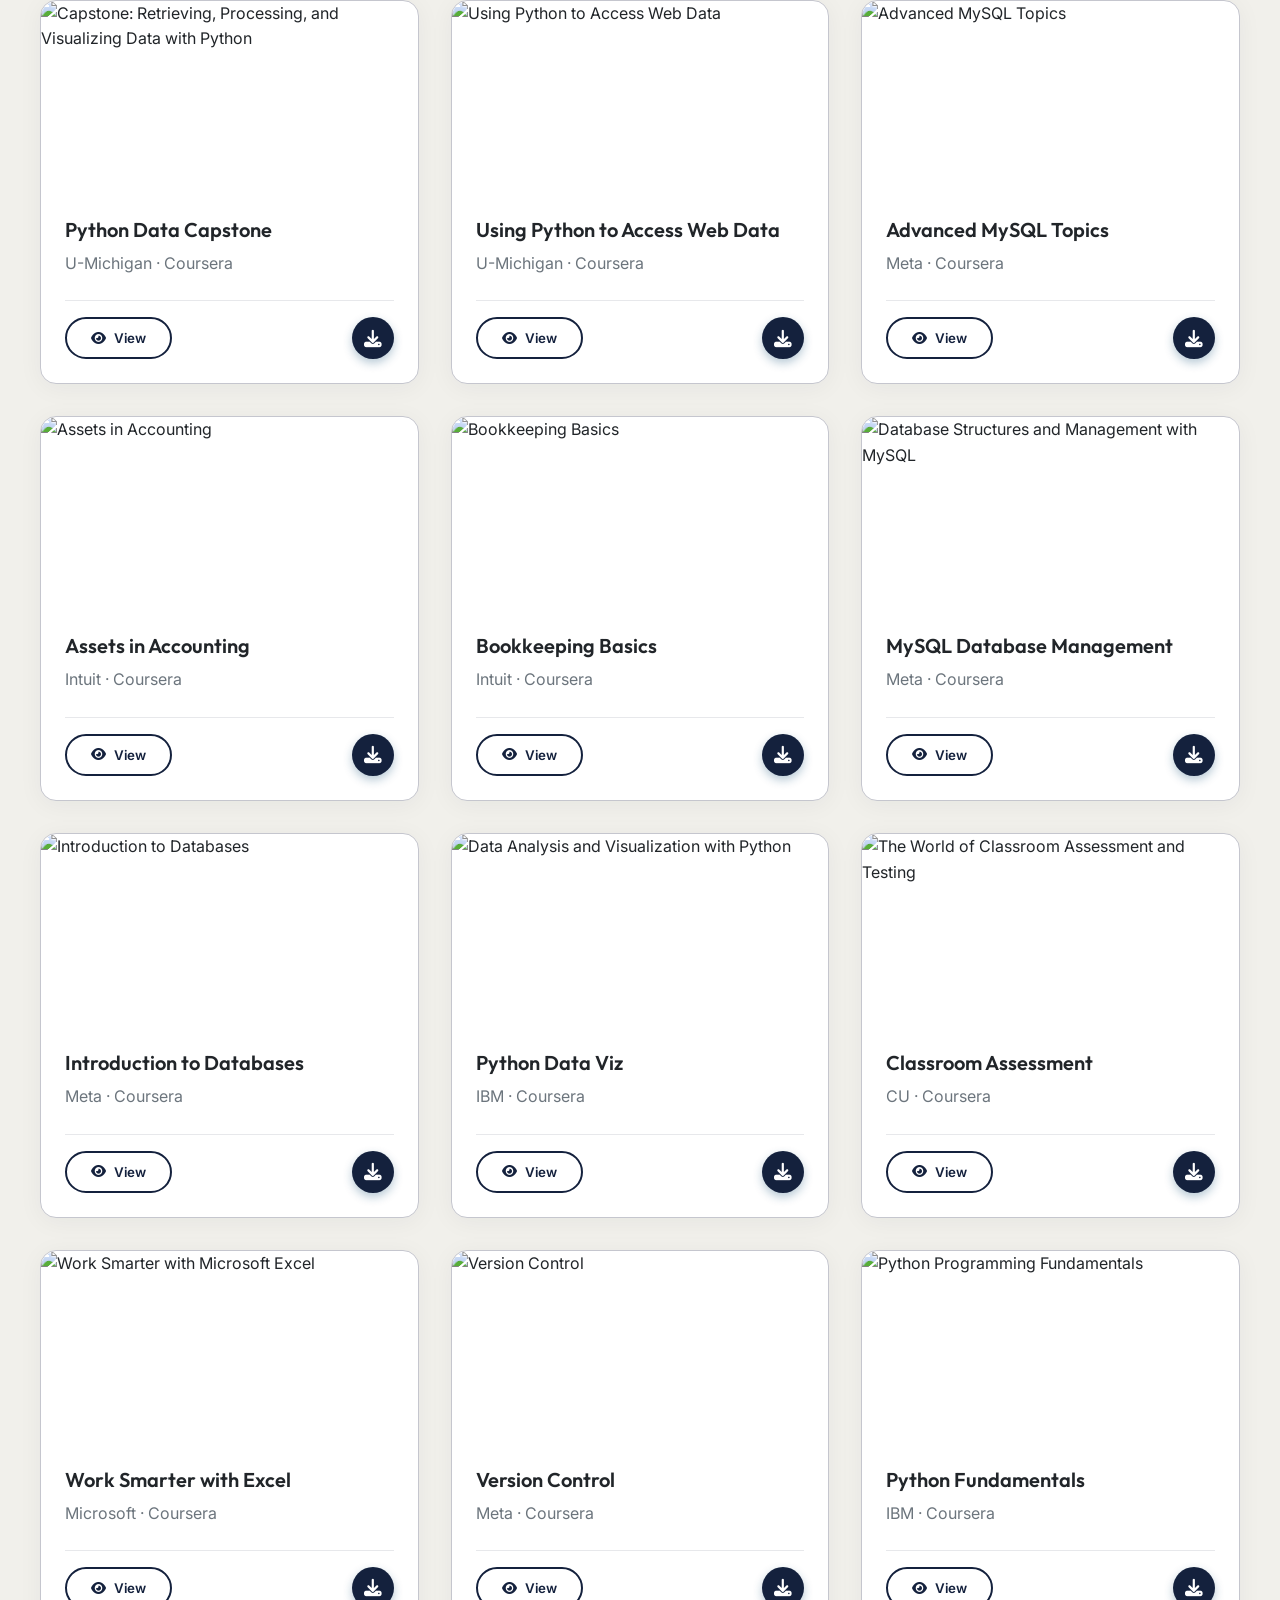
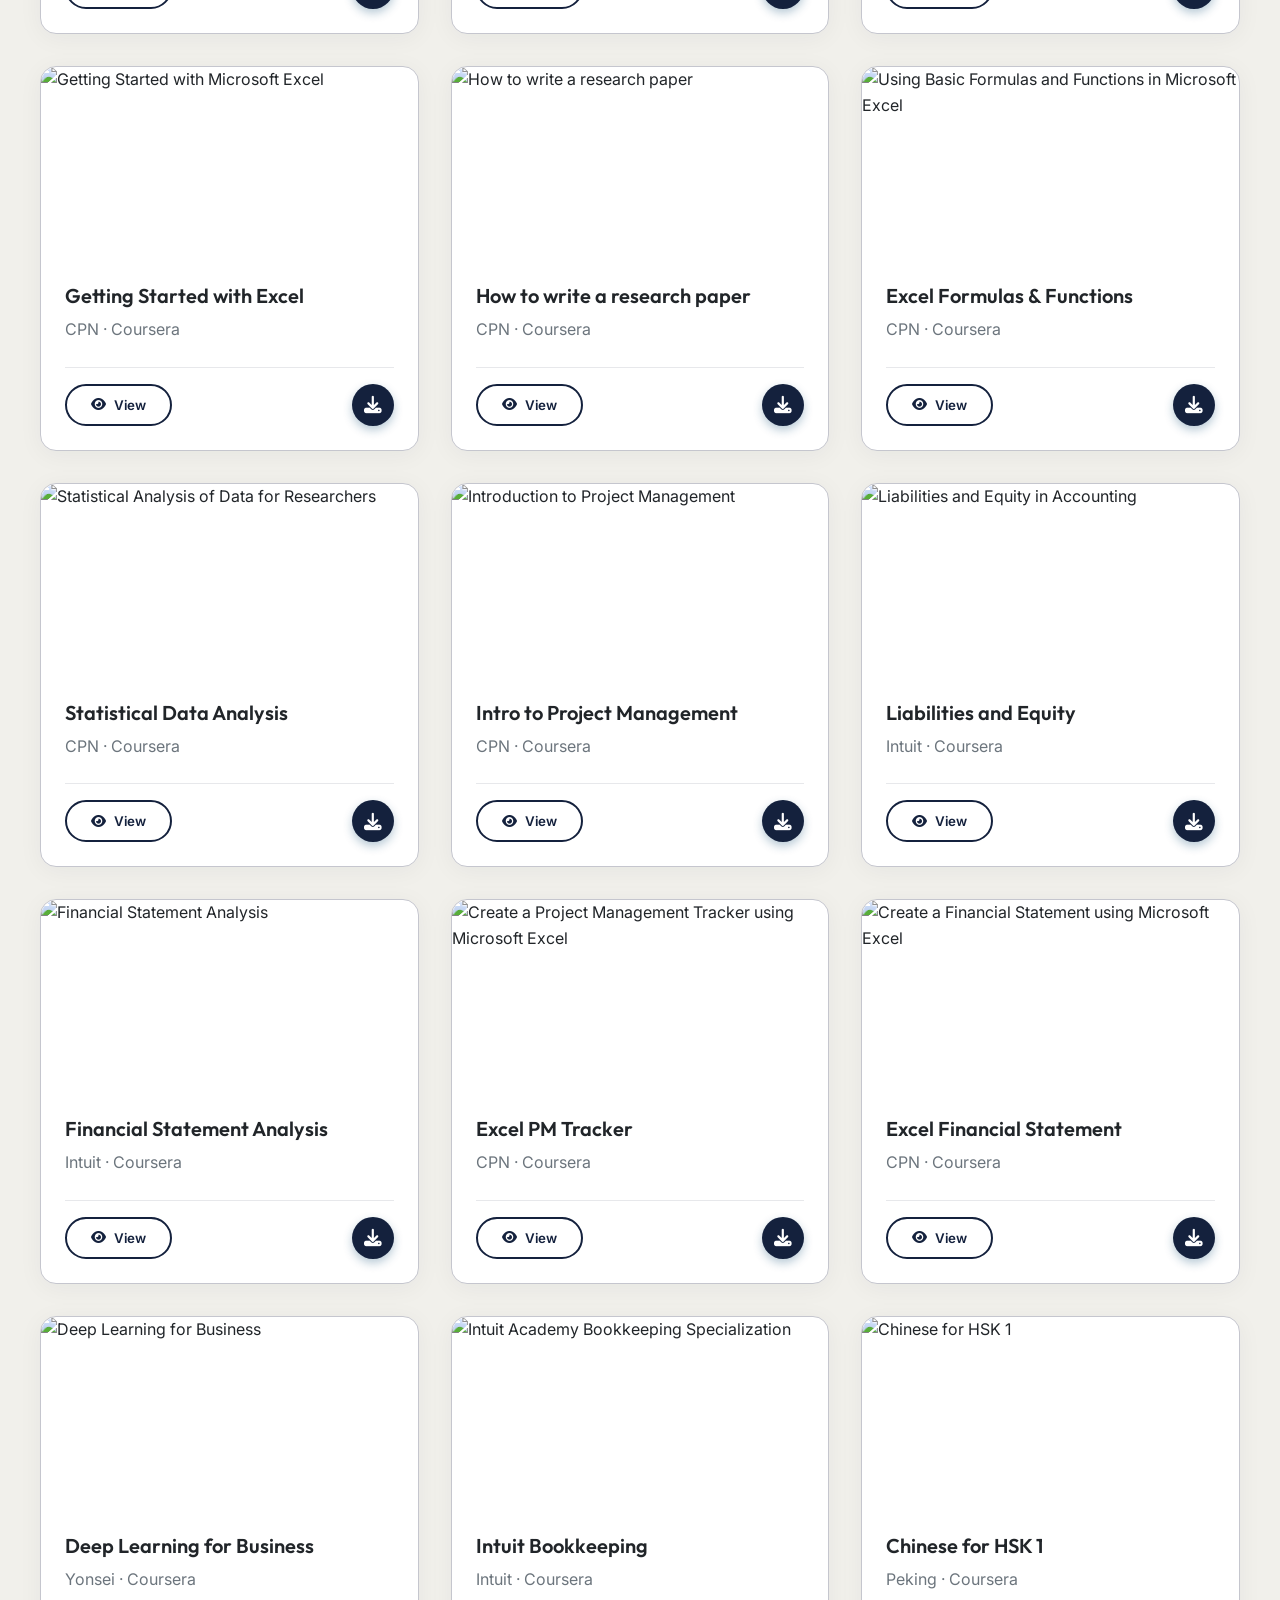
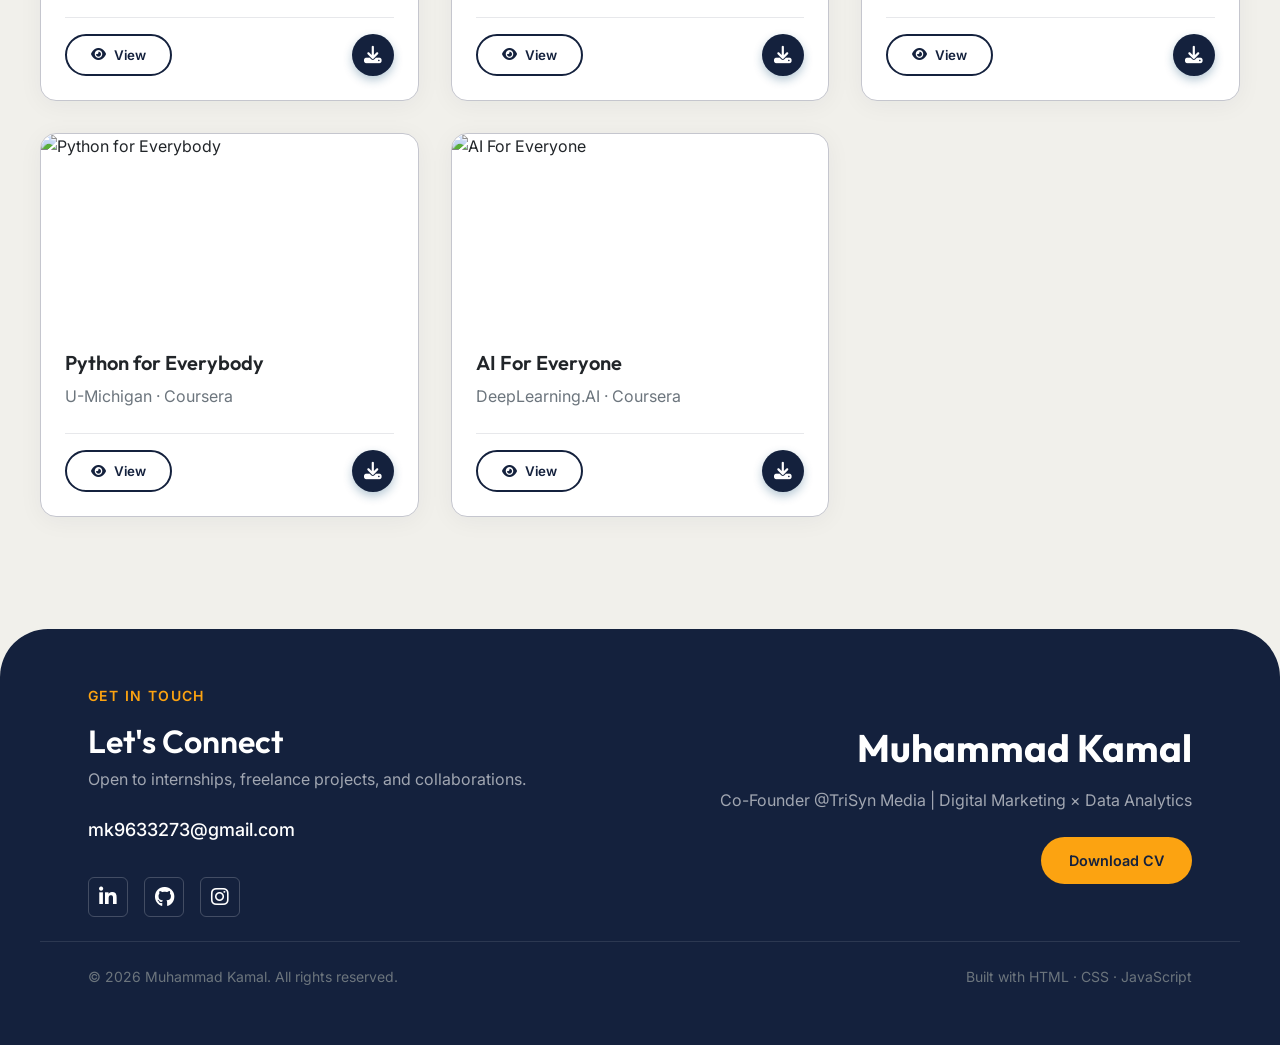
==== commit f889bb87: "checkpoint: index done, footer unified, nav partially fixed, certificates in progress" ====
--- a/pages/certificates.html
+++ b/pages/certificates.html
@@ -16,24 +16,64 @@
     <link href="https://fonts.googleapis.com/css2?family=Inter:wght@400;500;600&family=Outfit:wght@500;600;700&display=swap" rel="stylesheet">
     <link href="https://cdnjs.cloudflare.com/ajax/libs/font-awesome/6.5.0/css/all.min.css" rel="stylesheet">
 
-    <!-- Tailwind CDN removed -->
-    
+    <!-- Tailwind CDN & Fonts -->
+    <style>
+        .glow-amber:hover {
+            box-shadow: 0 4px 20px rgba(255, 165, 21, 0.4);
+        }
+    </style>
+    <script src="https://cdn.tailwindcss.com/3.4.1"></script>
+    <script id="tailwind-config">
+        tailwind.config = {
+            darkMode: "class",
+            theme: {
+                extend: {
+                    colors: {
+                        "primary": "#000a24",
+                        "on-primary": "#ffffff",
+                        "secondary": "#855300",
+                        "secondary-container": "#ffa515",
+                        "on-secondary-container": "#684000",
+                        "surface-variant": "#e3e3de",
+                        "on-surface-variant": "#45464d",
+                    },
+                    fontFamily: {
+                        "body-md": ["Inter"],
+                        "headline-md": ["Outfit"],
+                    }
+                }
+            }
+        }
+    </script>
     <link href="https://fonts.googleapis.com/css2?family=Material+Symbols+Outlined:wght,FILL@100..700,0..1&display=swap" rel="stylesheet" />
 </head>
 <body>
     
-  <header class="hero hero-compact">
-    <nav class="nav-wrapper">
-        <div class="nav-pill">
-            <div class="nav-links">
-                <a class="nav-link" href="../index.html">Home</a>
-                <a class="nav-link active" href="./certificates.html">Certificates</a>
-                <a class="nav-link" href="./contact.html">Contact</a>
-            </div>
-            <button class="nav-cta">Let's Talk</button>
+  <nav class="fixed top-0 left-0 right-0 z-50 flex justify-center items-center transform-gpu">
+    <div class="bg-white/80 backdrop-blur-xl rounded-b-full mx-auto w-fit px-12 py-2 border-[0.5px] border-white/50 shadow-xl flex items-center gap-8">
+        
+        <!-- Navigation Links -->
+        <div class="flex items-center gap-6">
+            <a class="font-body-md text-body-md text-on-surface-variant hover:text-primary transition-colors hover:scale-105 duration-300 cursor-pointer" href="../index.html">
+                Home
+            </a>
+            <a class="font-body-md text-body-md text-primary font-bold relative after:content-[''] after:absolute after:-bottom-1 after:left-1/2 after:-translate-x-1/2 after:w-1 after:h-1 after:bg-secondary after:rounded-full hover:scale-105 transition-transform duration-300 cursor-pointer" href="./certificates.html">
+                Certificates
+            </a>
+            <a class="font-body-md text-body-md text-on-surface-variant hover:text-primary transition-colors hover:scale-105 duration-300 cursor-pointer" href="./contact.html">
+                Contact
+            </a>
         </div>
-    </nav>
 
+        <!-- Hire Me Button -->
+        <button class="font-body-md text-body-md bg-secondary-container text-on-secondary-container font-bold rounded-full px-5 py-2 hover:scale-110 transition-transform duration-300 cursor-pointer active:scale-95 glow-amber">
+            Let's Talk
+        </button>
+
+    </div>
+</nav>
+
+  <header class="hero">
     <h1 class="scroll-effect slide-up">📜 My Certifications</h1>
     <p class="scroll-effect fade-in">Explore my learning journey across diverse platforms</p>
   </header>
@@ -56,7 +96,7 @@
 </div>
 
     <!-- certificates — dynamically rendered by script.js from assets/data/certificates.js -->
-<section class="certifications">
+<section class="certifications section-compact">
   <h2>Certifications</h2>
 
   <div class="cert-grid" id="certGrid">
--- a/css/main.css
+++ b/css/main.css
@@ -667,10 +667,10 @@
 
 .filter-btn:hover,
 .filter-btn.active {
-  background: var(--primary);
+  background: var(--secondary);
   color: #fff;
-  border-color: var(--primary);
-  box-shadow: 0 0.25rem 0.625rem rgba(15, 76, 117, 0.3);
+  border-color: var(--secondary);
+  box-shadow: 0 0.25rem 0.625rem rgba(252, 163, 17, 0.3);
   transform: translateY(-0.125rem);
 }
 
@@ -747,31 +747,54 @@
 /* ===== CERT CARD LAYOUT FIXES ===== */
 /* ================================== */
 
-/* This section fixes the alignment of buttons inside the cards */
+.cert-card {
+  padding: 0 !important; /* Override generic card padding */
+  text-align: left !important;
+  background: #ffffff;
+  border-radius: 1rem;
+  box-shadow: 0 4px 24px rgba(20, 33, 61, 0.05);
+  border: 1px solid var(--color-outline-variant);
+}
+.cert-card:hover {
+  transform: translateY(-8px) scale(1.02);
+  box-shadow: 0 16px 40px rgba(20, 33, 61, 0.15);
+}
+.cert-card img {
+  width: 100%;
+  height: 12rem;
+  object-fit: cover;
+  border-radius: 1rem 1rem 0 0 !important;
+  margin-bottom: 0 !important;
+}
+
 .cert-card .info {
-  padding: 0.938rem;
-  text-align: center;
-  /* Flex Properties to make the info box fill the card */
+  padding: 1.5rem;
   flex-grow: 1;
   display: flex;
   flex-direction: column;
+  text-align: left;
 }
 
 .cert-card .info h3 {
-  font-size: 1.1em;
-  margin: 0.625rem 0 0.313rem;
-  color: var(--primary);
+  font-size: 1.25rem;
+  font-weight: 600;
+  margin: 0 0 0.5rem 0;
+  color: var(--text-primary);
+  line-height: 1.3;
 }
 
 .cert-card .info p {
-  font-size: 0.9em;
-  color: var(--text-light);
-  margin-bottom: 1rem;
-}
-
-/* Pushes the buttons to the bottom of the info block */
-.cert-card .info .btn-container, 
-.cert-card .info a:last-child {
+  font-size: 1rem;
+  color: var(--text-muted);
+  margin-bottom: 1.5rem;
+}
+
+.cert-card .info .btn-container {
+  display: flex;
+  justify-content: space-between;
+  align-items: center;
+  border-top: 1px solid rgba(20, 33, 61, 0.1);
+  padding-top: 1rem;
   margin-top: auto;
 }
 
@@ -1495,10 +1518,21 @@
 
 /* REFERENCE DESIGN: Hero compact for sub-pages */
 .hero-compact {
-  padding-top: 6rem !important;
-  padding-bottom: 2rem !important;
-  padding-left: var(--margin-mobile) !important;
-  padding-right: var(--margin-mobile) !important;
+  max-width: var(--section-max-width);
+  margin: 8rem auto 2rem auto;
+  border-radius: 2rem !important;
+  padding: 4rem 2rem !important;
+}
+
+@media (max-width: 768px) {
+  .hero-compact {
+    padding: 3rem 1.5rem !important;
+    margin-top: 6rem;
+  }
+}
+
+.section-compact {
+  padding-top: 0 !important;
 }
 
 /* REFERENCE DESIGN: Intro text styling */
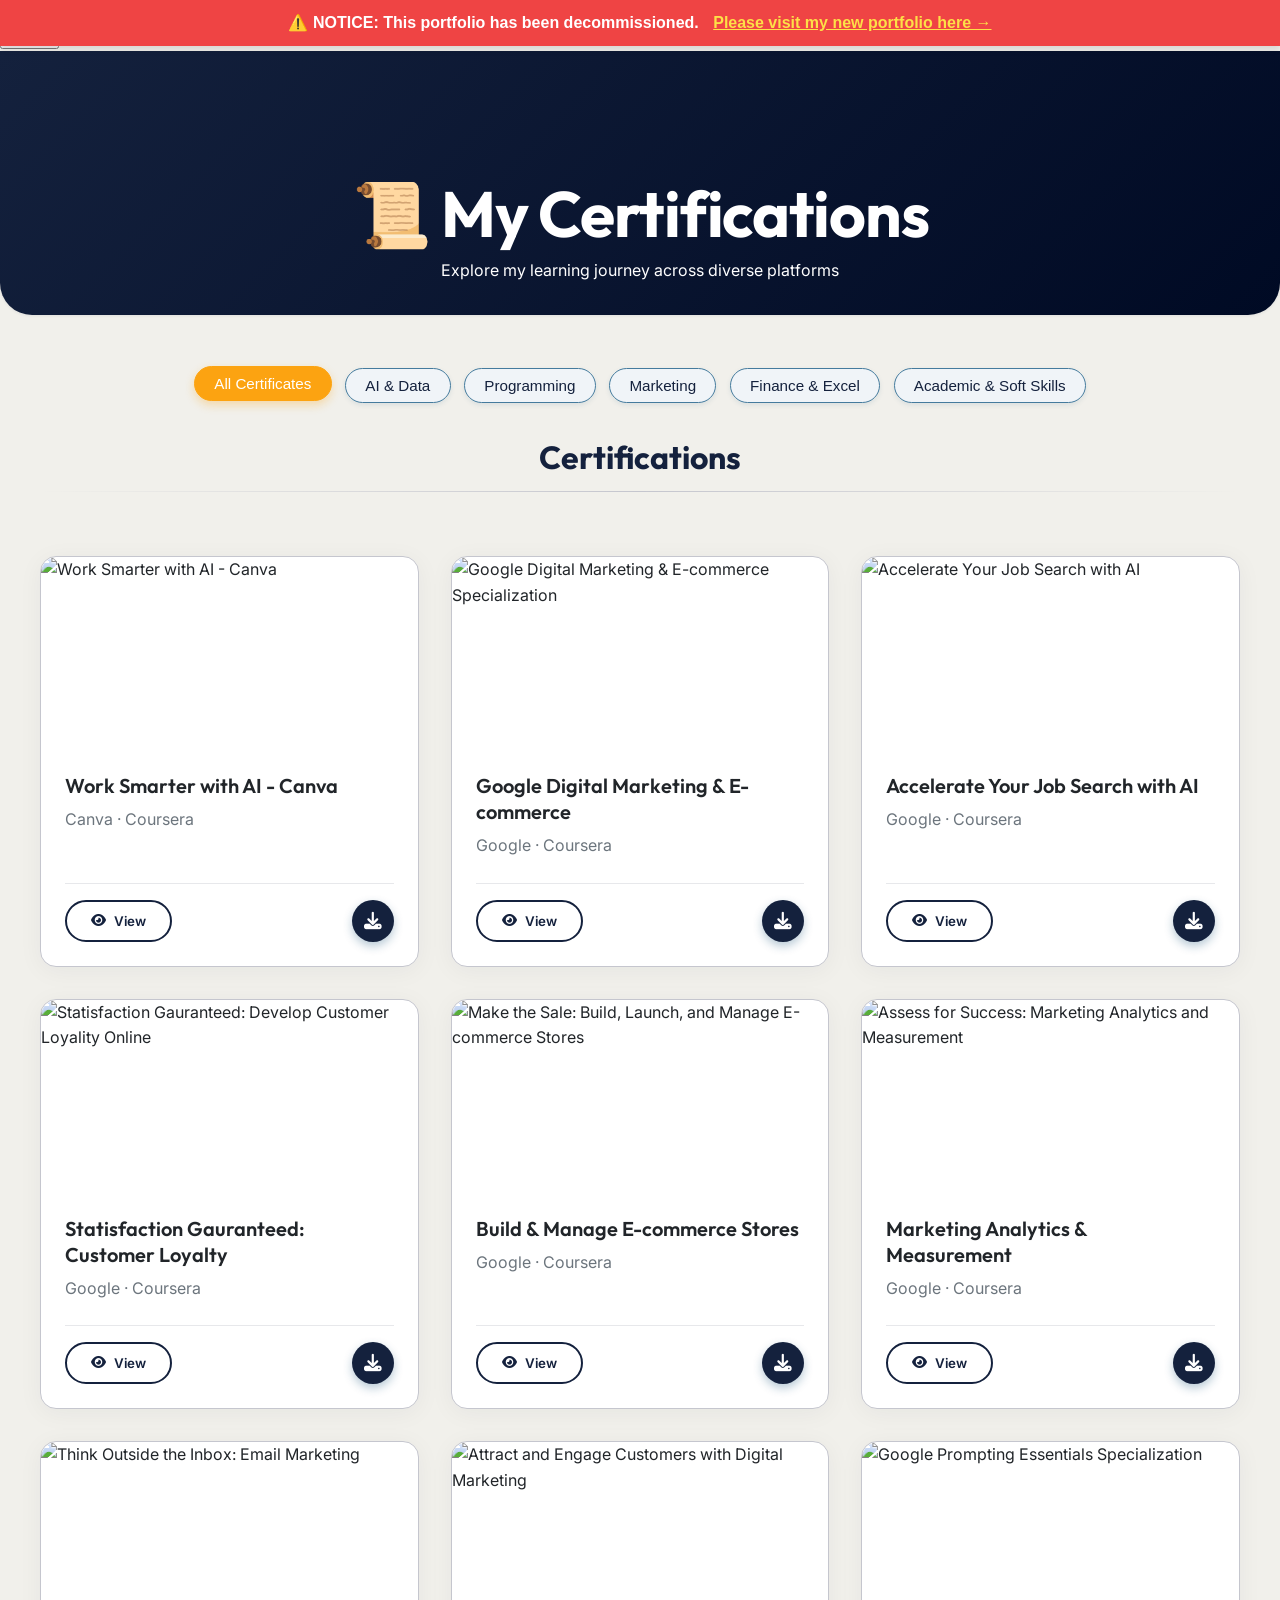
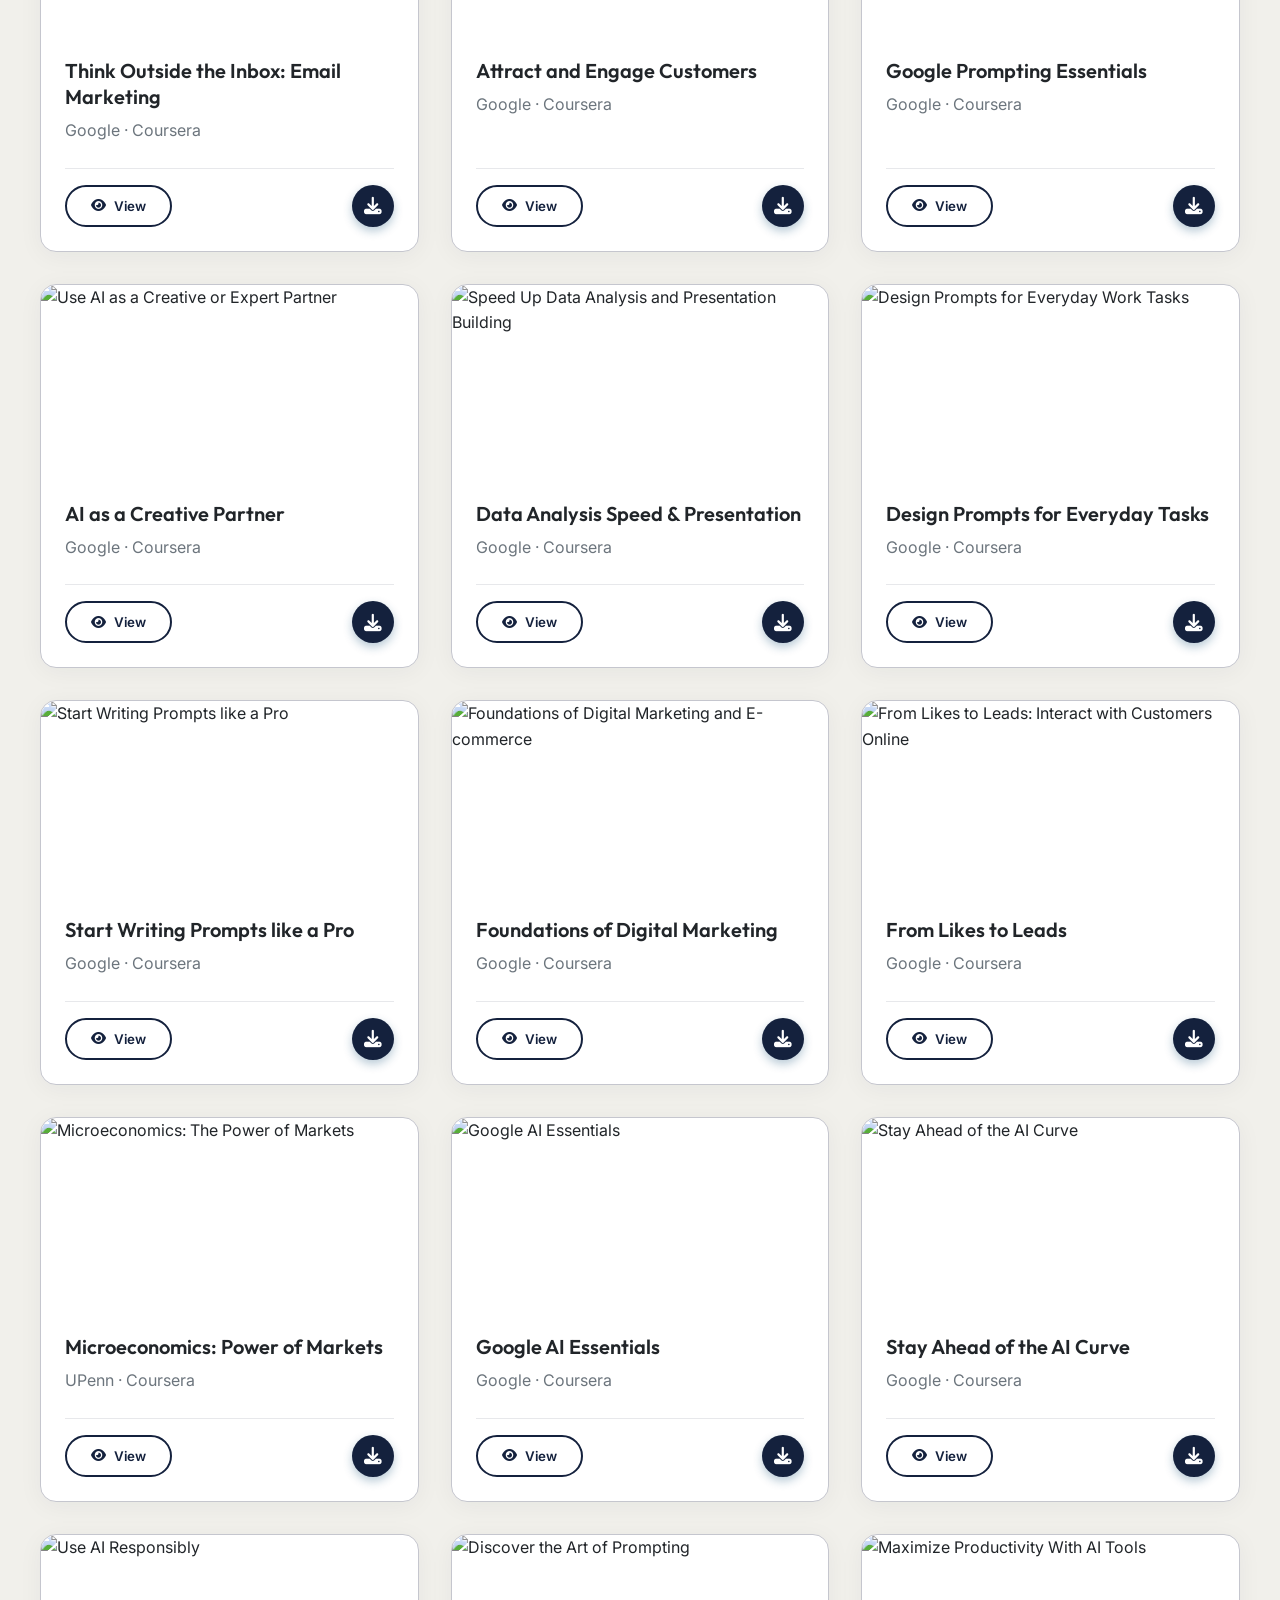
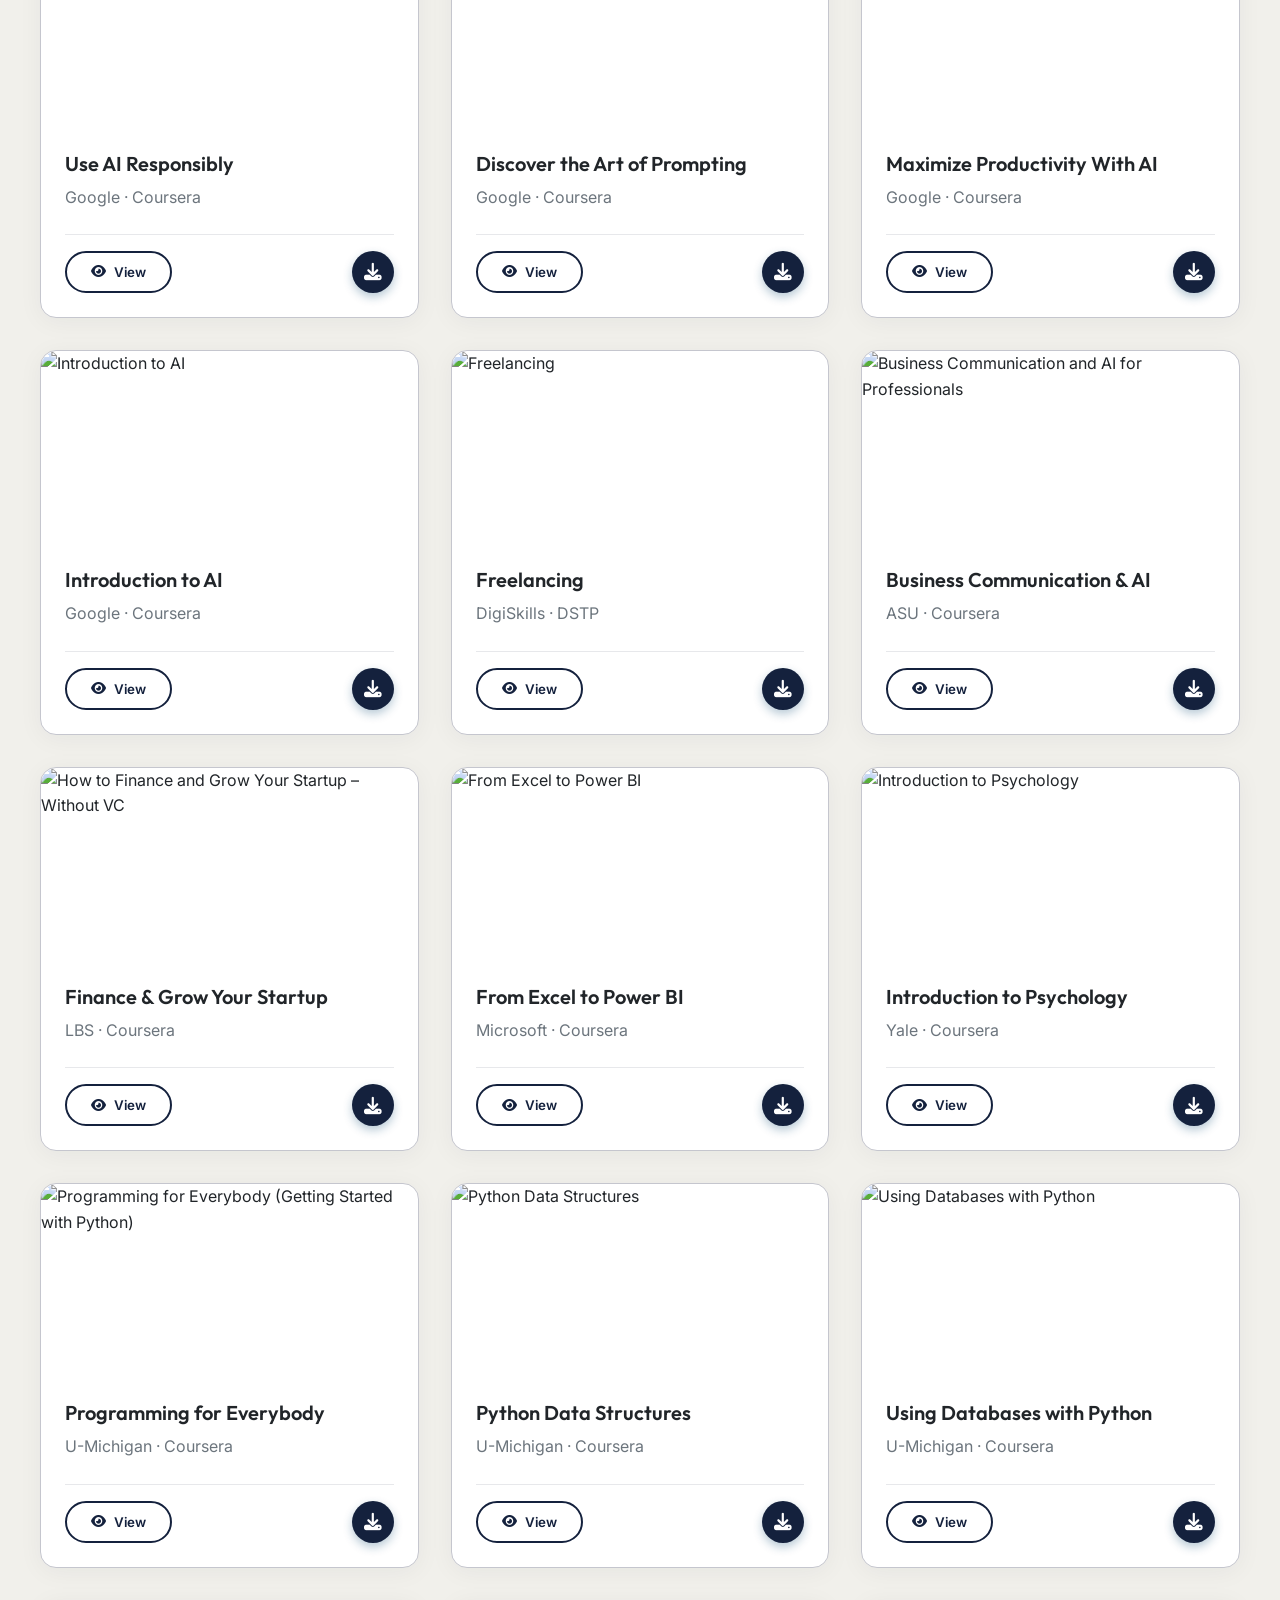
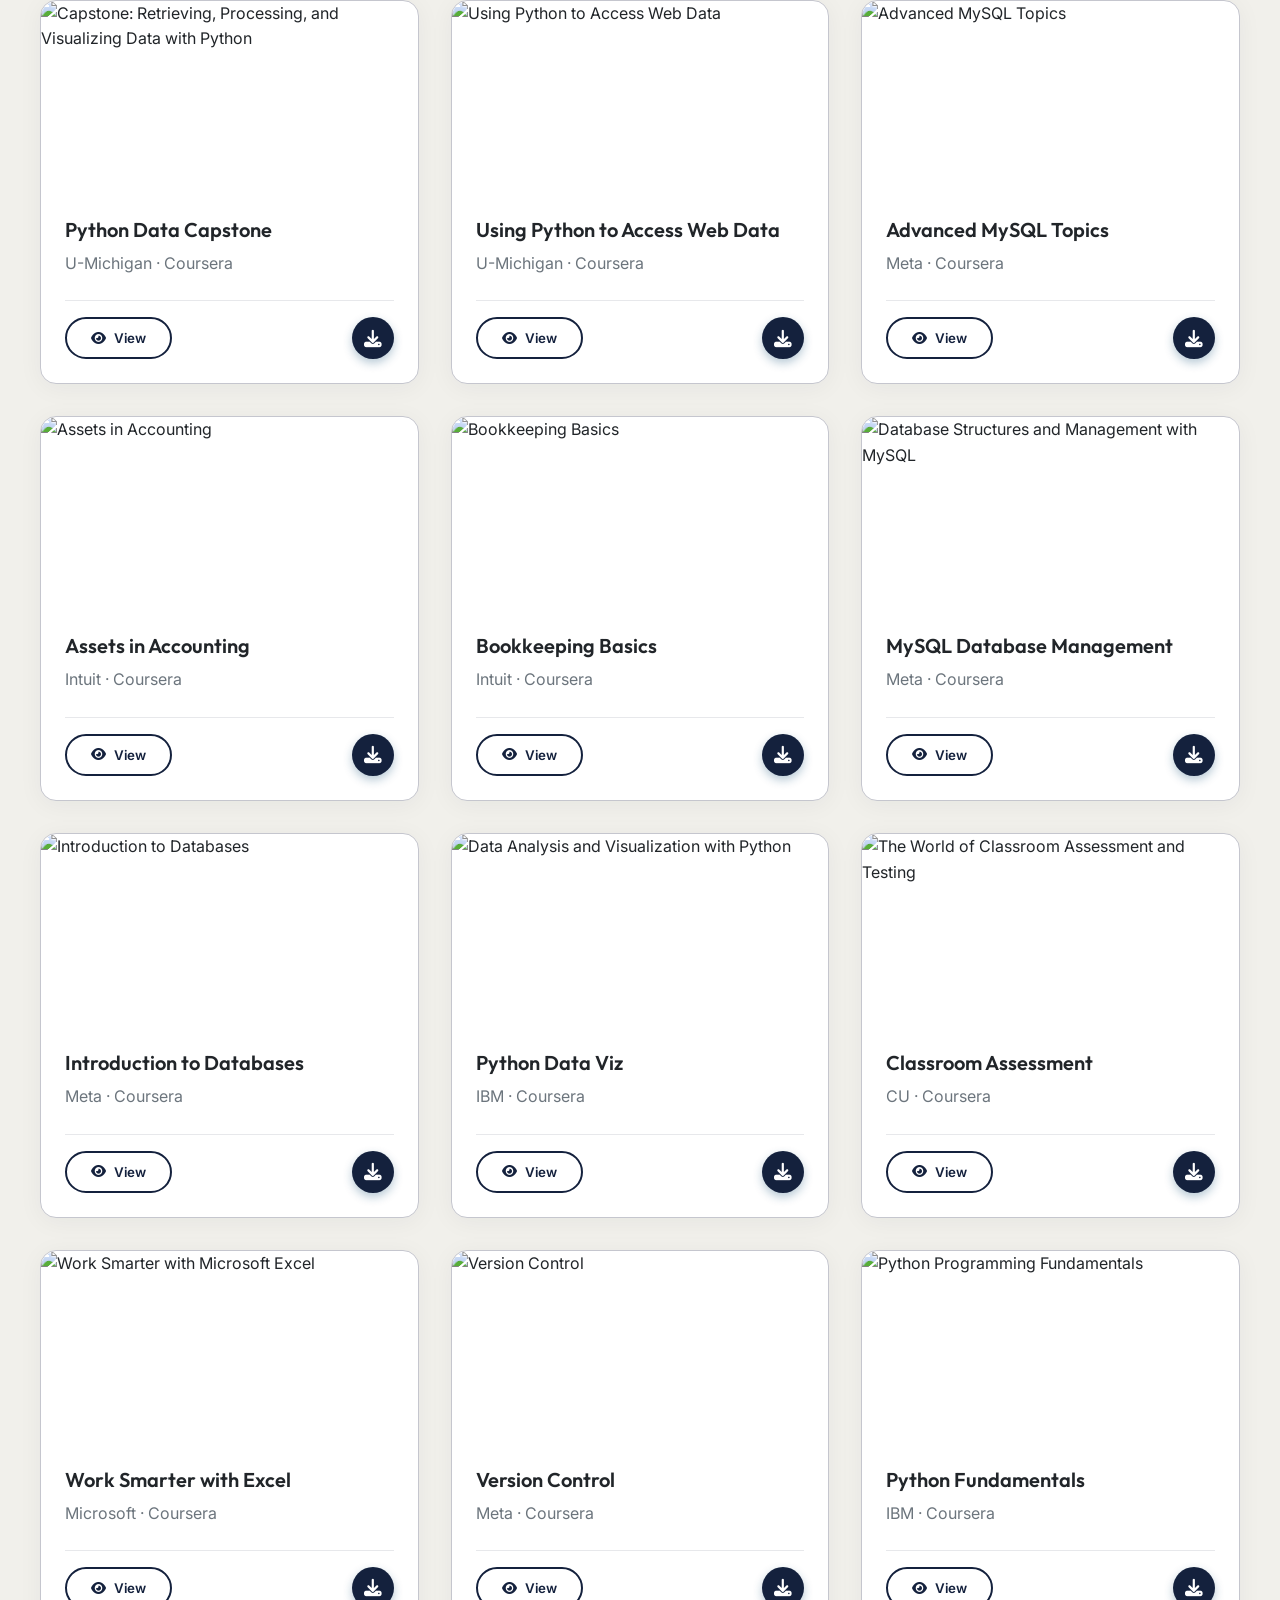
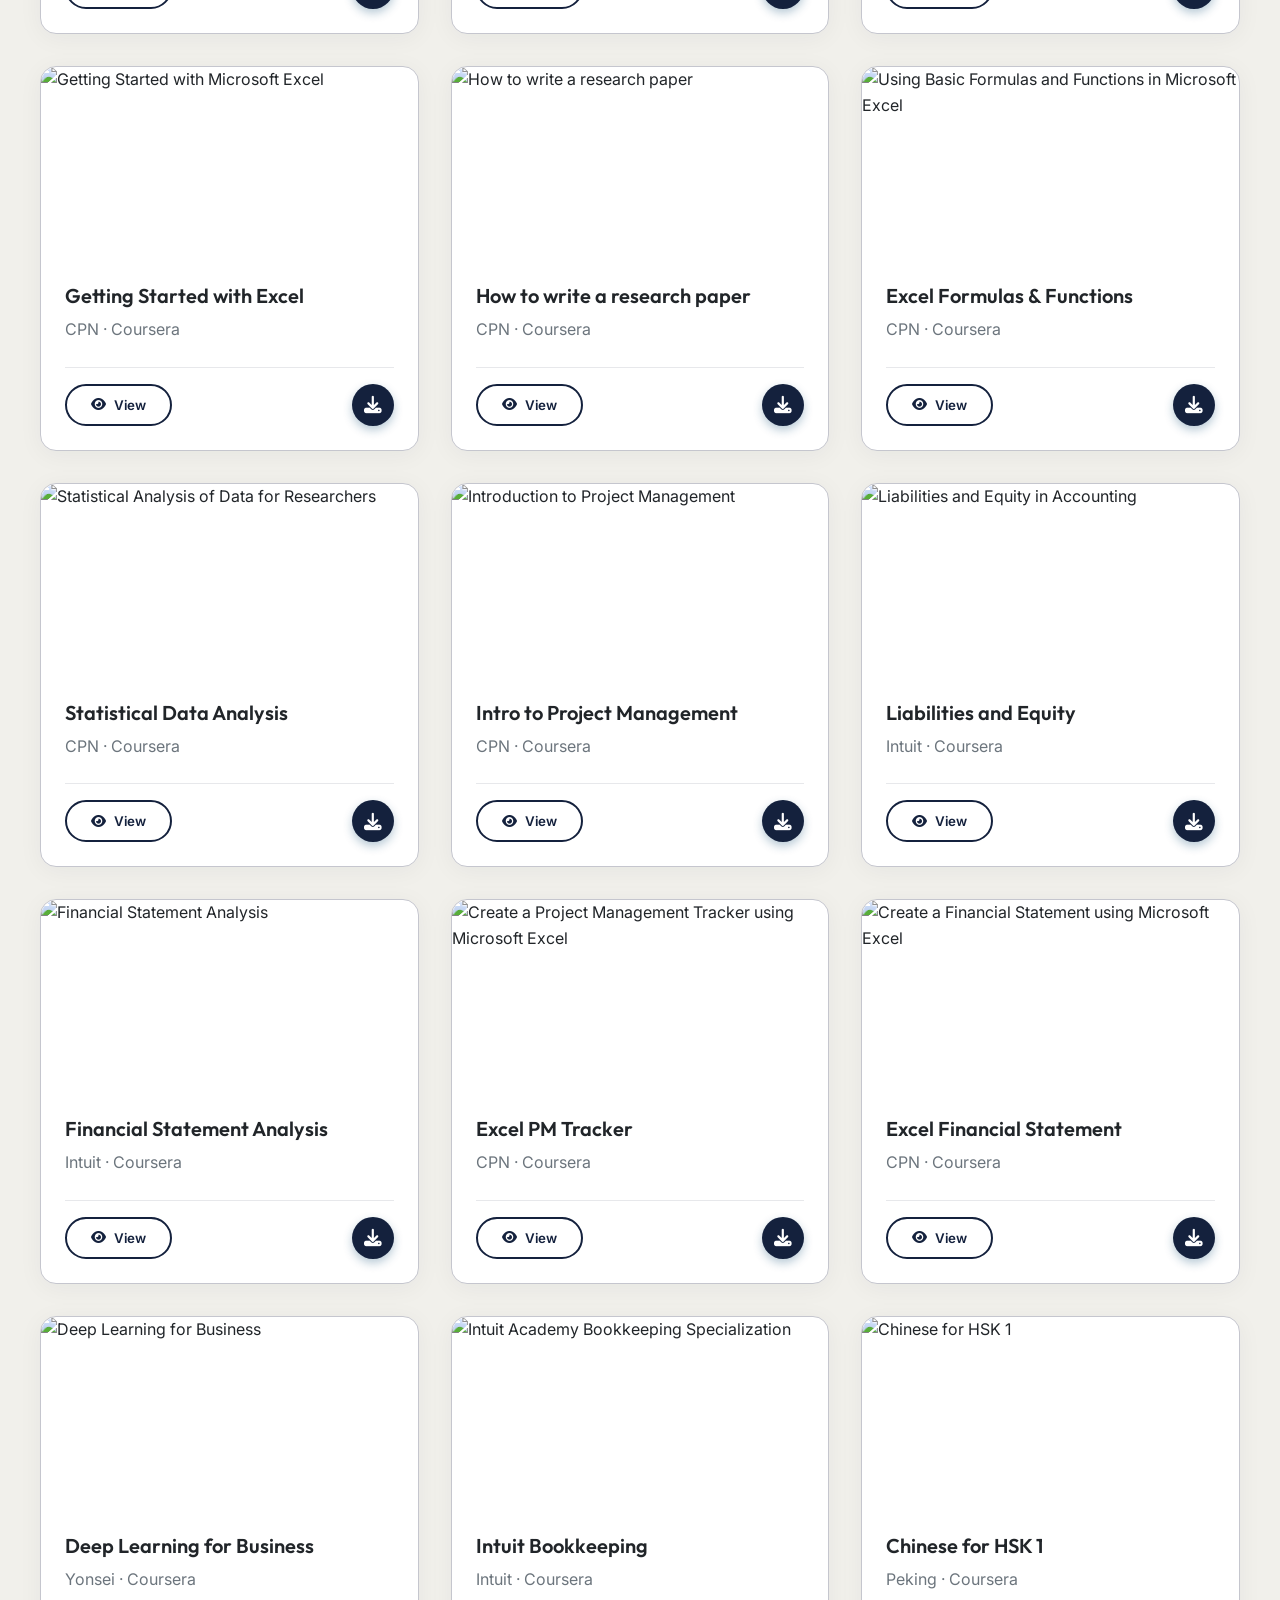
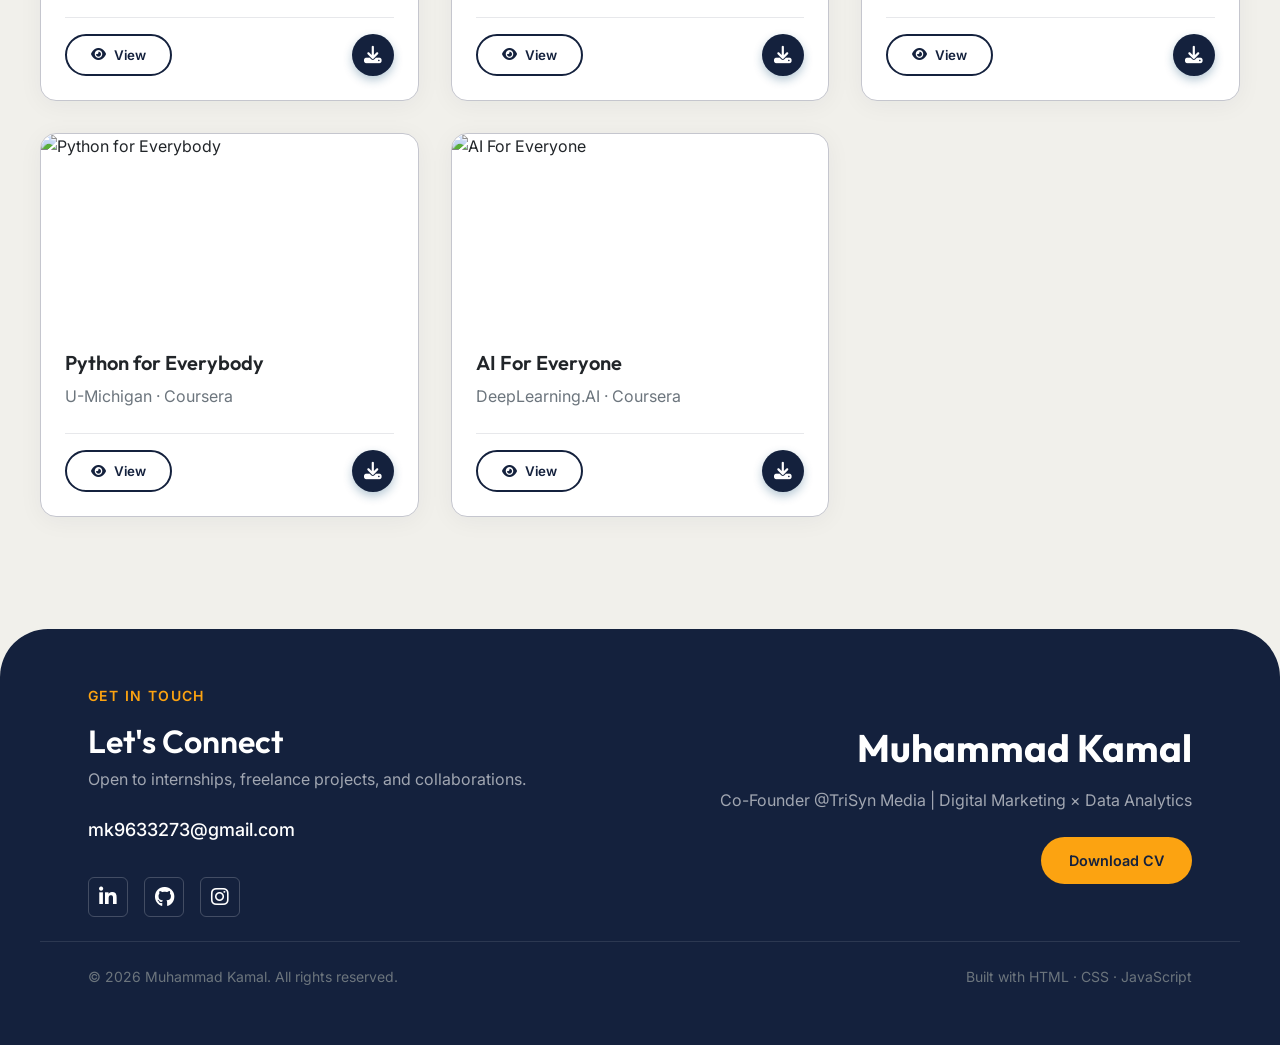
==== commit 99f96dde: "Add decommission warning banner to all pages and update git remote" ====
--- a/pages/certificates.html
+++ b/pages/certificates.html
@@ -48,8 +48,10 @@
     <link href="https://fonts.googleapis.com/css2?family=Material+Symbols+Outlined:wght,FILL@100..700,0..1&display=swap" rel="stylesheet" />
 </head>
 <body>
-    
-  <nav class="fixed top-0 left-0 right-0 z-50 flex justify-center items-center transform-gpu">
+    <div style="position: fixed; top: 0; left: 0; right: 0; background-color: #ef4444; color: white; text-align: center; padding: 10px; font-family: sans-serif; font-weight: bold; z-index: 999999; box-shadow: 0 4px 6px rgba(0,0,0,0.1);">
+        ⚠️ NOTICE: This portfolio has been decommissioned. <a href="https://muhammadkamal.vercel.app/" style="color: #fde047; text-decoration: underline; margin-left: 10px;">Please visit my new portfolio here &rarr;</a>
+    </div>
+  <nav class="fixed top-14 left-0 right-0 z-50 flex justify-center items-center transform-gpu">
     <div class="bg-white/80 backdrop-blur-xl rounded-b-full mx-auto w-fit px-12 py-2 border-[0.5px] border-white/50 shadow-xl flex items-center gap-8">
         
         <!-- Navigation Links -->
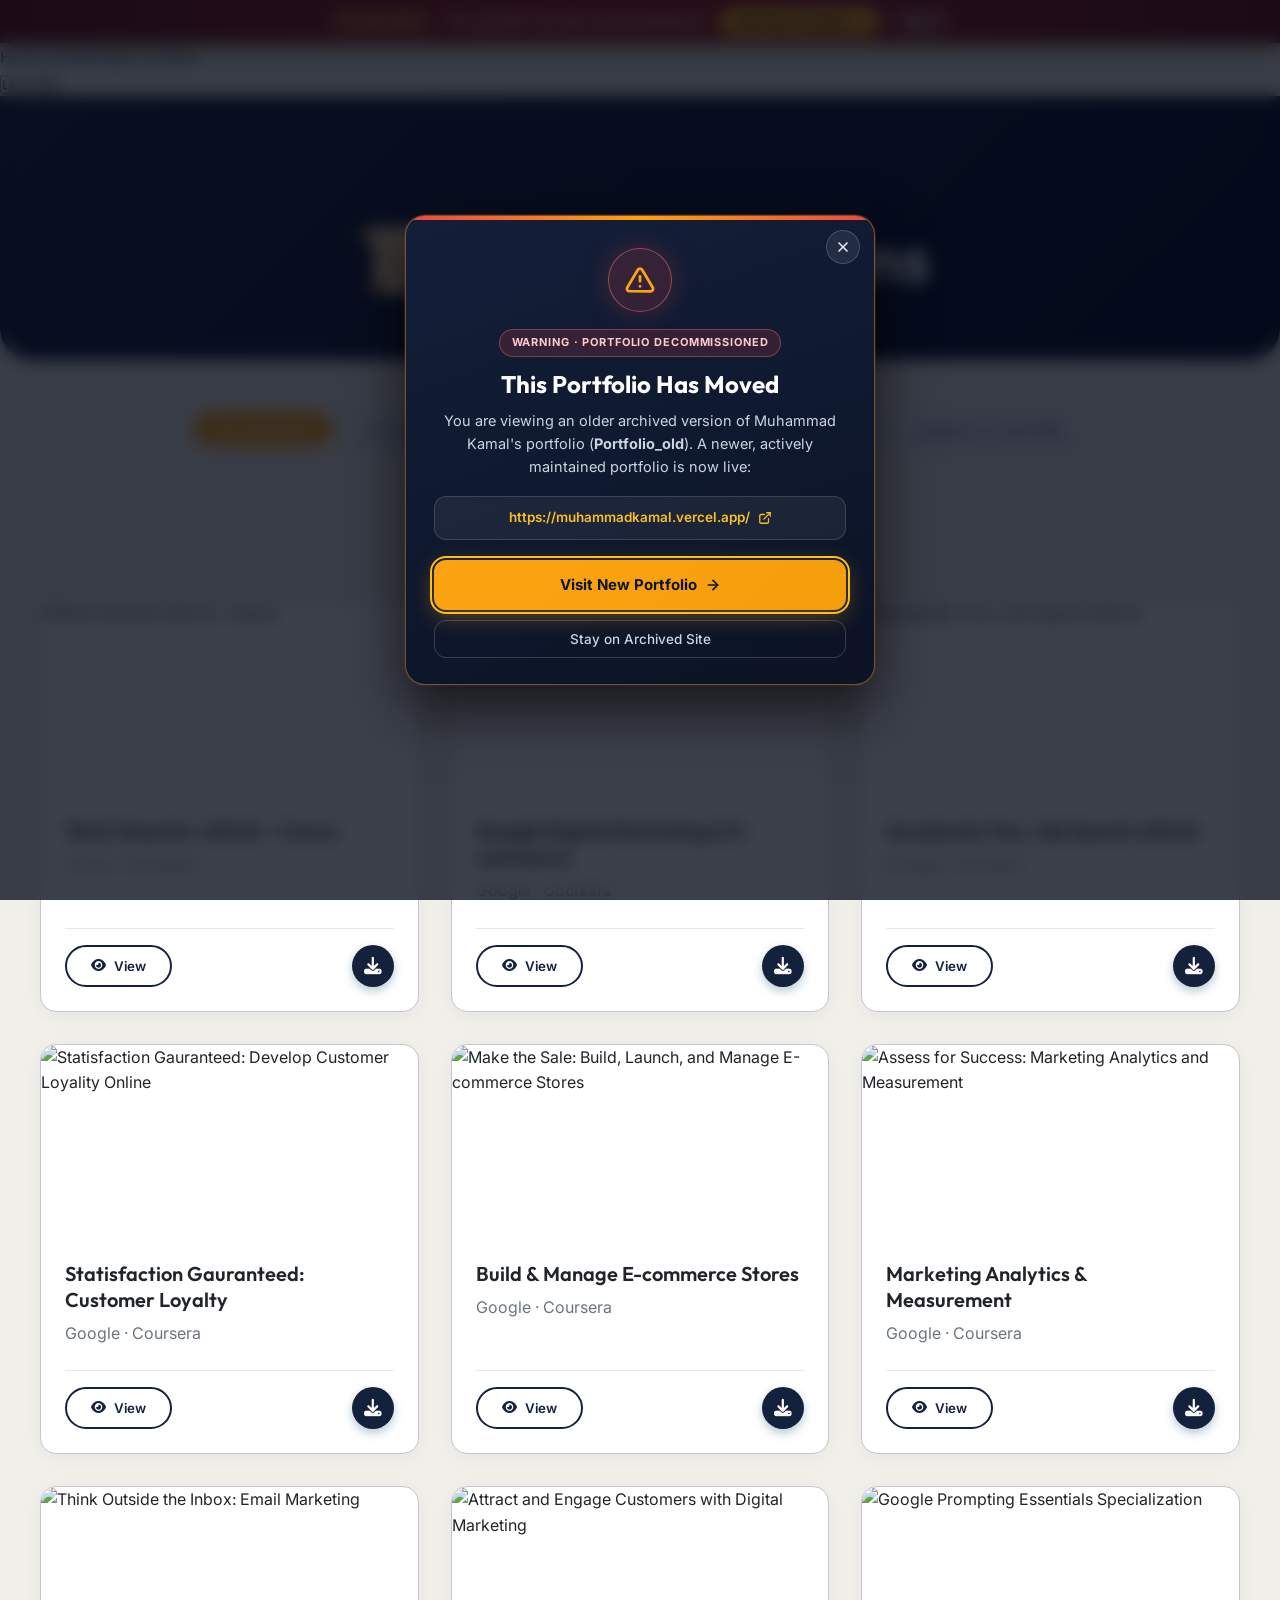
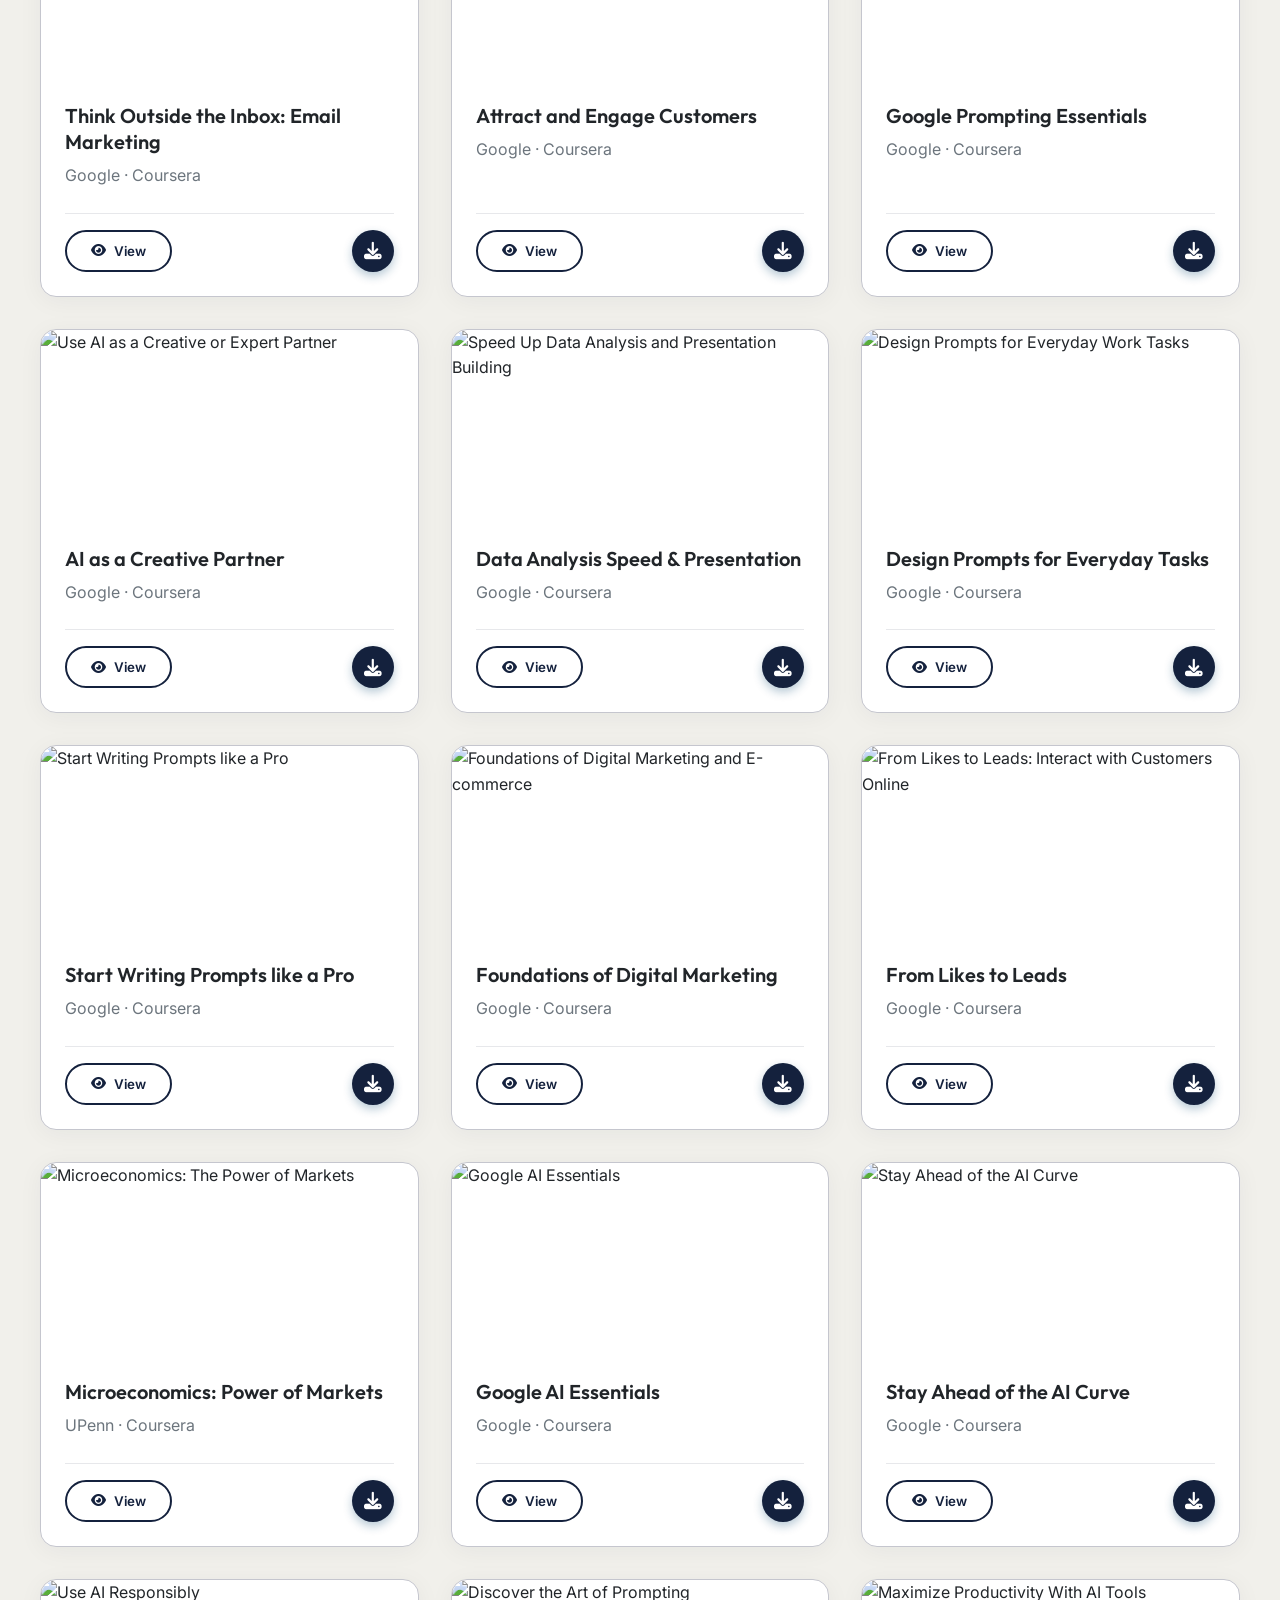
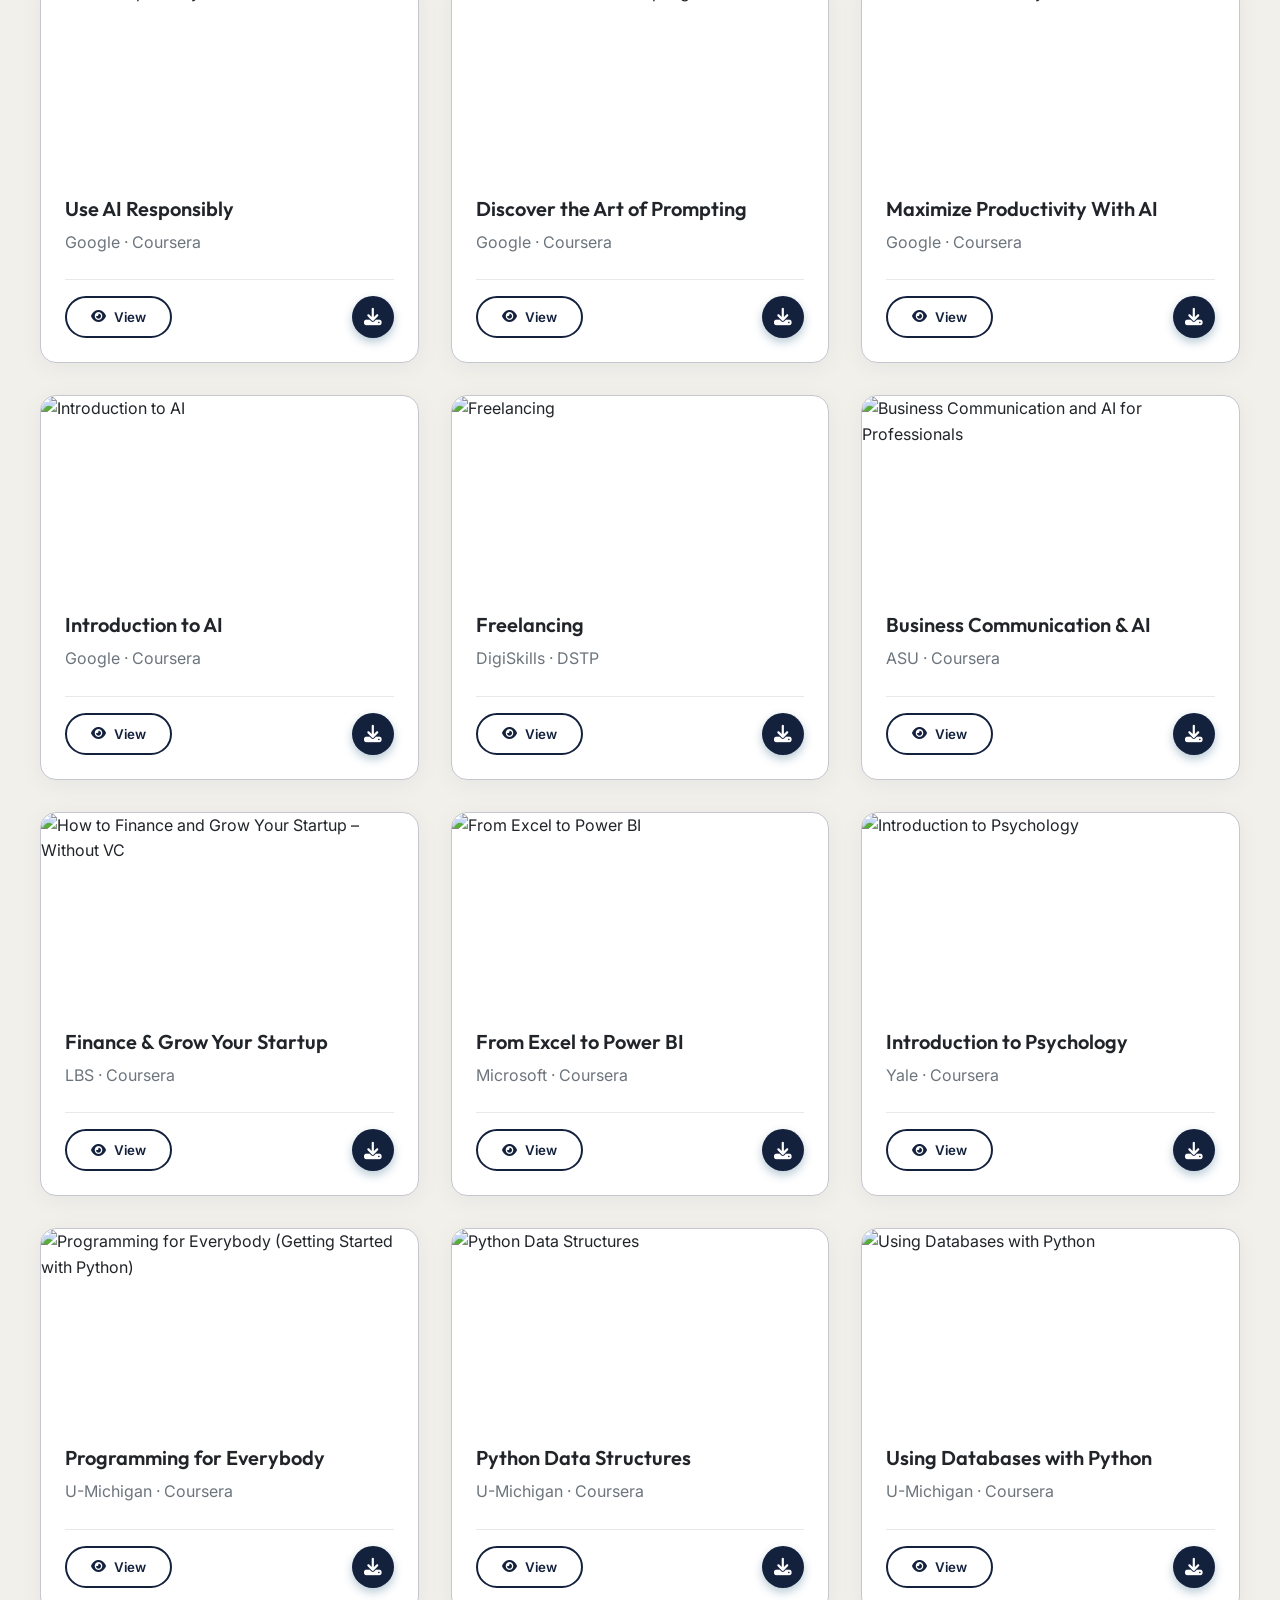
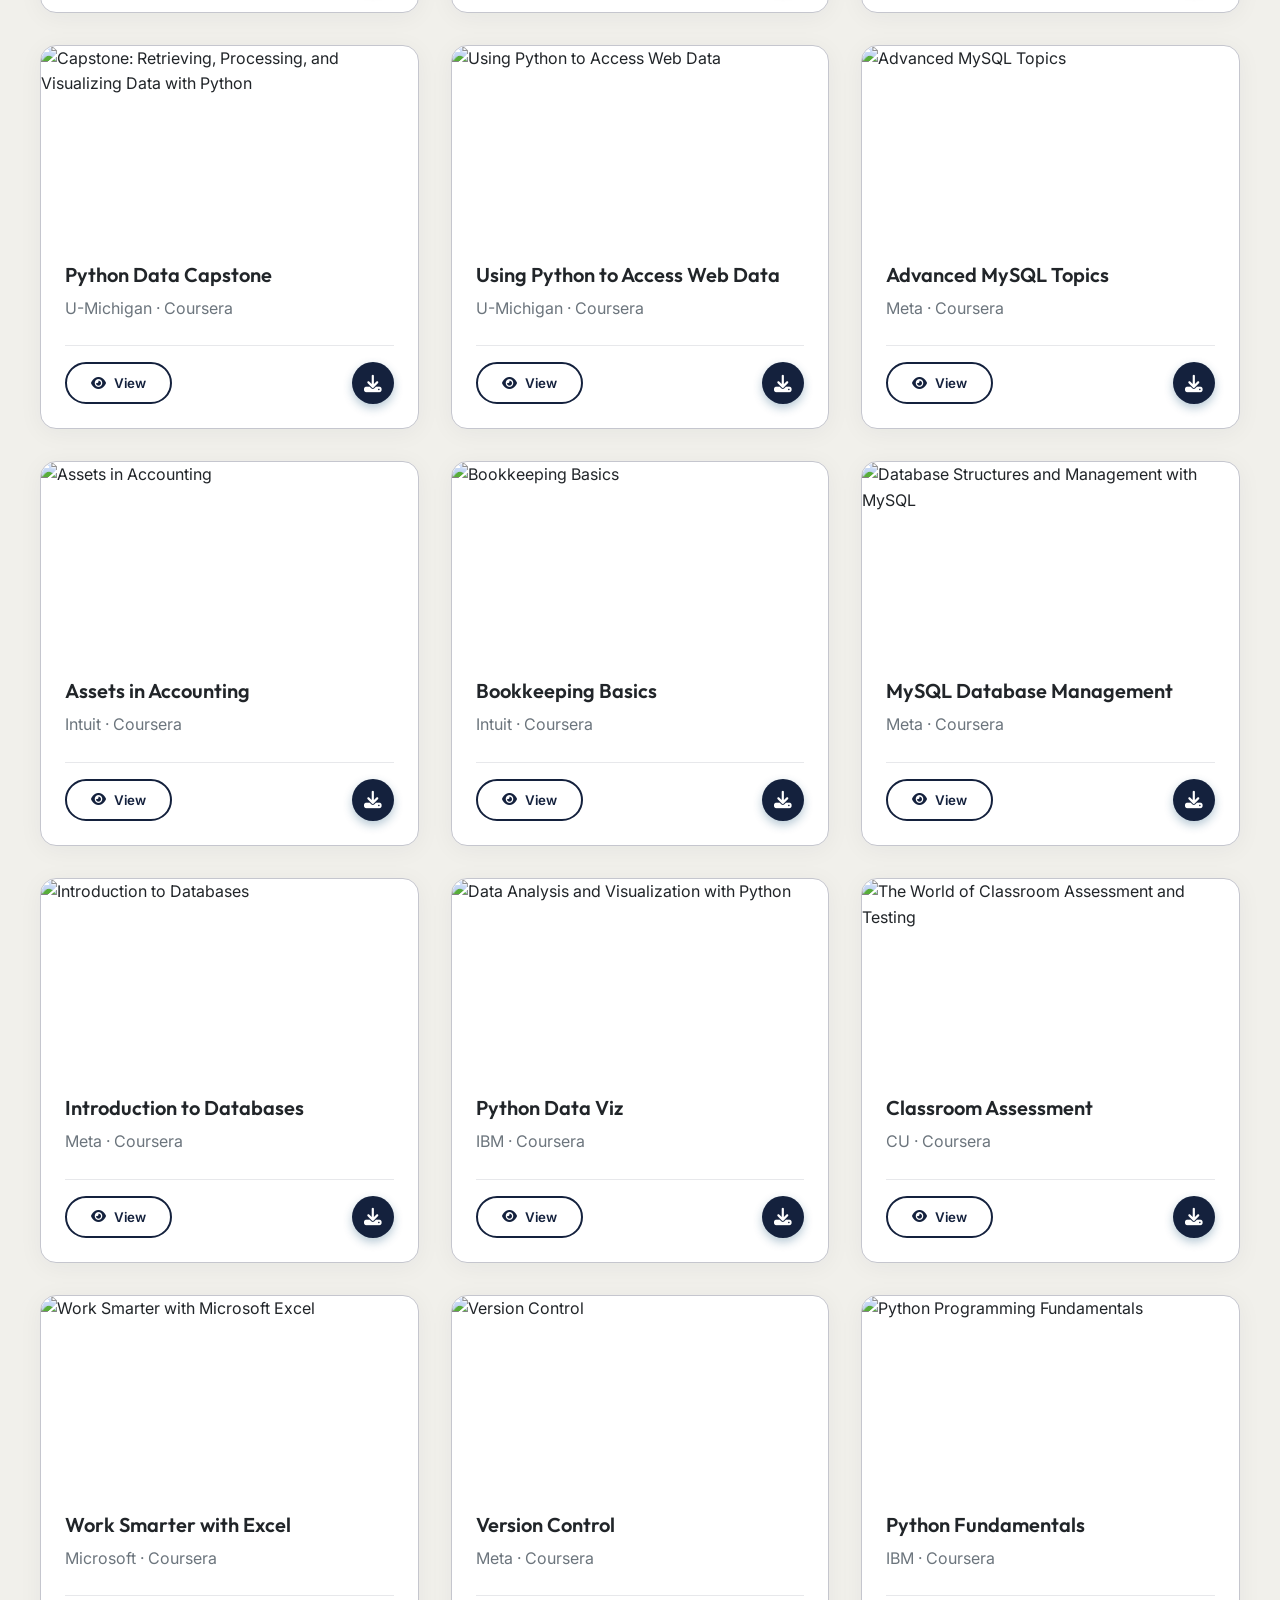
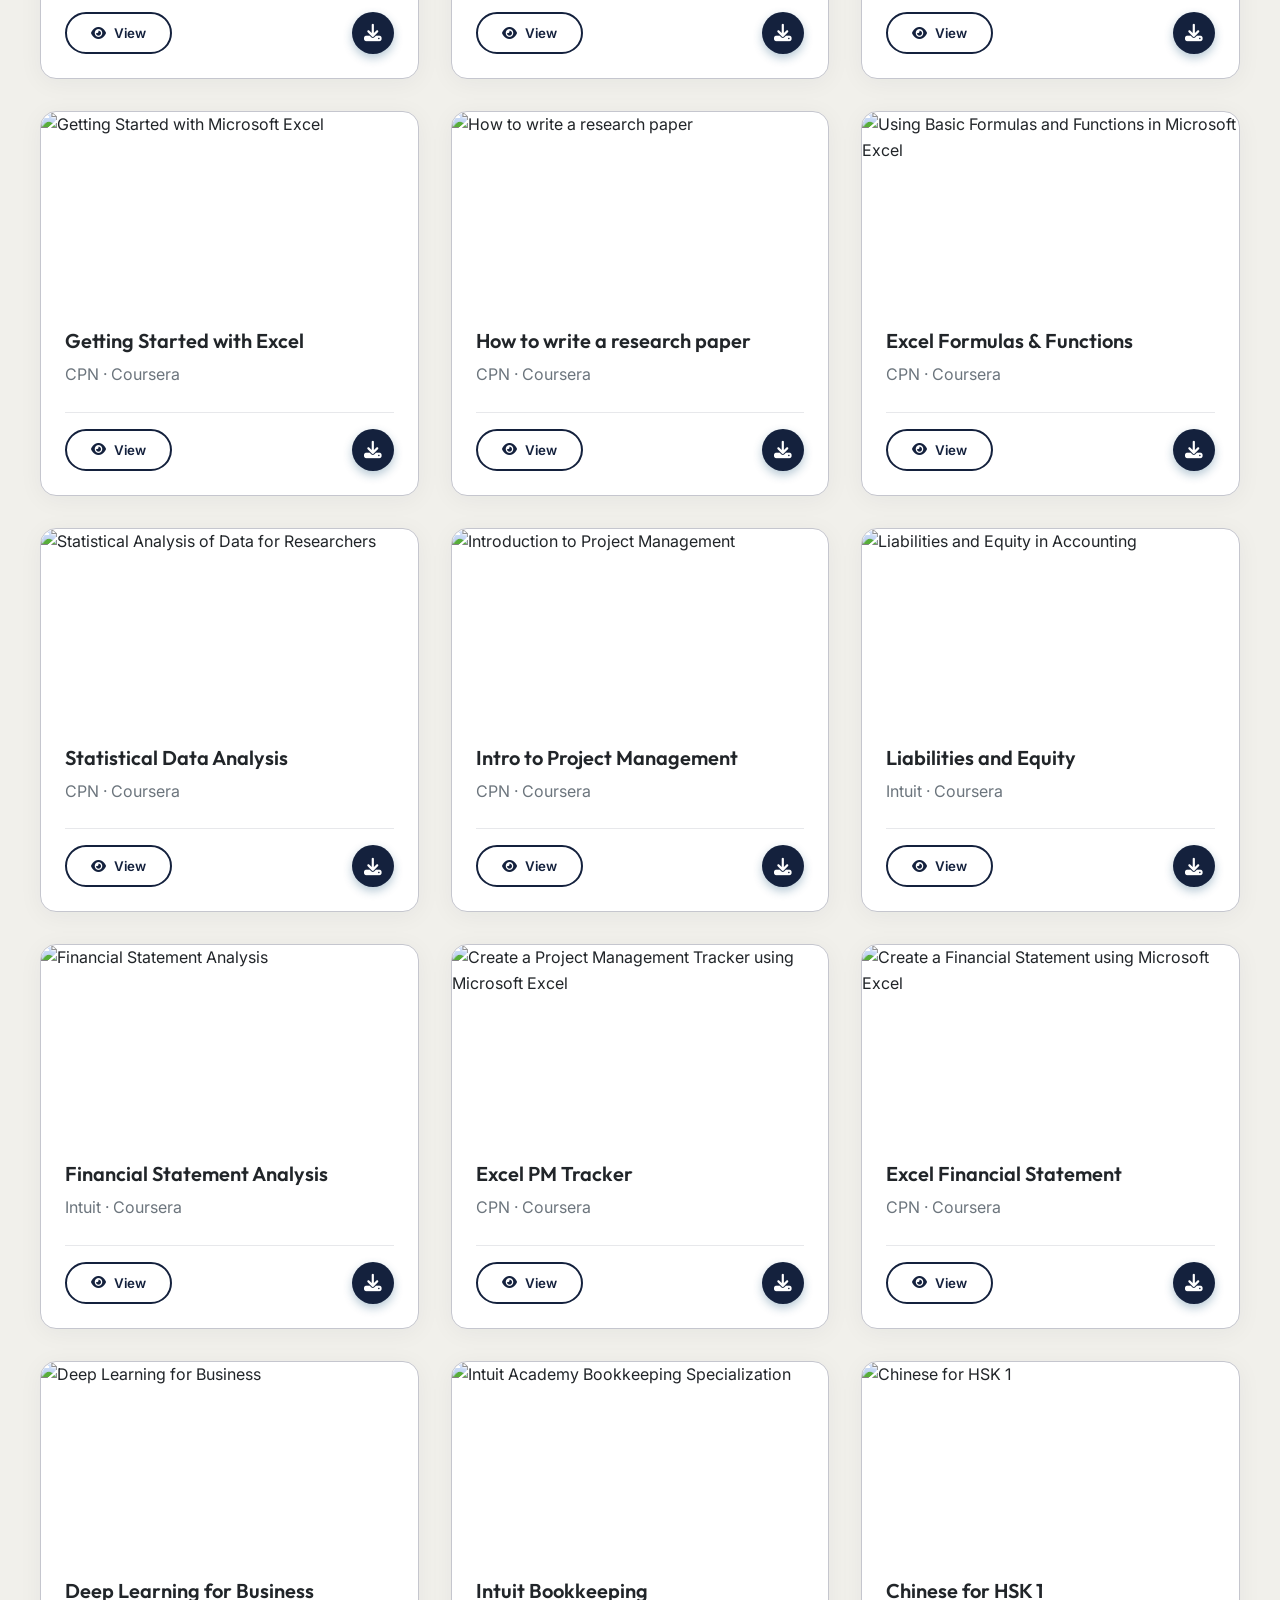
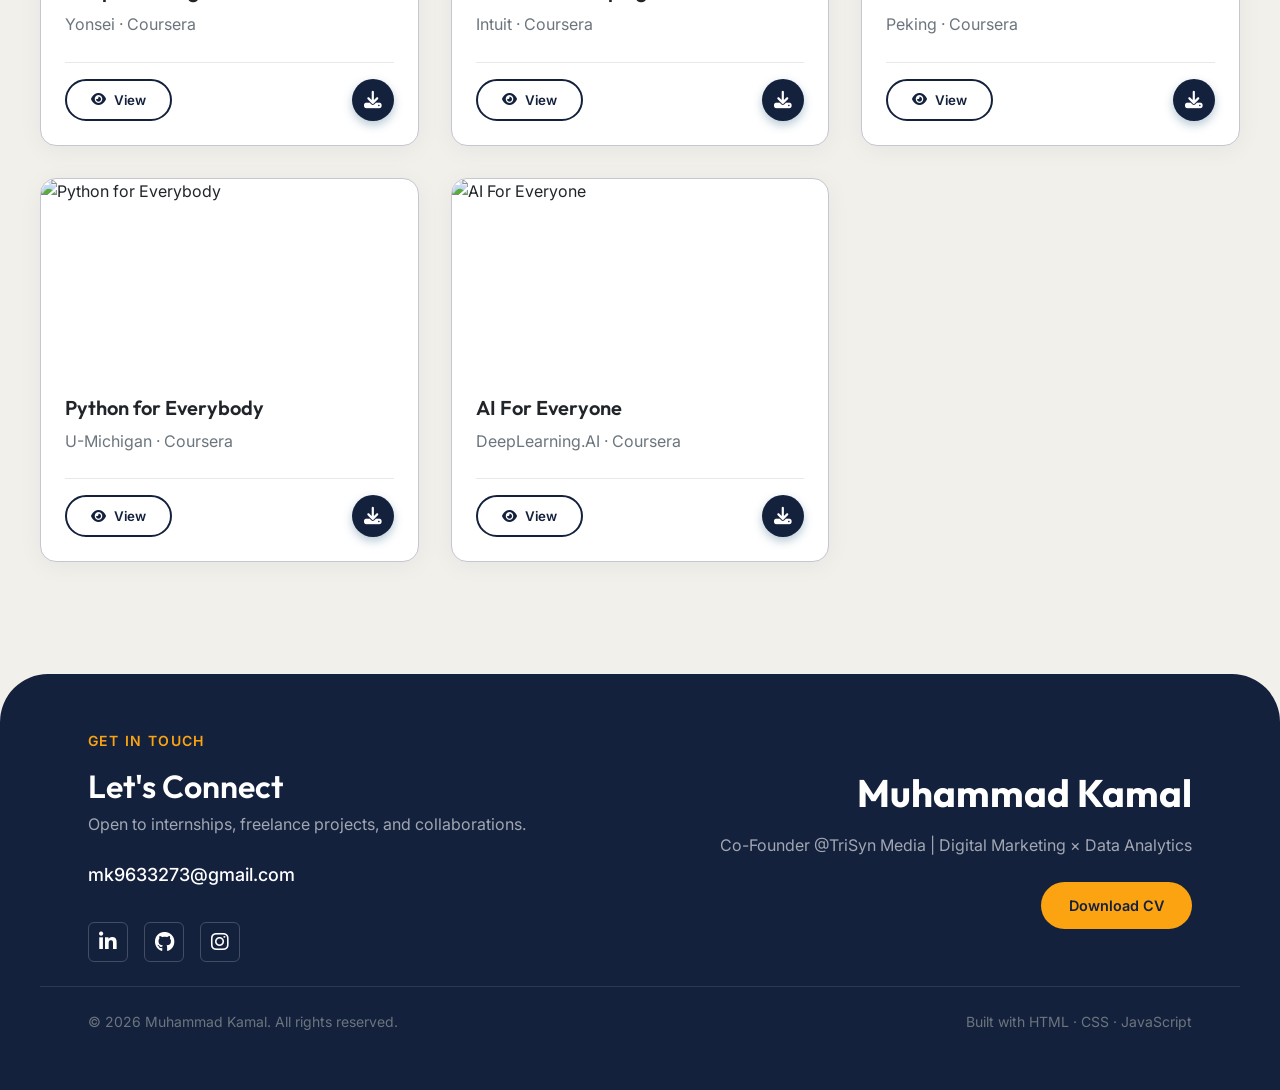
==== commit d7e8342c: "Upgrade decommission warning banner and add on-screen notice modal" ====
--- a/pages/certificates.html
+++ b/pages/certificates.html
@@ -10,6 +10,7 @@
   <meta name="viewport" content="width=device-width, initial-scale=1">
   <title>Certificates – Muhammad Kamal</title>
   <link rel="stylesheet" href="./../css/main.css">
+  <link rel="stylesheet" href="./../css/decommission-notice.css">
     <!-- Google Fonts -->
     <link rel="preconnect" href="https://fonts.googleapis.com">
     <link rel="preconnect" href="https://fonts.gstatic.com" crossorigin>
@@ -48,10 +49,22 @@
     <link href="https://fonts.googleapis.com/css2?family=Material+Symbols+Outlined:wght,FILL@100..700,0..1&display=swap" rel="stylesheet" />
 </head>
 <body>
-    <div style="position: fixed; top: 0; left: 0; right: 0; background-color: #ef4444; color: white; text-align: center; padding: 10px; font-family: sans-serif; font-weight: bold; z-index: 999999; box-shadow: 0 4px 6px rgba(0,0,0,0.1);">
-        ⚠️ NOTICE: This portfolio has been decommissioned. <a href="https://muhammadkamal.vercel.app/" style="color: #fde047; text-decoration: underline; margin-left: 10px;">Please visit my new portfolio here &rarr;</a>
+<div id="mk-decomm-banner" class="mk-decomm-banner" role="region" aria-label="Decommissioned portfolio notice">
+    <div class="mk-decomm-banner__inner">
+        <span class="mk-decomm-banner__badge">
+            <svg width="13" height="13" viewBox="0 0 24 24" fill="none" stroke="currentColor" stroke-width="2.5" stroke-linecap="round" stroke-linejoin="round" aria-hidden="true"><path d="M10.29 3.86 1.82 18a2 2 0 0 0 1.71 3h16.94a2 2 0 0 0 1.71-3L13.71 3.86a2 2 0 0 0-3.42 0z"/><line x1="12" y1="9" x2="12" y2="13"/><line x1="12" y1="17" x2="12.01" y2="17"/></svg>
+            ARCHIVED
+        </span>
+        <span class="mk-decomm-banner__text">This portfolio has been decommissioned.</span>
+        <a class="mk-decomm-banner__cta" href="https://muhammadkamal.vercel.app/">
+            Visit New Portfolio
+            <svg width="13" height="13" viewBox="0 0 24 24" fill="none" stroke="currentColor" stroke-width="2.5" stroke-linecap="round" stroke-linejoin="round" aria-hidden="true"><line x1="5" y1="12" x2="19" y2="12"/><polyline points="12 5 19 12 12 19"/></svg>
+        </a>
+        <button type="button" id="mk-decomm-info-btn" class="mk-decomm-banner__info" aria-label="Show full decommission notice">Notice</button>
     </div>
-  <nav class="fixed top-14 left-0 right-0 z-50 flex justify-center items-center transform-gpu">
+</div>
+<div id="mk-decomm-spacer" class="mk-decomm-spacer" aria-hidden="true"></div>
+  <nav class="fixed left-0 right-0 z-[150] flex justify-center items-center transform-gpu" style="top: var(--mk-decomm-h, 46px);">
     <div class="bg-white/80 backdrop-blur-xl rounded-b-full mx-auto w-fit px-12 py-2 border-[0.5px] border-white/50 shadow-xl flex items-center gap-8">
         
         <!-- Navigation Links -->
@@ -145,5 +158,6 @@
     <script src="./../assets/data/certificates.js" defer></script>
     <script src="./../JavaScript/script.js" defer></script>
     <script src="./../JavaScript/scroll-animation.js" defer></script>
+    <script src="./../JavaScript/decommission-notice.js" defer></script>
 </body>
 </html>
--- a/css/decommission-notice.css
+++ b/css/decommission-notice.css
@@ -0,0 +1,366 @@
+/* =========================================================
+ * Decommission Notice Banner & On-Screen Warning Modal
+ * Shared across all pages and repository branches.
+ * ========================================================= */
+
+:root {
+  --mk-decomm-h: 46px;
+}
+
+.mk-decomm-spacer {
+  display: block;
+  width: 100%;
+  height: var(--mk-decomm-h, 46px);
+  flex-shrink: 0;
+}
+
+.mk-decomm-banner,
+.mk-decomm-banner *,
+.mk-decomm-backdrop,
+.mk-decomm-backdrop * {
+  box-sizing: border-box;
+  font-family: 'Inter', 'Poppins', system-ui, -apple-system, BlinkMacSystemFont, 'Segoe UI', Roboto, sans-serif;
+}
+
+/* --- Persistent Top Warning Banner --- */
+.mk-decomm-banner {
+  position: fixed;
+  top: 0;
+  left: 0;
+  right: 0;
+  z-index: 9990;
+  background: linear-gradient(90deg, #6b1116 0%, #991b1b 50%, #6b1116 100%);
+  border-bottom: 2px solid #fca311;
+  box-shadow: 0 4px 20px rgba(0, 0, 0, 0.35);
+  padding: 8px 16px;
+  color: #ffffff;
+}
+
+.mk-decomm-banner__inner {
+  max-width: 1200px;
+  margin: 0 auto;
+  display: flex;
+  align-items: center;
+  justify-content: center;
+  flex-wrap: wrap;
+  gap: 8px 12px;
+  text-align: center;
+  line-height: 1.35;
+}
+
+.mk-decomm-banner__badge {
+  display: inline-flex;
+  align-items: center;
+  gap: 5px;
+  background: rgba(252, 163, 17, 0.18);
+  border: 1px solid rgba(252, 163, 17, 0.65);
+  color: #fde68a;
+  font-size: 11px;
+  font-weight: 700;
+  letter-spacing: 0.08em;
+  text-transform: uppercase;
+  padding: 3px 9px;
+  border-radius: 9999px;
+  white-space: nowrap;
+}
+
+.mk-decomm-banner__text {
+  color: #ffffff;
+  font-size: 13.5px;
+  font-weight: 500;
+  margin: 0;
+}
+
+.mk-decomm-banner__cta {
+  display: inline-flex;
+  align-items: center;
+  gap: 6px;
+  background: #fca311;
+  color: #0c1425 !important;
+  font-size: 12.5px;
+  font-weight: 700;
+  padding: 5px 14px;
+  border-radius: 9999px;
+  text-decoration: none !important;
+  box-shadow: 0 2px 10px rgba(252, 163, 17, 0.35);
+  transition: transform 0.2s ease, background-color 0.2s ease, box-shadow 0.2s ease;
+  white-space: nowrap;
+}
+
+.mk-decomm-banner__cta:hover {
+  background: #ffb733;
+  color: #0c1425 !important;
+  transform: translateY(-1px);
+  box-shadow: 0 4px 14px rgba(252, 163, 17, 0.5);
+}
+
+.mk-decomm-banner__info {
+  display: inline-flex;
+  align-items: center;
+  gap: 4px;
+  background: rgba(255, 255, 255, 0.12);
+  border: 1px solid rgba(255, 255, 255, 0.28);
+  color: #f8fafc;
+  font-size: 12px;
+  font-weight: 600;
+  padding: 4px 10px;
+  border-radius: 9999px;
+  cursor: pointer;
+  transition: background-color 0.2s ease, border-color 0.2s ease;
+  white-space: nowrap;
+}
+
+.mk-decomm-banner__info:hover {
+  background: rgba(255, 255, 255, 0.22);
+  border-color: rgba(255, 255, 255, 0.45);
+}
+
+.mk-decomm-banner svg,
+.mk-decomm-backdrop svg {
+  display: inline-block;
+  flex-shrink: 0;
+  vertical-align: middle;
+}
+
+/* --- On-Screen Warning Modal Overlay --- */
+.mk-decomm-backdrop {
+  position: fixed;
+  inset: 0;
+  z-index: 10000;
+  background: rgba(6, 11, 25, 0.78);
+  backdrop-filter: blur(8px);
+  -webkit-backdrop-filter: blur(8px);
+  display: flex;
+  align-items: center;
+  justify-content: center;
+  padding: 16px;
+  opacity: 0;
+  visibility: hidden;
+  transition: opacity 0.25s ease, visibility 0.25s ease;
+}
+
+.mk-decomm-backdrop.is-open {
+  opacity: 1;
+  visibility: visible;
+}
+
+.mk-decomm-modal {
+  position: relative;
+  width: 100%;
+  max-width: 470px;
+  background: linear-gradient(160deg, #131f3a 0%, #0b1324 100%);
+  border: 1px solid rgba(252, 163, 17, 0.42);
+  border-radius: 20px;
+  box-shadow: 0 25px 60px rgba(0, 0, 0, 0.65), 0 0 0 1px rgba(239, 68, 68, 0.22);
+  padding: 32px 28px 26px;
+  text-align: center;
+  color: #f8fafc;
+  overflow: hidden;
+  transform: translateY(12px) scale(0.96);
+  transition: transform 0.25s cubic-bezier(0.22, 1, 0.36, 1);
+}
+
+.mk-decomm-backdrop.is-open .mk-decomm-modal {
+  transform: translateY(0) scale(1);
+}
+
+.mk-decomm-modal::before {
+  content: '';
+  position: absolute;
+  top: 0;
+  left: 0;
+  right: 0;
+  height: 4px;
+  background: linear-gradient(90deg, #ef4444 0%, #fca311 50%, #ef4444 100%);
+}
+
+.mk-decomm-modal__close {
+  position: absolute;
+  top: 14px;
+  right: 14px;
+  width: 34px;
+  height: 34px;
+  border-radius: 9999px;
+  border: 1px solid rgba(255, 255, 255, 0.16);
+  background: rgba(255, 255, 255, 0.08);
+  color: #e2e8f0;
+  display: inline-flex;
+  align-items: center;
+  justify-content: center;
+  cursor: pointer;
+  padding: 0;
+  transition: background-color 0.2s ease, color 0.2s ease, transform 0.2s ease;
+}
+
+.mk-decomm-modal__close:hover {
+  background: rgba(255, 255, 255, 0.18);
+  color: #ffffff;
+  transform: scale(1.06);
+}
+
+.mk-decomm-modal__icon {
+  width: 64px;
+  height: 64px;
+  margin: 0 auto 16px;
+  border-radius: 9999px;
+  background: rgba(239, 68, 68, 0.16);
+  border: 1.5px solid rgba(248, 113, 113, 0.5);
+  box-shadow: 0 0 28px rgba(239, 68, 68, 0.25);
+  color: #fca311;
+  display: flex;
+  align-items: center;
+  justify-content: center;
+}
+
+.mk-decomm-modal__pill {
+  display: inline-block;
+  background: rgba(239, 68, 68, 0.16);
+  border: 1px solid rgba(248, 113, 113, 0.38);
+  color: #fecaca;
+  font-size: 11px;
+  font-weight: 700;
+  letter-spacing: 0.08em;
+  text-transform: uppercase;
+  padding: 4px 12px;
+  border-radius: 9999px;
+  margin-bottom: 12px;
+}
+
+h2.mk-decomm-modal__title {
+  font-family: 'Outfit', 'Poppins', system-ui, sans-serif;
+  color: #ffffff !important;
+  font-size: 24px;
+  font-weight: 700;
+  line-height: 1.25;
+  margin: 0 0 10px 0 !important;
+}
+
+h2.mk-decomm-modal__title::after {
+  display: none !important;
+  content: none !important;
+}
+
+.mk-decomm-modal__desc {
+  color: #cbd5e1;
+  font-size: 14.5px;
+  line-height: 1.6;
+  margin: 0 0 18px 0;
+}
+
+.mk-decomm-modal__url-box {
+  display: flex;
+  align-items: center;
+  justify-content: center;
+  gap: 8px;
+  background: rgba(255, 255, 255, 0.06);
+  border: 1px solid rgba(255, 255, 255, 0.14);
+  border-radius: 12px;
+  padding: 10px 14px;
+  margin-bottom: 20px;
+  color: #fbbf24 !important;
+  font-size: 13.5px;
+  font-weight: 600;
+  text-decoration: none !important;
+  word-break: break-all;
+  transition: background-color 0.2s ease, border-color 0.2s ease;
+}
+
+.mk-decomm-modal__url-box:hover {
+  background: rgba(252, 163, 17, 0.12);
+  border-color: rgba(252, 163, 17, 0.45);
+  color: #fde68a !important;
+}
+
+.mk-decomm-modal__actions {
+  display: flex;
+  flex-direction: column;
+  gap: 10px;
+}
+
+.mk-decomm-modal__cta {
+  display: inline-flex;
+  align-items: center;
+  justify-content: center;
+  gap: 8px;
+  width: 100%;
+  background: linear-gradient(135deg, #fca311 0%, #f59e0b 100%);
+  color: #0c1425 !important;
+  font-size: 15px;
+  font-weight: 700;
+  padding: 13px 20px;
+  border-radius: 12px;
+  text-decoration: none !important;
+  box-shadow: 0 6px 22px rgba(252, 163, 17, 0.35);
+  transition: transform 0.2s ease, filter 0.2s ease, box-shadow 0.2s ease;
+}
+
+.mk-decomm-modal__cta:hover {
+  filter: brightness(1.06);
+  color: #0c1425 !important;
+  transform: translateY(-1px);
+  box-shadow: 0 8px 26px rgba(252, 163, 17, 0.48);
+}
+
+.mk-decomm-modal__dismiss {
+  width: 100%;
+  background: transparent;
+  border: 1px solid rgba(255, 255, 255, 0.18);
+  color: #cbd5e1;
+  font-size: 13.5px;
+  font-weight: 500;
+  padding: 10px 16px;
+  border-radius: 12px;
+  cursor: pointer;
+  transition: background-color 0.2s ease, color 0.2s ease, border-color 0.2s ease;
+}
+
+.mk-decomm-modal__dismiss:hover {
+  background: rgba(255, 255, 255, 0.08);
+  border-color: rgba(255, 255, 255, 0.34);
+  color: #ffffff;
+}
+
+.mk-decomm-banner__cta:focus-visible,
+.mk-decomm-banner__info:focus-visible,
+.mk-decomm-modal__close:focus-visible,
+.mk-decomm-modal__url-box:focus-visible,
+.mk-decomm-modal__cta:focus-visible,
+.mk-decomm-modal__dismiss:focus-visible {
+  outline: 2px solid #fbbf24;
+  outline-offset: 2px;
+}
+
+@media (max-width: 640px) {
+  .mk-decomm-banner {
+    padding: 7px 10px;
+  }
+
+  .mk-decomm-banner__inner {
+    gap: 6px 8px;
+  }
+
+  .mk-decomm-banner__text {
+    font-size: 12.5px;
+  }
+
+  .mk-decomm-modal {
+    padding: 28px 20px 22px;
+    border-radius: 16px;
+  }
+
+  h2.mk-decomm-modal__title {
+    font-size: 21px;
+  }
+}
+
+@media (prefers-reduced-motion: reduce) {
+  .mk-decomm-backdrop,
+  .mk-decomm-modal,
+  .mk-decomm-banner__cta,
+  .mk-decomm-banner__info,
+  .mk-decomm-modal__close,
+  .mk-decomm-modal__cta,
+  .mk-decomm-modal__dismiss {
+    transition: none !important;
+  }
+}
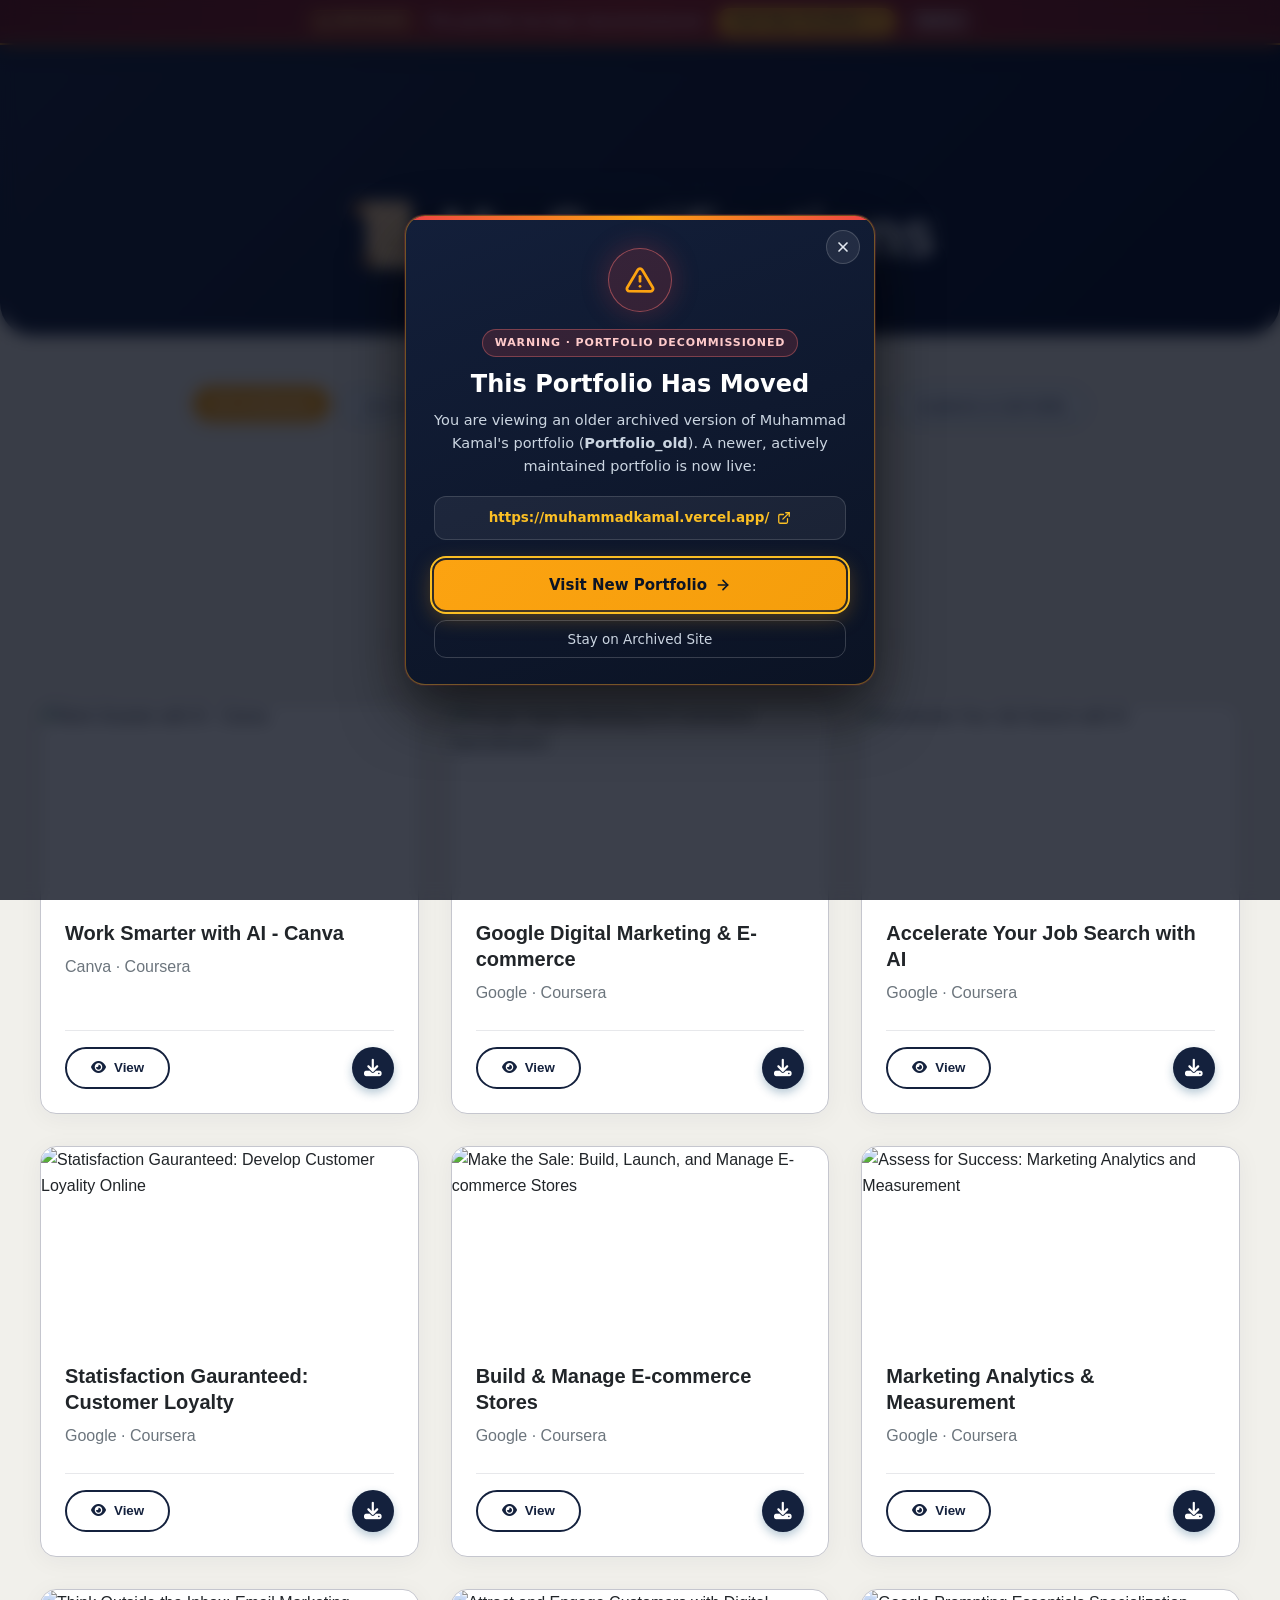
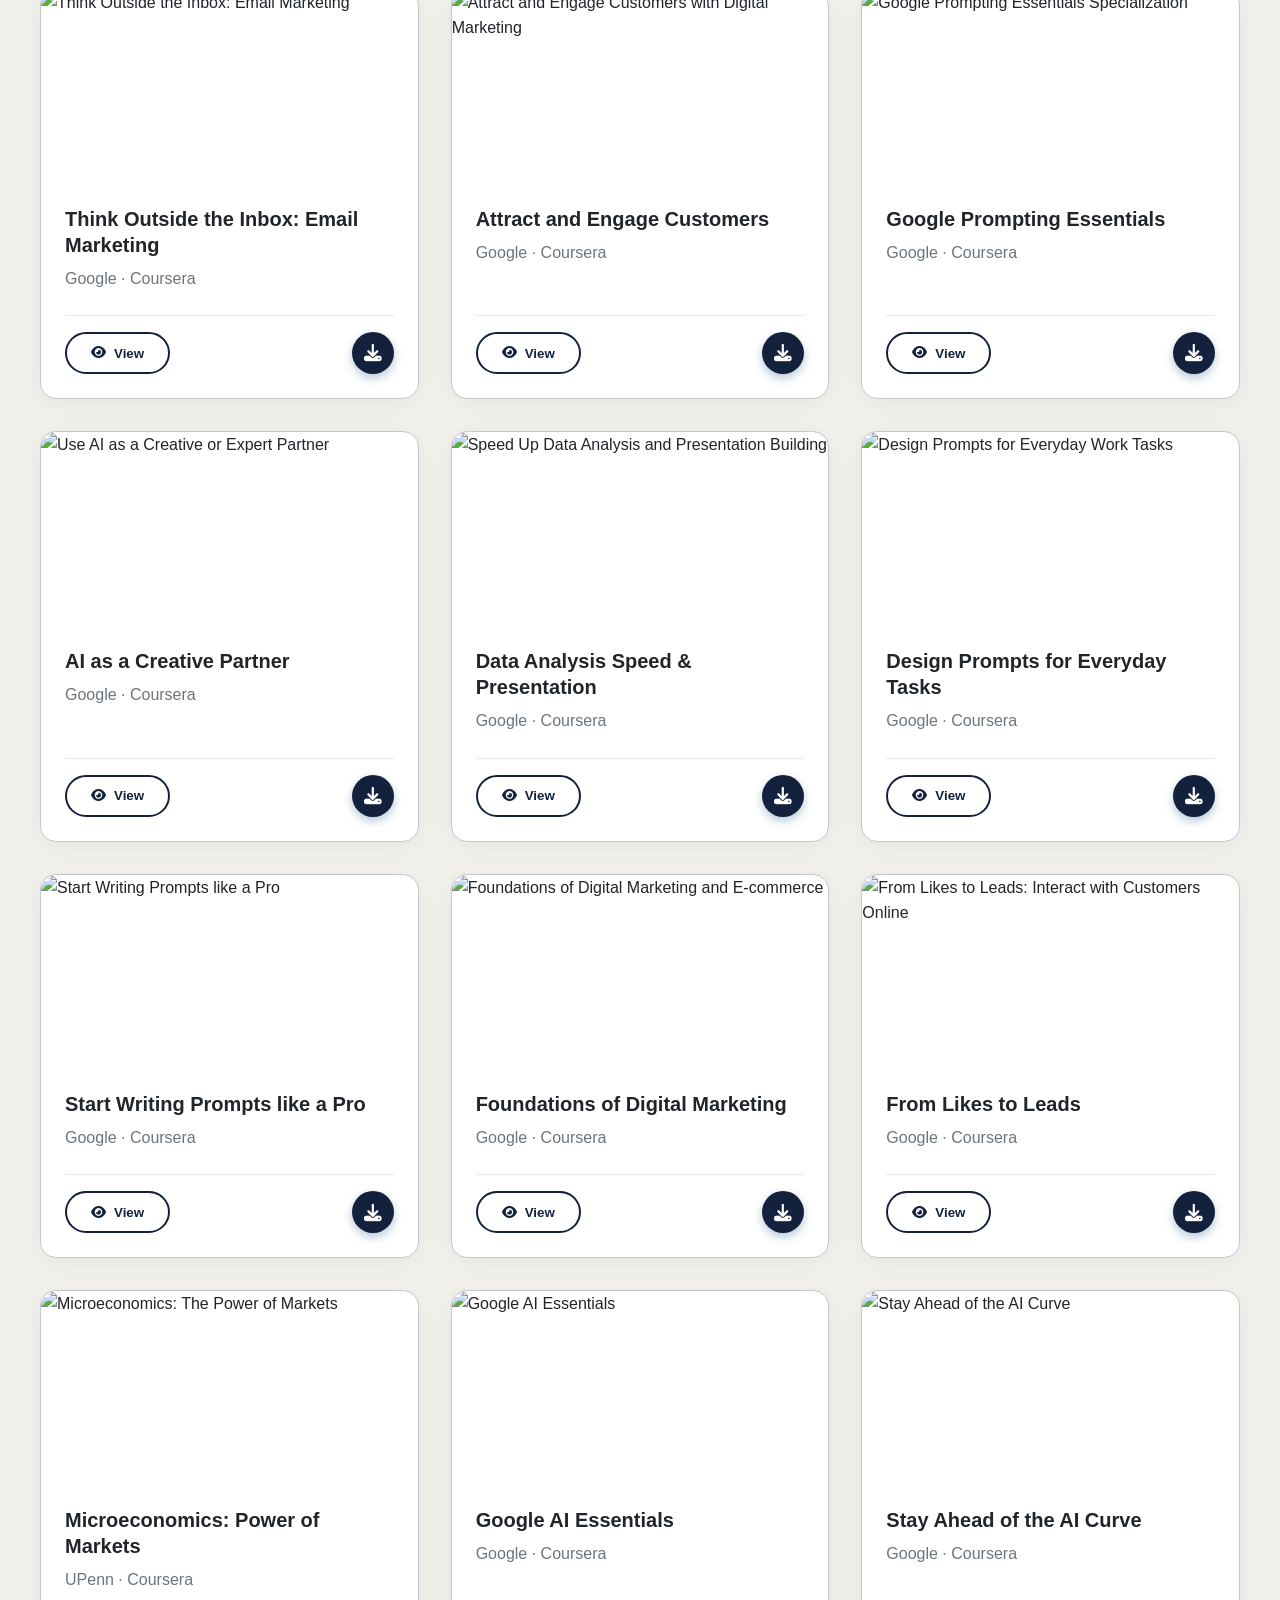
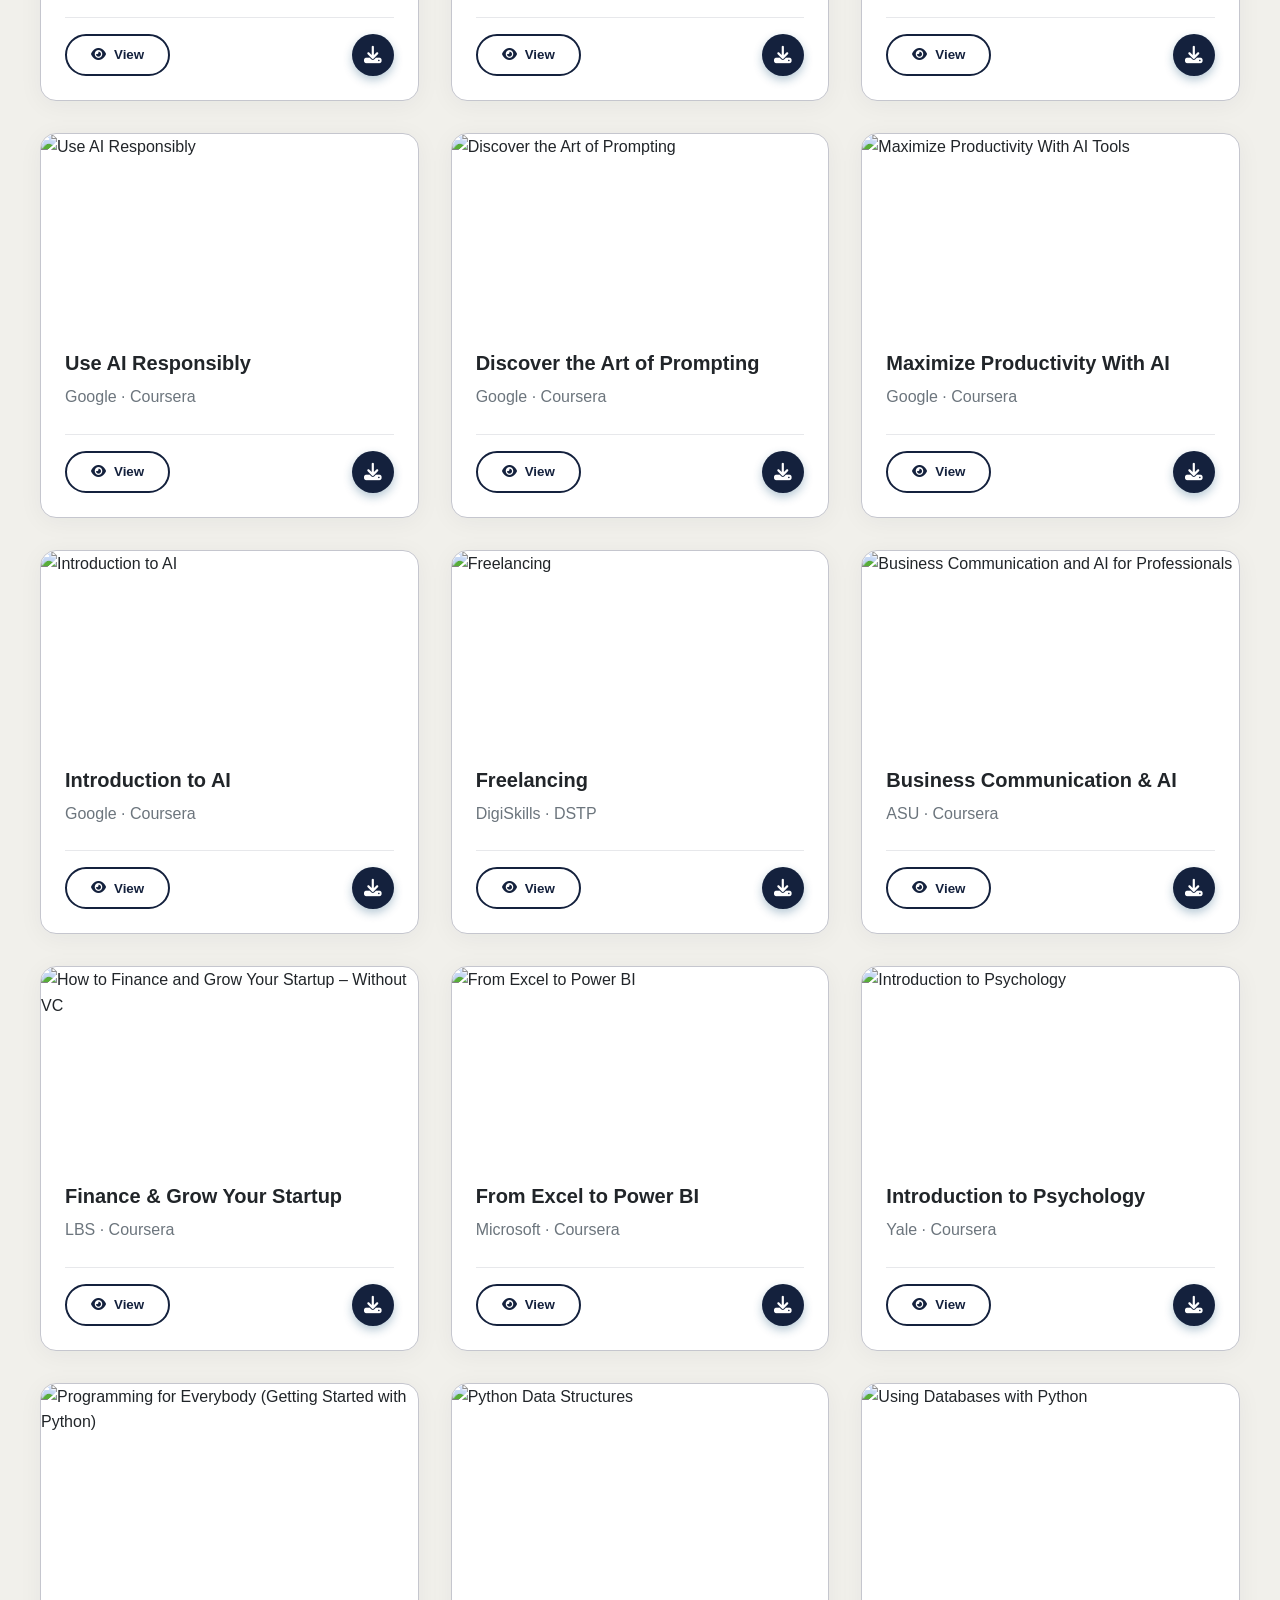
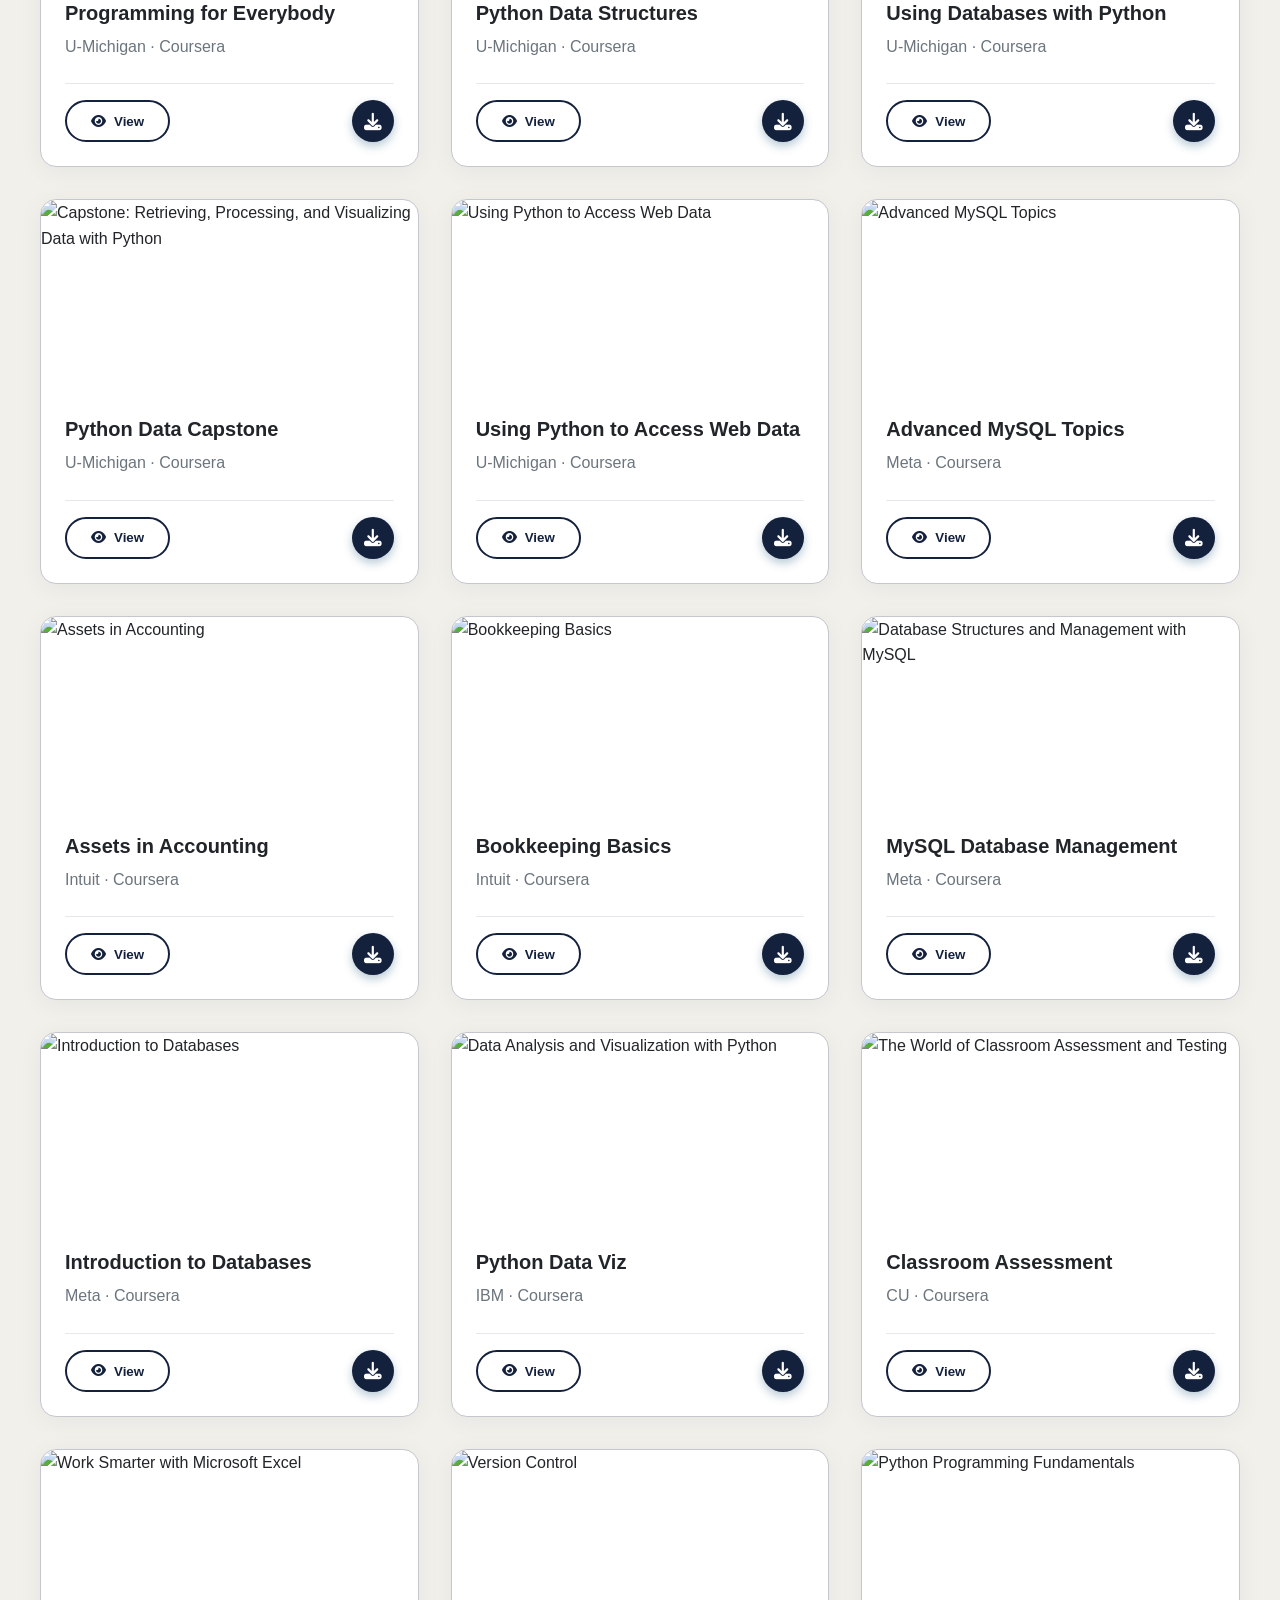
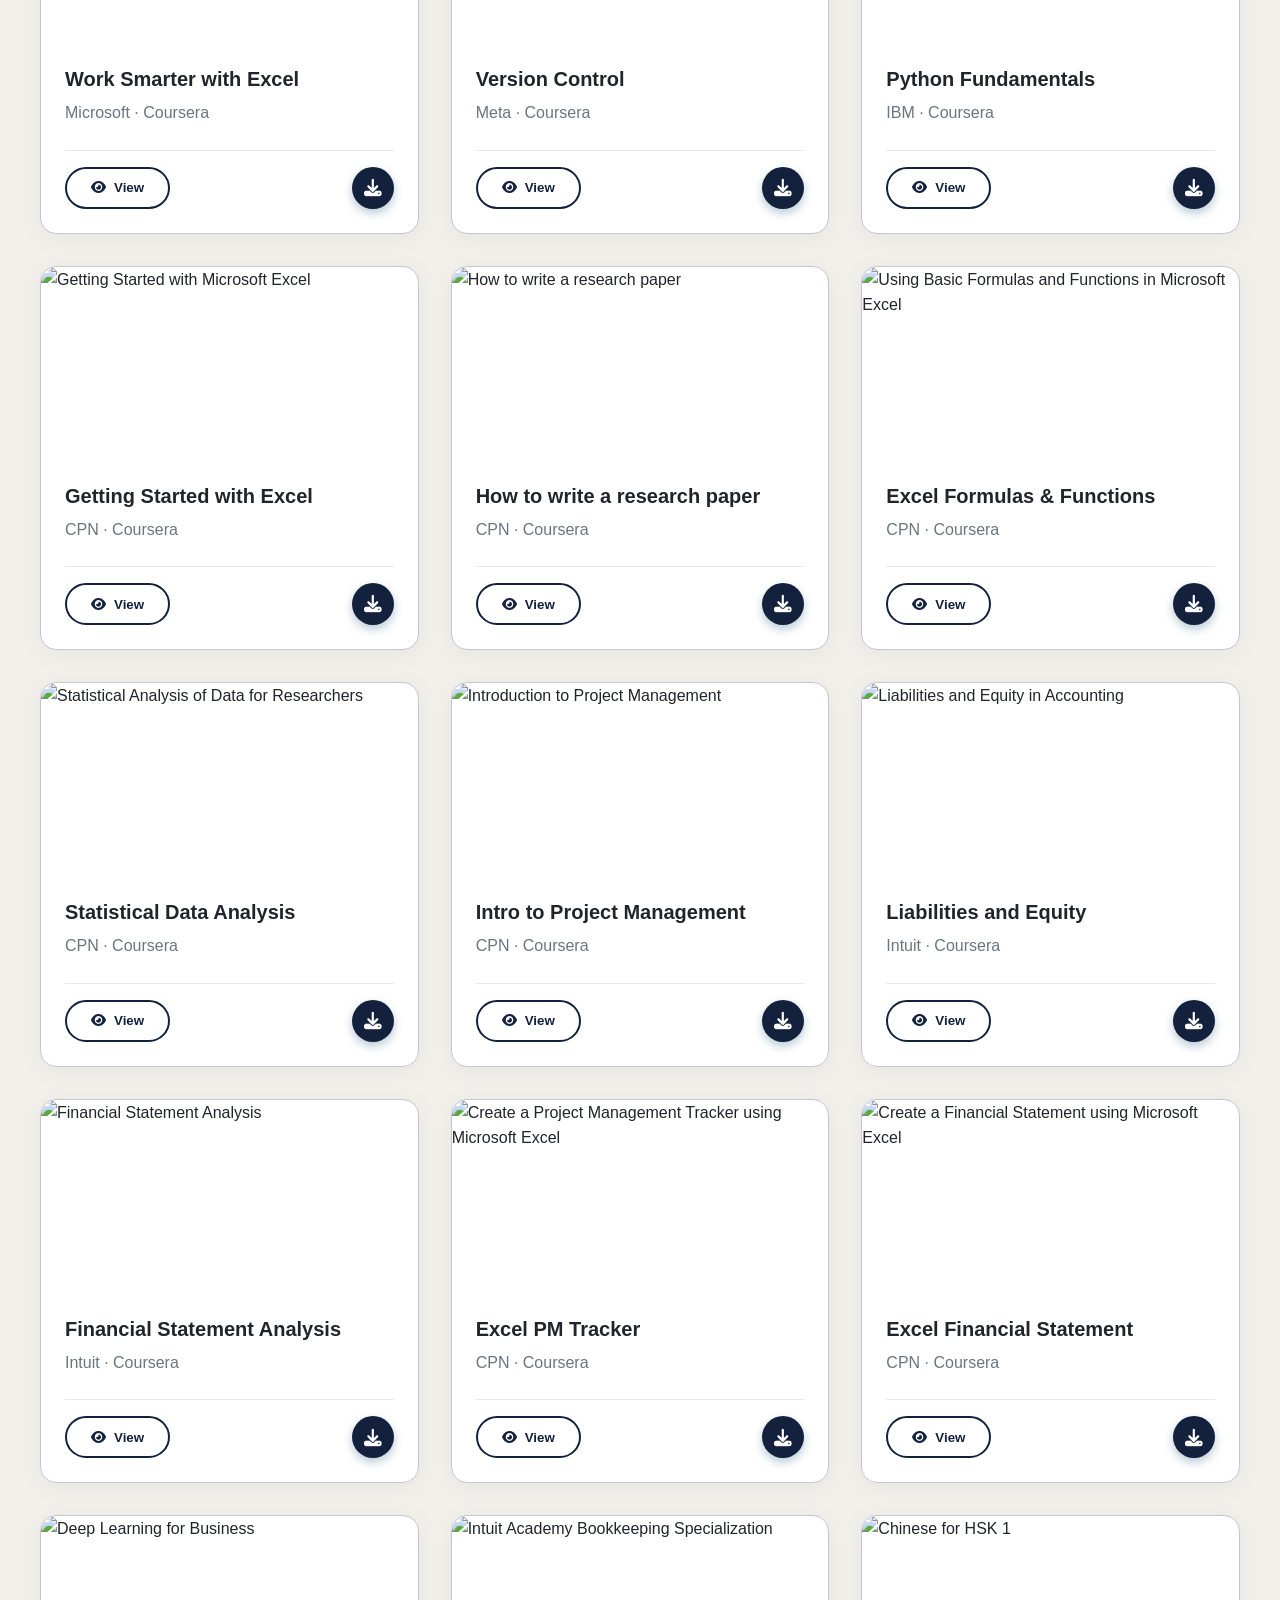
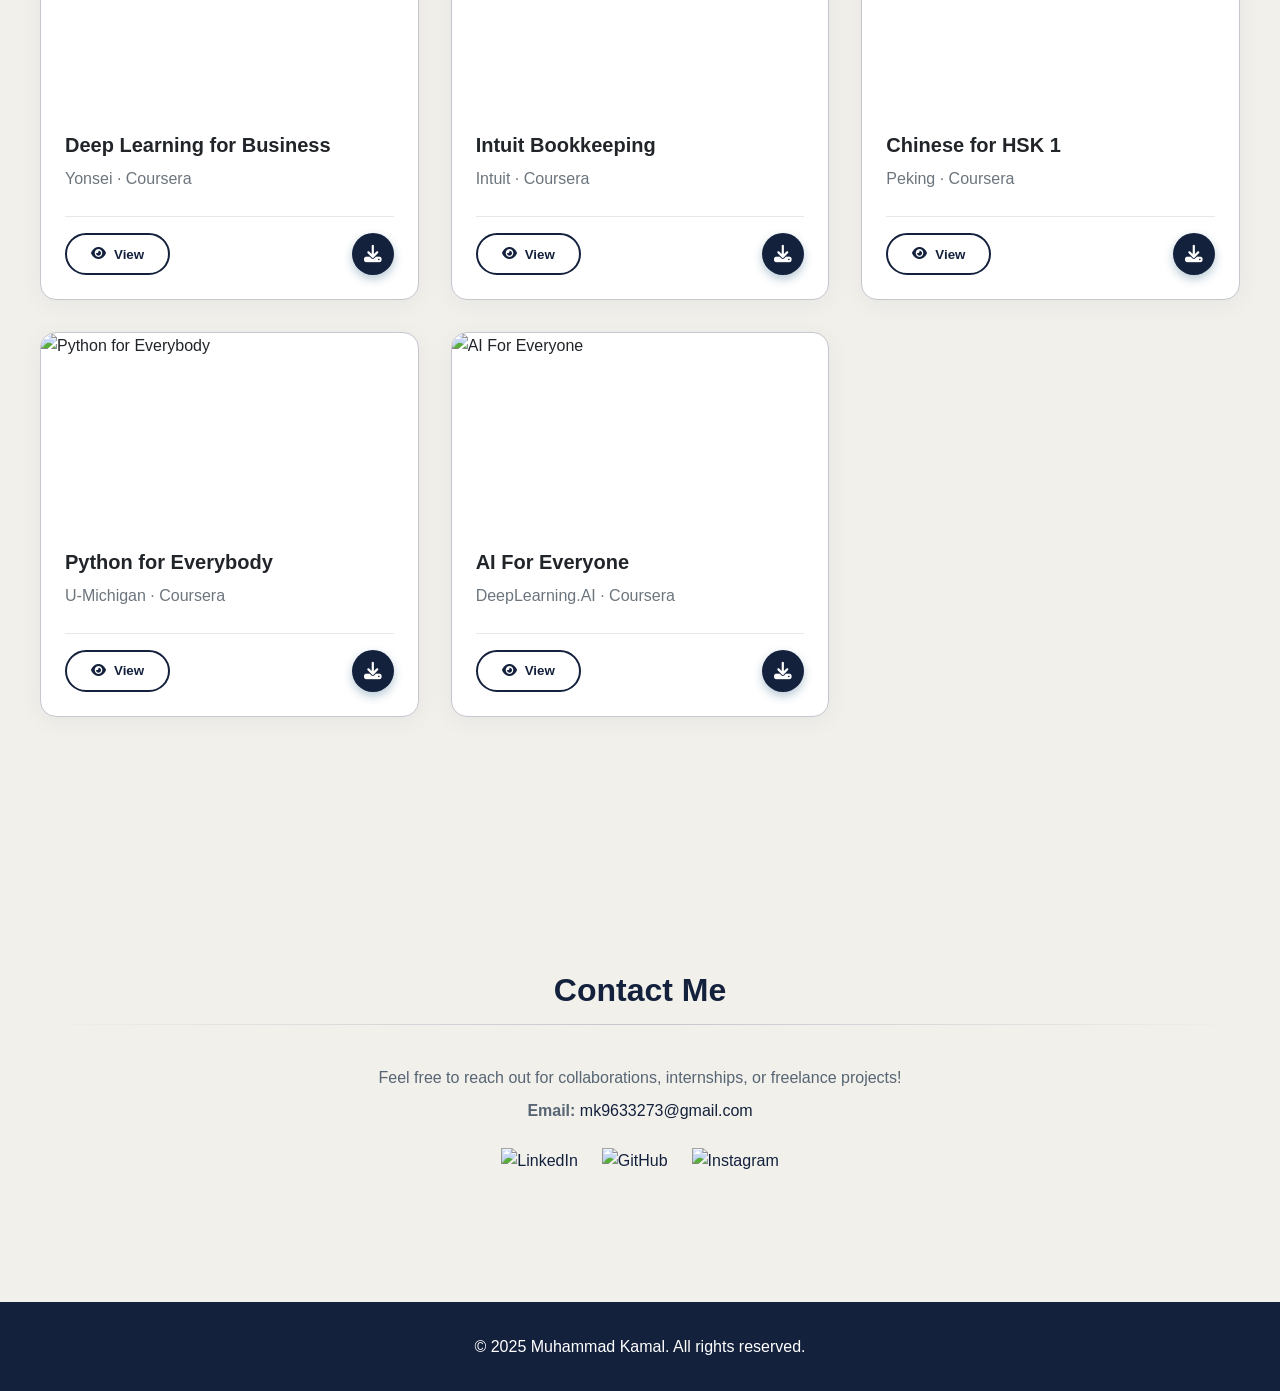
==== commit 739b02c1: "Add decommission warning banner and on-screen notice modal to all pages" ====
--- a/pages/certificates.html
+++ b/pages/certificates.html
@@ -4,91 +4,48 @@
   <meta charset="UTF-8">
     <!-- Responsive Meta Tag -->
     <meta http-equiv="X-UA-Compatible" content="IE=edge">
-    <meta property="og:image" content="./../assets/images/MK-logo.jpg">
+    <meta property="og:image" content="./../assets/images/Logo.png">
     <meta name="description" content=" Passionate business student with hands-on experience in community engagement and event coordination. Skilled in bookkeeping, digital marketing, data analysis, and content creation. Proficient in tools like Microsoft Excel, Canva, Capcut, Python, and My SQL. Eager to contribute in dynamic enviorments that value creativity, organization, and analytical thinking...">
     <link rel="shortcut icon" href="./../assets/images/Logo.png" type="image/x-icon">
   <meta name="viewport" content="width=device-width, initial-scale=1">
   <title>Certificates – Muhammad Kamal</title>
   <link rel="stylesheet" href="./../css/main.css">
   <link rel="stylesheet" href="./../css/decommission-notice.css">
-    <!-- Google Fonts -->
+    <!-- Google Font: Lato -->
+    <link href='https://fonts.googleapis.com/css?family=Lato:400,100,100italic,300,300italic,400italic,700,700italic,900,900italic&amp;subset=latin,latin-ext' rel='stylesheet' type='text/css'>
+
+    <link href="https://cdnjs.cloudflare.com/ajax/libs/font-awesome/6.5.0/css/all.min.css" rel="stylesheet">
     <link rel="preconnect" href="https://fonts.googleapis.com">
     <link rel="preconnect" href="https://fonts.gstatic.com" crossorigin>
-    <link href="https://fonts.googleapis.com/css2?family=Inter:wght@400;500;600&family=Outfit:wght@500;600;700&display=swap" rel="stylesheet">
-    <link href="https://cdnjs.cloudflare.com/ajax/libs/font-awesome/6.5.0/css/all.min.css" rel="stylesheet">
-
-    <!-- Tailwind CDN & Fonts -->
-    <style>
-        .glow-amber:hover {
-            box-shadow: 0 4px 20px rgba(255, 165, 21, 0.4);
-        }
-    </style>
-    <script src="https://cdn.tailwindcss.com/3.4.1"></script>
-    <script id="tailwind-config">
-        tailwind.config = {
-            darkMode: "class",
-            theme: {
-                extend: {
-                    colors: {
-                        "primary": "#000a24",
-                        "on-primary": "#ffffff",
-                        "secondary": "#855300",
-                        "secondary-container": "#ffa515",
-                        "on-secondary-container": "#684000",
-                        "surface-variant": "#e3e3de",
-                        "on-surface-variant": "#45464d",
-                    },
-                    fontFamily: {
-                        "body-md": ["Inter"],
-                        "headline-md": ["Outfit"],
-                    }
-                }
-            }
-        }
-    </script>
-    <link href="https://fonts.googleapis.com/css2?family=Material+Symbols+Outlined:wght,FILL@100..700,0..1&display=swap" rel="stylesheet" />
+    <link href="https://fonts.googleapis.com/css2?family=Manufacturing+Consent&display=swap" rel="stylesheet">
+    <link rel="preconnect" href="https://fonts.googleapis.com">
+    <link rel="preconnect" href="https://fonts.gstatic.com" crossorigin>
 </head>
 <body>
 <div id="mk-decomm-banner" class="mk-decomm-banner" role="region" aria-label="Decommissioned portfolio notice">
-    <div class="mk-decomm-banner__inner">
-        <span class="mk-decomm-banner__badge">
-            <svg width="13" height="13" viewBox="0 0 24 24" fill="none" stroke="currentColor" stroke-width="2.5" stroke-linecap="round" stroke-linejoin="round" aria-hidden="true"><path d="M10.29 3.86 1.82 18a2 2 0 0 0 1.71 3h16.94a2 2 0 0 0 1.71-3L13.71 3.86a2 2 0 0 0-3.42 0z"/><line x1="12" y1="9" x2="12" y2="13"/><line x1="12" y1="17" x2="12.01" y2="17"/></svg>
-            ARCHIVED
-        </span>
-        <span class="mk-decomm-banner__text">This portfolio has been decommissioned.</span>
-        <a class="mk-decomm-banner__cta" href="https://muhammadkamal.vercel.app/">
-            Visit New Portfolio
-            <svg width="13" height="13" viewBox="0 0 24 24" fill="none" stroke="currentColor" stroke-width="2.5" stroke-linecap="round" stroke-linejoin="round" aria-hidden="true"><line x1="5" y1="12" x2="19" y2="12"/><polyline points="12 5 19 12 12 19"/></svg>
-        </a>
-        <button type="button" id="mk-decomm-info-btn" class="mk-decomm-banner__info" aria-label="Show full decommission notice">Notice</button>
-    </div>
+  <div class="mk-decomm-banner__inner">
+    <span class="mk-decomm-banner__badge">
+      <svg width="13" height="13" viewBox="0 0 24 24" fill="none" stroke="currentColor" stroke-width="2.5" stroke-linecap="round" stroke-linejoin="round" aria-hidden="true"><path d="M10.29 3.86 1.82 18a2 2 0 0 0 1.71 3h16.94a2 2 0 0 0 1.71-3L13.71 3.86a2 2 0 0 0-3.42 0z"/><line x1="12" y1="9" x2="12" y2="13"/><line x1="12" y1="17" x2="12.01" y2="17"/></svg>
+      ARCHIVED
+    </span>
+    <span class="mk-decomm-banner__text">This portfolio has been decommissioned.</span>
+    <a class="mk-decomm-banner__cta" href="https://muhammadkamal.vercel.app/">
+      Visit New Portfolio
+      <svg width="13" height="13" viewBox="0 0 24 24" fill="none" stroke="currentColor" stroke-width="2.5" stroke-linecap="round" stroke-linejoin="round" aria-hidden="true"><line x1="5" y1="12" x2="19" y2="12"/><polyline points="12 5 19 12 12 19"/></svg>
+    </a>
+    <button type="button" id="mk-decomm-info-btn" class="mk-decomm-banner__info" aria-label="Show full decommission notice">Notice</button>
+  </div>
 </div>
 <div id="mk-decomm-spacer" class="mk-decomm-spacer" aria-hidden="true"></div>
-  <nav class="fixed left-0 right-0 z-[150] flex justify-center items-center transform-gpu" style="top: var(--mk-decomm-h, 46px);">
-    <div class="bg-white/80 backdrop-blur-xl rounded-b-full mx-auto w-fit px-12 py-2 border-[0.5px] border-white/50 shadow-xl flex items-center gap-8">
-        
-        <!-- Navigation Links -->
-        <div class="flex items-center gap-6">
-            <a class="font-body-md text-body-md text-on-surface-variant hover:text-primary transition-colors hover:scale-105 duration-300 cursor-pointer" href="../index.html">
-                Home
-            </a>
-            <a class="font-body-md text-body-md text-primary font-bold relative after:content-[''] after:absolute after:-bottom-1 after:left-1/2 after:-translate-x-1/2 after:w-1 after:h-1 after:bg-secondary after:rounded-full hover:scale-105 transition-transform duration-300 cursor-pointer" href="./certificates.html">
-                Certificates
-            </a>
-            <a class="font-body-md text-body-md text-on-surface-variant hover:text-primary transition-colors hover:scale-105 duration-300 cursor-pointer" href="./contact.html">
-                Contact
-            </a>
-        </div>
-
-        <!-- Hire Me Button -->
-        <button class="font-body-md text-body-md bg-secondary-container text-on-secondary-container font-bold rounded-full px-5 py-2 hover:scale-110 transition-transform duration-300 cursor-pointer active:scale-95 glow-amber">
-            Let's Talk
-        </button>
-
-    </div>
-</nav>
 
   <header class="hero">
+    <nav class="nav">
+      <a href="./../index.html" class="nav-item">Home</a>
+      <a href="./certificates.html" class="nav-item">Certificates</a>
+      <a href="./contact.html" class="nav-item">Contact</a>
+      <span class="nav-indicator"></span>
+    </nav>
+
     <h1 class="scroll-effect slide-up">📜 My Certifications</h1>
     <p class="scroll-effect fade-in">Explore my learning journey across diverse platforms</p>
   </header>
@@ -110,54 +67,938 @@
 
 </div>
 
-    <!-- certificates — dynamically rendered by script.js from assets/data/certificates.js -->
-<section class="certifications section-compact">
+    <!-- certificates -->
+<section class="certifications">
   <h2>Certifications</h2>
 
   <div class="cert-grid" id="certGrid">
-    <!-- Cards are built at runtime by renderCertificates() -->
-  </div>
+<div class="cert-card ai-data">
+  <img src="./../assets/thumbnails/muhammad-kamal-work-smarter-with-ai-certificate.webp" alt="Work Smarter with AI - Canva" loading="eager">
+  <div class="info">
+    <h3>Work Smarter with AI - Canva</h3>
+    <p>Canva · Coursera</p>
+    <div class="btn-container">
+      <button class="view-btn" onclick="openLightbox('./../assets/Certificates Images/muhammad-kamal-work-smarter-with-ai-certificate.jpg', 'Work Smarter with AI - Canva')">
+        <i class="fa-solid fa-eye"></i> View
+      </button>
+      <a href="./../assets/Certificates Images/muhammad-kamal-work-smarter-with-ai-certificate.jpg" download class="download-btn">
+        <i class="fa-solid fa-download"></i>
+      </a>
+    </div>
+  </div>
+</div>
+
+<div class="cert-card marketing">
+  <img src="./../assets/thumbnails/Coursera A3WC44SLAHOQ.webp" alt="Google Digital Marketing & E-commerce Specialization" loading="eager">
+  <div class="info">
+    <h3>Google Digital Marketing & E-commerce</h3>
+    <p>Google · Coursera</p>
+    <div class="btn-container">
+      <button class="view-btn" onclick="openLightbox('./../assets/Certificates Images/Coursera A3WC44SLAHOQ.jpg', 'Google Digital Marketing & E-commerce Specialization')">
+        <i class="fa-solid fa-eye"></i> View
+      </button>
+      <a href="./../assets/Certificates Images/Coursera A3WC44SLAHOQ.jpg" download class="download-btn">
+        <i class="fa-solid fa-download"></i>
+      </a>
+    </div>
+  </div>
+</div>
+
+<div class="cert-card ai-data">
+  <img src="./../assets/thumbnails/Coursera AONGLEPEM2IW.webp" alt="Accelerate Your Job Search with AI" loading="eager">
+  <div class="info">
+    <h3>Accelerate Your Job Search with AI</h3>
+    <p>Google · Coursera</p>
+    <div class="btn-container">
+      <button class="view-btn" onclick="openLightbox('./../assets/Certificates Images/Coursera AONGLEPEM2IW.jpg', 'Accelerate Your Job Search with AI')">
+        <i class="fa-solid fa-eye"></i> View
+      </button>
+      <a href="./../assets/Certificates Images/Coursera AONGLEPEM2IW.jpg" download class="download-btn">
+        <i class="fa-solid fa-download"></i>
+      </a>
+    </div>
+  </div>
+</div>
+
+<div class="cert-card marketing">
+  <img src="./../assets/thumbnails/Coursera W1MT511WBZFX.webp" alt="Statisfaction Gauranteed: Develop Customer Loyality Online" loading="lazy">
+  <div class="info">
+    <h3>Statisfaction Gauranteed: Customer Loyalty</h3>
+    <p>Google · Coursera</p>
+    <div class="btn-container">
+      <button class="view-btn" onclick="openLightbox('./../assets/Certificates Images/Coursera W1MT511WBZFX.jpg', 'Customer Loyalty')">
+        <i class="fa-solid fa-eye"></i> View
+      </button>
+      <a href="./../assets/Certificates Images/Coursera W1MT511WBZFX.jpg" download class="download-btn">
+        <i class="fa-solid fa-download"></i>
+      </a>
+    </div>
+  </div>
+</div>
+
+<div class="cert-card marketing">
+  <img src="./../assets/thumbnails/Coursera P6PPIM1OPJO8.webp" alt="Make the Sale: Build, Launch, and Manage E-commerce Stores" loading="lazy">
+  <div class="info">
+    <h3>Build & Manage E-commerce Stores</h3>
+    <p>Google · Coursera</p>
+    <div class="btn-container">
+      <button class="view-btn" onclick="openLightbox('./../assets/Certificates Images/Coursera P6PPIM1OPJO8.jpg', 'E-commerce Stores')">
+        <i class="fa-solid fa-eye"></i> View
+      </button>
+      <a href="./../assets/Certificates Images/Coursera P6PPIM1OPJO8.jpg" download class="download-btn">
+        <i class="fa-solid fa-download"></i>
+      </a>
+    </div>
+  </div>
+</div>
+
+<div class="cert-card marketing">
+  <img src="./../assets/thumbnails/Coursera 6VPW32V2H4JH.webp" alt="Assess for Success: Marketing Analytics and Measurement" loading="lazy">
+  <div class="info">
+    <h3>Marketing Analytics & Measurement</h3>
+    <p>Google · Coursera</p>
+    <div class="btn-container">
+      <button class="view-btn" onclick="openLightbox('./../assets/Certificates Images/Coursera 6VPW32V2H4JH.jpg', 'Marketing Analytics')">
+        <i class="fa-solid fa-eye"></i> View
+      </button>
+      <a href="./../assets/Certificates Images/Coursera 6VPW32V2H4JH.jpg" download class="download-btn">
+        <i class="fa-solid fa-download"></i>
+      </a>
+    </div>
+  </div>
+</div>
+
+<div class="cert-card marketing">
+  <img src="./../assets/thumbnails/Coursera MP1FJJ8AV7DT.webp" alt="Think Outside the Inbox: Email Marketing" loading="lazy">
+  <div class="info">
+    <h3>Think Outside the Inbox: Email Marketing</h3>
+    <p>Google · Coursera</p>
+    <div class="btn-container">
+      <button class="view-btn" onclick="openLightbox('./../assets/Certificates Images/Coursera MP1FJJ8AV7DT.jpg', 'Email Marketing')">
+        <i class="fa-solid fa-eye"></i> View
+      </button>
+      <a href="./../assets/Certificates Images/Coursera MP1FJJ8AV7DT.jpg" download class="download-btn">
+        <i class="fa-solid fa-download"></i>
+      </a>
+    </div>
+  </div>
+</div>
+
+<div class="cert-card marketing">
+  <img src="./../assets/thumbnails/Coursera 8LBNO7INGHXE.webp" alt="Attract and Engage Customers with Digital Marketing" loading="lazy">
+  <div class="info">
+    <h3>Attract and Engage Customers</h3>
+    <p>Google · Coursera</p>
+    <div class="btn-container">
+      <button class="view-btn" onclick="openLightbox('./../assets/Certificates Images/Coursera 8LBNO7INGHXE.jpg', 'Digital Marketing')">
+        <i class="fa-solid fa-eye"></i> View
+      </button>
+      <a href="./../assets/Certificates Images/Coursera 8LBNO7INGHXE.jpg" download class="download-btn">
+        <i class="fa-solid fa-download"></i>
+      </a>
+    </div>
+  </div>
+</div>
+
+<div class="cert-card ai-data">
+  <img src="./../assets/thumbnails/Coursera 4IXLR5OBX1TU.webp" alt="Google Prompting Essentials Specialization" loading="lazy">
+  <div class="info">
+    <h3>Google Prompting Essentials</h3>
+    <p>Google · Coursera</p>
+    <div class="btn-container">
+      <button class="view-btn" onclick="openLightbox('./../assets/Certificates Images/Coursera 4IXLR5OBX1TU.jpg', 'Prompting Essentials')">
+        <i class="fa-solid fa-eye"></i> View
+      </button>
+      <a href="./../assets/Certificates Images/Coursera 4IXLR5OBX1TU.jpg" download class="download-btn">
+        <i class="fa-solid fa-download"></i>
+      </a>
+    </div>
+  </div>
+</div>
+
+<div class="cert-card ai-data">
+  <img src="./../assets/thumbnails/Coursera EEDN3VX36HFY.webp" alt="Use AI as a Creative or Expert Partner" loading="lazy">
+  <div class="info">
+    <h3>AI as a Creative Partner</h3>
+    <p>Google · Coursera</p>
+    <div class="btn-container">
+      <button class="view-btn" onclick="openLightbox('./../assets/Certificates Images/Coursera EEDN3VX36HFY.jpg', 'AI Partner')">
+        <i class="fa-solid fa-eye"></i> View
+      </button>
+      <a href="./../assets/Certificates Images/Coursera EEDN3VX36HFY.jpg" download class="download-btn">
+        <i class="fa-solid fa-download"></i>
+      </a>
+    </div>
+  </div>
+</div>
+
+<div class="cert-card ai-data">
+  <img src="./../assets/thumbnails/Coursera DRIZUFKNC6GA.webp" alt="Speed Up Data Analysis and Presentation Building" loading="lazy">
+  <div class="info">
+    <h3>Data Analysis Speed & Presentation</h3>
+    <p>Google · Coursera</p>
+    <div class="btn-container">
+      <button class="view-btn" onclick="openLightbox('./../assets/Certificates Images/Coursera DRIZUFKNC6GA.jpg', 'Data Analysis AI')">
+        <i class="fa-solid fa-eye"></i> View
+      </button>
+      <a href="./../assets/Certificates Images/Coursera DRIZUFKNC6GA.jpg" download class="download-btn">
+        <i class="fa-solid fa-download"></i>
+      </a>
+    </div>
+  </div>
+</div>
+
+<div class="cert-card ai-data">
+  <img src="./../assets/thumbnails/Coursera N4R7JA8SWEWQ.webp" alt="Design Prompts for Everyday Work Tasks" loading="lazy">
+  <div class="info">
+    <h3>Design Prompts for Everyday Tasks</h3>
+    <p>Google · Coursera</p>
+    <div class="btn-container">
+      <button class="view-btn" onclick="openLightbox('./../assets/Certificates Images/Coursera N4R7JA8SWEWQ.jpg', 'Prompt Design')">
+        <i class="fa-solid fa-eye"></i> View
+      </button>
+      <a href="./../assets/Certificates Images/Coursera N4R7JA8SWEWQ.jpg" download class="download-btn">
+        <i class="fa-solid fa-download"></i>
+      </a>
+    </div>
+  </div>
+</div>
+
+<div class="cert-card ai-data">
+  <img src="./../assets/thumbnails/Coursera A3VIO585N2C3.webp" alt="Start Writing Prompts like a Pro" loading="lazy">
+  <div class="info">
+    <h3>Start Writing Prompts like a Pro</h3>
+    <p>Google · Coursera</p>
+    <div class="btn-container">
+      <button class="view-btn" onclick="openLightbox('./../assets/Certificates Images/Coursera A3VIO585N2C3.jpg', 'Pro Prompting')">
+        <i class="fa-solid fa-eye"></i> View
+      </button>
+      <a href="./../assets/Certificates Images/Coursera A3VIO585N2C3.jpg" download class="download-btn">
+        <i class="fa-solid fa-download"></i>
+      </a>
+    </div>
+  </div>
+</div>
+
+<div class="cert-card marketing">
+  <img src="./../assets/thumbnails/Coursera N2D4FM5HJGGM.webp" alt="Foundations of Digital Marketing and E-commerce" loading="lazy">
+  <div class="info">
+    <h3>Foundations of Digital Marketing</h3>
+    <p>Google · Coursera</p>
+    <div class="btn-container">
+      <button class="view-btn" onclick="openLightbox('./../assets/Certificates Images/Coursera N2D4FM5HJGGM.jpg', 'Marketing Foundations')">
+        <i class="fa-solid fa-eye"></i> View
+      </button>
+      <a href="./../assets/Certificates Images/Coursera N2D4FM5HJGGM.jpg" download class="download-btn">
+        <i class="fa-solid fa-download"></i>
+      </a>
+    </div>
+  </div>
+</div>
+
+<div class="cert-card marketing">
+  <img src="./../assets/thumbnails/Coursera SD2JQHOYOKNW.webp" alt="From Likes to Leads: Interact with Customers Online" loading="lazy">
+  <div class="info">
+    <h3>From Likes to Leads</h3>
+    <p>Google · Coursera</p>
+    <div class="btn-container">
+      <button class="view-btn" onclick="openLightbox('./../assets/Certificates Images/Coursera SD2JQHOYOKNW.jpg', 'Interact Online')">
+        <i class="fa-solid fa-eye"></i> View
+      </button>
+      <a href="./../assets/Certificates Images/Coursera SD2JQHOYOKNW.jpg" download class="download-btn">
+        <i class="fa-solid fa-download"></i>
+      </a>
+    </div>
+  </div>
+</div>
+
+<div class="cert-card others">
+  <img src="./../assets/thumbnails/Coursera OGQEOQ6IS3NE.webp" alt="Microeconomics: The Power of Markets" loading="lazy">
+  <div class="info">
+    <h3>Microeconomics: Power of Markets</h3>
+    <p>UPenn · Coursera</p>
+    <div class="btn-container">
+      <button class="view-btn" onclick="openLightbox('./../assets/Certificates Images/Coursera OGQEOQ6IS3NE.jpg', 'Microeconomics')">
+        <i class="fa-solid fa-eye"></i> View
+      </button>
+      <a href="./../assets/Certificates Images/Coursera OGQEOQ6IS3NE.jpg" download class="download-btn">
+        <i class="fa-solid fa-download"></i>
+      </a>
+    </div>
+  </div>
+</div>
+
+<div class="cert-card ai-data">
+  <img src="./../assets/thumbnails/Coursera RXNQ1HJK7URW.webp" alt="Google AI Essentials" loading="lazy">
+  <div class="info">
+    <h3>Google AI Essentials</h3>
+    <p>Google · Coursera</p>
+    <div class="btn-container">
+      <button class="view-btn" onclick="openLightbox('./../assets/Certificates Images/Coursera RXNQ1HJK7URW.jpg', 'AI Essentials')">
+        <i class="fa-solid fa-eye"></i> View
+      </button>
+      <a href="./../assets/Certificates Images/Coursera RXNQ1HJK7URW.jpg" download class="download-btn">
+        <i class="fa-solid fa-download"></i>
+      </a>
+    </div>
+  </div>
+</div>
+
+<div class="cert-card ai-data">
+  <img src="./../assets/thumbnails/Coursera E5KJZ323ZGGU.webp" alt="Stay Ahead of the AI Curve" loading="lazy">
+  <div class="info">
+    <h3>Stay Ahead of the AI Curve</h3>
+    <p>Google · Coursera</p>
+    <div class="btn-container">
+      <button class="view-btn" onclick="openLightbox('./../assets/Certificates Images/Coursera E5KJZ323ZGGU.jpg', 'AI Curve')">
+        <i class="fa-solid fa-eye"></i> View
+      </button>
+      <a href="./../assets/Certificates Images/Coursera E5KJZ323ZGGU.jpg" download class="download-btn">
+        <i class="fa-solid fa-download"></i>
+      </a>
+    </div>
+  </div>
+</div>
+
+<div class="cert-card ai-data">
+  <img src="./../assets/thumbnails/Coursera S1QFBKXTKQCF.webp" alt="Use AI Responsibly" loading="lazy">
+  <div class="info">
+    <h3>Use AI Responsibly</h3>
+    <p>Google · Coursera</p>
+    <div class="btn-container">
+      <button class="view-btn" onclick="openLightbox('./../assets/Certificates Images/Coursera S1QFBKXTKQCF.jpg', 'Responsible AI')">
+        <i class="fa-solid fa-eye"></i> View
+      </button>
+      <a href="./../assets/Certificates Images/Coursera S1QFBKXTKQCF.jpg" download class="download-btn">
+        <i class="fa-solid fa-download"></i>
+      </a>
+    </div>
+  </div>
+</div>
+
+<div class="cert-card ai-data">
+  <img src="./../assets/thumbnails/Coursera IQQSCD2ZQJC0.webp" alt="Discover the Art of Prompting" loading="lazy">
+  <div class="info">
+    <h3>Discover the Art of Prompting</h3>
+    <p>Google · Coursera</p>
+    <div class="btn-container">
+      <button class="view-btn" onclick="openLightbox('./../assets/Certificates Images/Coursera IQQSCD2ZQJC0.jpg', 'Art of Prompting')">
+        <i class="fa-solid fa-eye"></i> View
+      </button>
+      <a href="./../assets/Certificates Images/Coursera IQQSCD2ZQJC0.jpg" download class="download-btn">
+        <i class="fa-solid fa-download"></i>
+      </a>
+    </div>
+  </div>
+</div>
+
+<div class="cert-card ai-data">
+  <img src="./../assets/thumbnails/Coursera 0CRL6KR0X5XN.webp" alt="Maximize Productivity With AI Tools" loading="lazy">
+  <div class="info">
+    <h3>Maximize Productivity With AI</h3>
+    <p>Google · Coursera</p>
+    <div class="btn-container">
+      <button class="view-btn" onclick="openLightbox('./../assets/Certificates Images/Coursera 0CRL6KR0X5XN.jpg', 'AI Productivity')">
+        <i class="fa-solid fa-eye"></i> View
+      </button>
+      <a href="./../assets/Certificates Images/Coursera 0CRL6KR0X5XN.jpg" download class="download-btn">
+        <i class="fa-solid fa-download"></i>
+      </a>
+    </div>
+  </div>
+</div>
+
+<div class="cert-card ai-data">
+  <img src="./../assets/thumbnails/Coursera OQ1C96T7T562.webp" alt="Introduction to AI" loading="lazy">
+  <div class="info">
+    <h3>Introduction to AI</h3>
+    <p>Google · Coursera</p>
+    <div class="btn-container">
+      <button class="view-btn" onclick="openLightbox('./../assets/Certificates Images/Coursera OQ1C96T7T562.jpg', 'Intro to AI')">
+        <i class="fa-solid fa-eye"></i> View
+      </button>
+      <a href="./../assets/Certificates Images/Coursera OQ1C96T7T562.jpg" download class="download-btn">
+        <i class="fa-solid fa-download"></i>
+      </a>
+    </div>
+  </div>
+</div>
+
+<div class="cert-card marketing">
+  <img src="./../assets/thumbnails/DSTP_Certificate_ 82AGYEXMK.webp" alt="Freelancing" loading="lazy">
+  <div class="info">
+    <h3>Freelancing</h3>
+    <p>DigiSkills · DSTP</p>
+    <div class="btn-container">
+      <button class="view-btn" onclick="openLightbox('./../assets/Certificates Images/DSTP_Certificate_ 82AGYEXMK.jpg', 'Freelancing')">
+        <i class="fa-solid fa-eye"></i> View
+      </button>
+      <a href="./../assets/Certificates Images/DSTP_Certificate_ 82AGYEXMK.jpg" download class="download-btn">
+        <i class="fa-solid fa-download"></i>
+      </a>
+    </div>
+  </div>
+</div>
+
+<div class="cert-card others">
+  <img src="./../assets/thumbnails/0be6d10fcc0c4dfe9c8aa73aab170f8a.webp" alt="Business Communication and AI for Professionals" loading="lazy">
+  <div class="info">
+    <h3>Business Communication & AI</h3>
+    <p>ASU · Coursera</p>
+    <div class="btn-container">
+      <button class="view-btn" onclick="openLightbox('./../assets/Certificates Images/0be6d10fcc0c4dfe9c8aa73aab170f8a.png', 'Business AI')">
+        <i class="fa-solid fa-eye"></i> View
+      </button>
+      <a href="./../assets/Certificates Images/0be6d10fcc0c4dfe9c8aa73aab170f8a.png" download class="download-btn">
+        <i class="fa-solid fa-download"></i>
+      </a>
+    </div>
+  </div>
+</div>
+
+<div class="cert-card marketing">
+  <img src="./../assets/thumbnails/Coursera YRDJNN938HEW.webp" alt="How to Finance and Grow Your Startup – Without VC" loading="lazy">
+  <div class="info">
+    <h3>Finance & Grow Your Startup</h3>
+    <p>LBS · Coursera</p>
+    <div class="btn-container">
+      <button class="view-btn" onclick="openLightbox('./../assets/Certificates Images/Coursera YRDJNN938HEW.jpg', 'Startup Growth')">
+        <i class="fa-solid fa-eye"></i> View
+      </button>
+      <a href="./../assets/Certificates Images/Coursera YRDJNN938HEW.jpg" download class="download-btn">
+        <i class="fa-solid fa-download"></i>
+      </a>
+    </div>
+  </div>
+</div>
+
+<div class="cert-card ai-data">
+  <img src="./../assets/thumbnails/Coursera 67KCYIM7B4E0.webp" alt="From Excel to Power BI" loading="lazy">
+  <div class="info">
+    <h3>From Excel to Power BI</h3>
+    <p>Microsoft · Coursera</p>
+    <div class="btn-container">
+      <button class="view-btn" onclick="openLightbox('./../assets/Certificates Images/Coursera 67KCYIM7B4E0.jpg', 'Power BI')">
+        <i class="fa-solid fa-eye"></i> View
+      </button>
+      <a href="./../assets/Certificates Images/Coursera 67KCYIM7B4E0.jpg" download class="download-btn">
+        <i class="fa-solid fa-download"></i>
+      </a>
+    </div>
+  </div>
+</div>
+
+<div class="cert-card others">
+  <img src="./../assets/thumbnails/Coursera 8DG0F2RR7MK7.webp" alt="Introduction to Psychology" loading="lazy">
+  <div class="info">
+    <h3>Introduction to Psychology</h3>
+    <p>Yale · Coursera</p>
+    <div class="btn-container">
+      <button class="view-btn" onclick="openLightbox('./../assets/Certificates Images/Coursera 8DG0F2RR7MK7.jpg', 'Psychology')">
+        <i class="fa-solid fa-eye"></i> View
+      </button>
+      <a href="./../assets/Certificates Images/Coursera 8DG0F2RR7MK7.jpg" download class="download-btn">
+        <i class="fa-solid fa-download"></i>
+      </a>
+    </div>
+  </div>
+</div>
+
+<div class="cert-card programming">
+  <img src="./../assets/thumbnails/Coursera LAWEY10XG3GG.webp" alt="Programming for Everybody (Getting Started with Python)" loading="lazy">
+  <div class="info">
+    <h3>Programming for Everybody</h3>
+    <p>U-Michigan · Coursera</p>
+    <div class="btn-container">
+      <button class="view-btn" onclick="openLightbox('./../assets/Certificates Images/Coursera LAWEY10XG3GG.jpg', 'Python Intro')">
+        <i class="fa-solid fa-eye"></i> View
+      </button>
+      <a href="./../assets/Certificates Images/Coursera LAWEY10XG3GG.jpg" download class="download-btn">
+        <i class="fa-solid fa-download"></i>
+      </a>
+    </div>
+  </div>
+</div>
+
+<div class="cert-card programming">
+  <img src="./../assets/thumbnails/Coursera 5LX5JMBCZEKJ.webp" alt="Python Data Structures" loading="lazy">
+  <div class="info">
+    <h3>Python Data Structures</h3>
+    <p>U-Michigan · Coursera</p>
+    <div class="btn-container">
+      <button class="view-btn" onclick="openLightbox('./../assets/Certificates Images/Coursera 5LX5JMBCZEKJ.jpg', 'Python DS')">
+        <i class="fa-solid fa-eye"></i> View
+      </button>
+      <a href="./../assets/Certificates Images/Coursera 5LX5JMBCZEKJ.jpg" download class="download-btn">
+        <i class="fa-solid fa-download"></i>
+      </a>
+    </div>
+  </div>
+</div>
+
+<div class="cert-card programming">
+  <img src="./../assets/thumbnails/Coursera HSO86HYNKG6I.webp" alt="Using Databases with Python" loading="lazy">
+  <div class="info">
+    <h3>Using Databases with Python</h3>
+    <p>U-Michigan · Coursera</p>
+    <div class="btn-container">
+      <button class="view-btn" onclick="openLightbox('./../assets/Certificates Images/Coursera HSO86HYNKG6I.jpg', 'Python DB')">
+        <i class="fa-solid fa-eye"></i> View
+      </button>
+      <a href="./../assets/Certificates Images/Coursera HSO86HYNKG6I.jpg" download class="download-btn">
+        <i class="fa-solid fa-download"></i>
+      </a>
+    </div>
+  </div>
+</div>
+
+<div class="cert-card ai-data">
+  <img src="./../assets/thumbnails/Coursera WYI5G3PO75KK.webp" alt="Capstone: Retrieving, Processing, and Visualizing Data with Python" loading="lazy">
+  <div class="info">
+    <h3>Python Data Capstone</h3>
+    <p>U-Michigan · Coursera</p>
+    <div class="btn-container">
+      <button class="view-btn" onclick="openLightbox('./../assets/Certificates Images/Coursera WYI5G3PO75KK.jpg', 'Python Capstone')">
+        <i class="fa-solid fa-eye"></i> View
+      </button>
+      <a href="./../assets/Certificates Images/Coursera WYI5G3PO75KK.jpg" download class="download-btn">
+        <i class="fa-solid fa-download"></i>
+      </a>
+    </div>
+  </div>
+</div>
+
+<div class="cert-card programming">
+  <img src="./../assets/thumbnails/Coursera P2KGR216DCU8.webp" alt="Using Python to Access Web Data" loading="lazy">
+  <div class="info">
+    <h3>Using Python to Access Web Data</h3>
+    <p>U-Michigan · Coursera</p>
+    <div class="btn-container">
+      <button class="view-btn" onclick="openLightbox('./../assets/Certificates Images/Coursera P2KGR216DCU8.jpg', 'Python Web')">
+        <i class="fa-solid fa-eye"></i> View
+      </button>
+      <a href="./../assets/Certificates Images/Coursera P2KGR216DCU8.jpg" download class="download-btn">
+        <i class="fa-solid fa-download"></i>
+      </a>
+    </div>
+  </div>
+</div>
+
+<div class="cert-card programming">
+  <img src="./../assets/thumbnails/Coursera HR6TFA5FM6EF.webp" alt="Advanced MySQL Topics" loading="lazy">
+  <div class="info">
+    <h3>Advanced MySQL Topics</h3>
+    <p>Meta · Coursera</p>
+    <div class="btn-container">
+      <button class="view-btn" onclick="openLightbox('./../assets/Certificates Images/Coursera HR6TFA5FM6EF.jpg', 'MySQL Advanced')">
+        <i class="fa-solid fa-eye"></i> View
+      </button>
+      <a href="./../assets/Certificates Images/Coursera HR6TFA5FM6EF.jpg" download class="download-btn">
+        <i class="fa-solid fa-download"></i>
+      </a>
+    </div>
+  </div>
+</div>
+
+<div class="cert-card finance">
+  <img src="./../assets/thumbnails/Coursera BCTSF39KA008.webp" alt="Assets in Accounting" loading="lazy">
+  <div class="info">
+    <h3>Assets in Accounting</h3>
+    <p>Intuit · Coursera</p>
+    <div class="btn-container">
+      <button class="view-btn" onclick="openLightbox('./../assets/Certificates Images/Coursera BCTSF39KA008.jpg', 'Accounting Assets')">
+        <i class="fa-solid fa-eye"></i> View
+      </button>
+      <a href="./../assets/Certificates Images/Coursera BCTSF39KA008.jpg" download class="download-btn">
+        <i class="fa-solid fa-download"></i>
+      </a>
+    </div>
+  </div>
+</div>
+
+<div class="cert-card finance">
+  <img src="./../assets/thumbnails/Coursera 74IXPHAUYVXS.webp" alt="Bookkeeping Basics" loading="lazy">
+  <div class="info">
+    <h3>Bookkeeping Basics</h3>
+    <p>Intuit · Coursera</p>
+    <div class="btn-container">
+      <button class="view-btn" onclick="openLightbox('./../assets/Certificates Images/Coursera 74IXPHAUYVXS.jpg', 'Bookkeeping')">
+        <i class="fa-solid fa-eye"></i> View
+      </button>
+      <a href="./../assets/Certificates Images/Coursera 74IXPHAUYVXS.jpg" download class="download-btn">
+        <i class="fa-solid fa-download"></i>
+      </a>
+    </div>
+  </div>
+</div>
+
+<div class="cert-card programming">
+  <img src="./../assets/thumbnails/Coursera SWBAVQOU4JI1.webp" alt="Database Structures and Management with MySQL" loading="lazy">
+  <div class="info">
+    <h3>MySQL Database Management</h3>
+    <p>Meta · Coursera</p>
+    <div class="btn-container">
+      <button class="view-btn" onclick="openLightbox('./../assets/Certificates Images/Coursera SWBAVQOU4JI1.jpg', 'DB Management')">
+        <i class="fa-solid fa-eye"></i> View
+      </button>
+      <a href="./../assets/Certificates Images/Coursera SWBAVQOU4JI1.jpg" download class="download-btn">
+        <i class="fa-solid fa-download"></i>
+      </a>
+    </div>
+  </div>
+</div>
+
+<div class="cert-card programming">
+  <img src="./../assets/thumbnails/Coursera BC0D0L18N5D6.webp" alt="Introduction to Databases" loading="lazy">
+  <div class="info">
+    <h3>Introduction to Databases</h3>
+    <p>Meta · Coursera</p>
+    <div class="btn-container">
+      <button class="view-btn" onclick="openLightbox('./../assets/Certificates Images/Coursera BC0D0L18N5D6.jpg', 'DB Intro')">
+        <i class="fa-solid fa-eye"></i> View
+      </button>
+      <a href="./../assets/Certificates Images/Coursera BC0D0L18N5D6.jpg" download class="download-btn">
+        <i class="fa-solid fa-download"></i>
+      </a>
+    </div>
+  </div>
+</div>
+
+<div class="cert-card ai-data">
+  <img src="./../assets/thumbnails/Coursera UUV2MQOCPXZ8.webp" alt="Data Analysis and Visualization with Python" loading="lazy">
+  <div class="info">
+    <h3>Python Data Viz</h3>
+    <p>IBM · Coursera</p>
+    <div class="btn-container">
+      <button class="view-btn" onclick="openLightbox('./../assets/Certificates Images/Coursera UUV2MQOCPXZ8.jpg', 'Data Viz')">
+        <i class="fa-solid fa-eye"></i> View
+      </button>
+      <a href="./../assets/Certificates Images/Coursera UUV2MQOCPXZ8.jpg" download class="download-btn">
+        <i class="fa-solid fa-download"></i>
+      </a>
+    </div>
+  </div>
+</div>
+
+<div class="cert-card others">
+  <img src="./../assets/thumbnails/Coursera H0RQEJUPPEP4.webp" alt="The World of Classroom Assessment and Testing" loading="lazy">
+  <div class="info">
+    <h3>Classroom Assessment</h3>
+    <p>CU · Coursera</p>
+    <div class="btn-container">
+      <button class="view-btn" onclick="openLightbox('./../assets/Certificates Images/Coursera H0RQEJUPPEP4.jpg', 'Assessment')">
+        <i class="fa-solid fa-eye"></i> View
+      </button>
+      <a href="./../assets/Certificates Images/Coursera H0RQEJUPPEP4.jpg" download class="download-btn">
+        <i class="fa-solid fa-download"></i>
+      </a>
+    </div>
+  </div>
+</div>
+
+<div class="cert-card finance">
+  <img src="./../assets/thumbnails/Coursera HXGJXJ6B9E8B.webp" alt="Work Smarter with Microsoft Excel" loading="lazy">
+  <div class="info">
+    <h3>Work Smarter with Excel</h3>
+    <p>Microsoft · Coursera</p>
+    <div class="btn-container">
+      <button class="view-btn" onclick="openLightbox('./../assets/Certificates Images/Coursera HXGJXJ6B9E8B.jpg', 'Excel Smart')">
+        <i class="fa-solid fa-eye"></i> View
+      </button>
+      <a href="./../assets/Certificates Images/Coursera HXGJXJ6B9E8B.jpg" download class="download-btn">
+        <i class="fa-solid fa-download"></i>
+      </a>
+    </div>
+  </div>
+</div>
+
+<div class="cert-card programming">
+  <img src="./../assets/thumbnails/Coursera EFEFE1POJYGG.webp" alt="Version Control" loading="lazy">
+  <div class="info">
+    <h3>Version Control</h3>
+    <p>Meta · Coursera</p>
+    <div class="btn-container">
+      <button class="view-btn" onclick="openLightbox('./../assets/Certificates Images/Coursera EFEFE1POJYGG.jpg', 'Git Version')">
+        <i class="fa-solid fa-eye"></i> View
+      </button>
+      <a href="./../assets/Certificates Images/Coursera EFEFE1POJYGG.jpg" download class="download-btn">
+        <i class="fa-solid fa-download"></i>
+      </a>
+    </div>
+  </div>
+</div>
+
+<div class="cert-card programming">
+  <img src="./../assets/thumbnails/Coursera HT233OD2JGAV.webp" alt="Python Programming Fundamentals" loading="lazy">
+  <div class="info">
+    <h3>Python Fundamentals</h3>
+    <p>IBM · Coursera</p>
+    <div class="btn-container">
+      <button class="view-btn" onclick="openLightbox('./../assets/Certificates Images/Coursera HT233OD2JGAV.jpg', 'Python Basic')">
+        <i class="fa-solid fa-eye"></i> View
+      </button>
+      <a href="./../assets/Certificates Images/Coursera HT233OD2JGAV.jpg" download class="download-btn">
+        <i class="fa-solid fa-download"></i>
+      </a>
+    </div>
+  </div>
+</div>
+
+<div class="cert-card finance">
+  <img src="./../assets/thumbnails/Coursera YDC442O5Y3P2.webp" alt="Getting Started with Microsoft Excel" loading="lazy">
+  <div class="info">
+    <h3>Getting Started with Excel</h3>
+    <p>CPN · Coursera</p>
+    <div class="btn-container">
+      <button class="view-btn" onclick="openLightbox('./../assets/Certificates Images/Coursera YDC442O5Y3P2.jpg', 'Excel Intro')">
+        <i class="fa-solid fa-eye"></i> View
+      </button>
+      <a href="./../assets/Certificates Images/Coursera YDC442O5Y3P2.jpg" download class="download-btn">
+        <i class="fa-solid fa-download"></i>
+      </a>
+    </div>
+  </div>
+</div>
+
+<div class="cert-card others">
+  <img src="./../assets/thumbnails/Coursera AVSUBH832W7R.webp" alt="How to write a research paper" loading="lazy">
+  <div class="info">
+    <h3>How to write a research paper</h3>
+    <p>CPN · Coursera</p>
+    <div class="btn-container">
+      <button class="view-btn" onclick="openLightbox('./../assets/Certificates Images/Coursera AVSUBH832W7R.jpg', 'Research Paper')">
+        <i class="fa-solid fa-eye"></i> View
+      </button>
+      <a href="./../assets/Certificates Images/Coursera AVSUBH832W7R.jpg" download class="download-btn">
+        <i class="fa-solid fa-download"></i>
+      </a>
+    </div>
+  </div>
+</div>
+
+<div class="cert-card finance">
+  <img src="./../assets/thumbnails/Coursera 6EPK6PCB6PUV.webp" alt="Using Basic Formulas and Functions in Microsoft Excel" loading="lazy">
+  <div class="info">
+    <h3>Excel Formulas & Functions</h3>
+    <p>CPN · Coursera</p>
+    <div class="btn-container">
+      <button class="view-btn" onclick="openLightbox('./../assets/Certificates Images/Coursera 6EPK6PCB6PUV.jpg', 'Excel Functions')">
+        <i class="fa-solid fa-eye"></i> View
+      </button>
+      <a href="./../assets/Certificates Images/Coursera 6EPK6PCB6PUV.jpg" download class="download-btn">
+        <i class="fa-solid fa-download"></i>
+      </a>
+    </div>
+  </div>
+</div>
+
+<div class="cert-card ai-data">
+  <img src="./../assets/thumbnails/Coursera XO4RK1UPAHKU.webp" alt="Statistical Analysis of Data for Researchers" loading="lazy">
+  <div class="info">
+    <h3>Statistical Data Analysis</h3>
+    <p>CPN · Coursera</p>
+    <div class="btn-container">
+      <button class="view-btn" onclick="openLightbox('./../assets/Certificates Images/Coursera XO4RK1UPAHKU.jpg', 'Stats Analysis')">
+        <i class="fa-solid fa-eye"></i> View
+      </button>
+      <a href="./../assets/Certificates Images/Coursera XO4RK1UPAHKU.jpg" download class="download-btn">
+        <i class="fa-solid fa-download"></i>
+      </a>
+    </div>
+  </div>
+</div>
+
+<div class="cert-card others">
+  <img src="./../assets/thumbnails/Coursera WVBELOA8RFXY.webp" alt="Introduction to Project Management" loading="lazy">
+  <div class="info">
+    <h3>Intro to Project Management</h3>
+    <p>CPN · Coursera</p>
+    <div class="btn-container">
+      <button class="view-btn" onclick="openLightbox('./../assets/Certificates Images/Coursera WVBELOA8RFXY.jpg', 'Project Management')">
+        <i class="fa-solid fa-eye"></i> View
+      </button>
+      <a href="./../assets/Certificates Images/Coursera WVBELOA8RFXY.jpg" download class="download-btn">
+        <i class="fa-solid fa-download"></i>
+      </a>
+    </div>
+  </div>
+</div>
+
+<div class="cert-card finance">
+  <img src="./../assets/thumbnails/Coursera JKUNIMDX3EZ1.webp" alt="Liabilities and Equity in Accounting" loading="lazy">
+  <div class="info">
+    <h3>Liabilities and Equity</h3>
+    <p>Intuit · Coursera</p>
+    <div class="btn-container">
+      <button class="view-btn" onclick="openLightbox('./../assets/Certificates Images/Coursera JKUNIMDX3EZ1.jpg', 'Liabilities Equity')">
+        <i class="fa-solid fa-eye"></i> View
+      </button>
+      <a href="./../assets/Certificates Images/Coursera JKUNIMDX3EZ1.jpg" download class="download-btn">
+        <i class="fa-solid fa-download"></i>
+      </a>
+    </div>
+  </div>
+</div>
+
+<div class="cert-card finance">
+  <img src="./../assets/thumbnails/Coursera B2EQ0KSPDGVA.webp" alt="Financial Statement Analysis" loading="lazy">
+  <div class="info">
+    <h3>Financial Statement Analysis</h3>
+    <p>Intuit · Coursera</p>
+    <div class="btn-container">
+      <button class="view-btn" onclick="openLightbox('./../assets/Certificates Images/Coursera B2EQ0KSPDGVA.jpg', 'Financial Statement')">
+        <i class="fa-solid fa-eye"></i> View
+      </button>
+      <a href="./../assets/Certificates Images/Coursera B2EQ0KSPDGVA.jpg" download class="download-btn">
+        <i class="fa-solid fa-download"></i>
+      </a>
+    </div>
+  </div>
+</div>
+
+<div class="cert-card finance">
+  <img src="./../assets/thumbnails/Coursera 25VY8QWLTXMF.webp" alt="Create a Project Management Tracker using Microsoft Excel" loading="lazy">
+  <div class="info">
+    <h3>Excel PM Tracker</h3>
+    <p>CPN · Coursera</p>
+    <div class="btn-container">
+      <button class="view-btn" onclick="openLightbox('./../assets/Certificates Images/Coursera 25VY8QWLTXMF.jpg', 'Excel Tracker')">
+        <i class="fa-solid fa-eye"></i> View
+      </button>
+      <a href="./../assets/Certificates Images/Coursera 25VY8QWLTXMF.jpg" download class="download-btn">
+        <i class="fa-solid fa-download"></i>
+      </a>
+    </div>
+  </div>
+</div>
+
+<div class="cert-card finance">
+  <img src="./../assets/thumbnails/Coursera SKG2IK45P0FF.webp" alt="Create a Financial Statement using Microsoft Excel" loading="lazy">
+  <div class="info">
+    <h3>Excel Financial Statement</h3>
+    <p>CPN · Coursera</p>
+    <div class="btn-container">
+      <button class="view-btn" onclick="openLightbox('./../assets/Certificates Images/Coursera SKG2IK45P0FF.jpg', 'Excel Financials')">
+        <i class="fa-solid fa-eye"></i> View
+      </button>
+      <a href="./../assets/Certificates Images/Coursera SKG2IK45P0FF.jpg" download class="download-btn">
+        <i class="fa-solid fa-download"></i>
+      </a>
+    </div>
+  </div>
+</div>
+
+<div class="cert-card ai-data">
+  <img src="./../assets/thumbnails/Coursera R7Z3J0H0GK0U.webp" alt="Deep Learning for Business" loading="lazy">
+  <div class="info">
+    <h3>Deep Learning for Business</h3>
+    <p>Yonsei · Coursera</p>
+    <div class="btn-container">
+      <button class="view-btn" onclick="openLightbox('./../assets/Certificates Images/Coursera R7Z3J0H0GK0U.jpg', 'Deep Learning')">
+        <i class="fa-solid fa-eye"></i> View
+      </button>
+      <a href="./../assets/Certificates Images/Coursera R7Z3J0H0GK0U.jpg" download class="download-btn">
+        <i class="fa-solid fa-download"></i>
+      </a>
+    </div>
+  </div>
+</div>
+
+<div class="cert-card finance">
+  <img src="./../assets/thumbnails/Coursera 9HURB96FLV6S.webp" alt="Intuit Academy Bookkeeping Specialization" loading="lazy">
+  <div class="info">
+    <h3>Intuit Bookkeeping</h3>
+    <p>Intuit · Coursera</p>
+    <div class="btn-container">
+      <button class="view-btn" onclick="openLightbox('./../assets/Certificates Images/Coursera 9HURB96FLV6S.jpg', 'Intuit Specialization')">
+        <i class="fa-solid fa-eye"></i> View
+      </button>
+      <a href="./../assets/Certificates Images/Coursera 9HURB96FLV6S.jpg" download class="download-btn">
+        <i class="fa-solid fa-download"></i>
+      </a>
+    </div>
+  </div>
+</div>
+
+<div class="cert-card others">
+  <img src="./../assets/thumbnails/Coursera PQ4ZUZI4071L.webp" alt="Chinese for HSK 1" loading="lazy">
+  <div class="info">
+    <h3>Chinese for HSK 1</h3>
+    <p>Peking · Coursera</p>
+    <div class="btn-container">
+      <button class="view-btn" onclick="openLightbox('./../assets/Certificates Images/Coursera PQ4ZUZI4071L.jpg', 'Chinese HSK')">
+        <i class="fa-solid fa-eye"></i> View
+      </button>
+      <a href="./../assets/Certificates Images/Coursera PQ4ZUZI4071L.jpg" download class="download-btn">
+        <i class="fa-solid fa-download"></i>
+      </a>
+    </div>
+  </div>
+</div>
+
+<div class="cert-card programming">
+  <img src="./../assets/thumbnails/Coursera D4LG2BZMQQW1.webp" alt="Python for Everybody" loading="lazy">
+  <div class="info">
+    <h3>Python for Everybody</h3>
+    <p>U-Michigan · Coursera</p>
+    <div class="btn-container">
+      <button class="view-btn" onclick="openLightbox('./../assets/Certificates Images/Coursera D4LG2BZMQQW1.jpg', 'Python Specialist')">
+        <i class="fa-solid fa-eye"></i> View
+      </button>
+      <a href="./../assets/Certificates Images/Coursera D4LG2BZMQQW1.jpg" download class="download-btn">
+        <i class="fa-solid fa-download"></i>
+      </a>
+    </div>
+  </div>
+</div>
+
+<div class="cert-card ai-data">
+  <img src="./../assets/thumbnails/Coursera EWNBBYUCCP9I.webp" alt="AI For Everyone" loading="lazy">
+  <div class="info">
+    <h3>AI For Everyone</h3>
+    <p>DeepLearning.AI · Coursera</p>
+    <div class="btn-container">
+      <button class="view-btn" onclick="openLightbox('./../assets/Certificates Images/Coursera EWNBBYUCCP9I.jpg', 'AI Intro')">
+        <i class="fa-solid fa-eye"></i> View
+      </button>
+      <a href="./../assets/Certificates Images/Coursera EWNBBYUCCP9I.jpg" download class="download-btn">
+        <i class="fa-solid fa-download"></i>
+      </a>
+    </div>
+  </div>
+</div>
 </section>
 
-
+<section class="contact">
+  <h2>Contact Me</h2>
+  <p>Feel free to reach out for collaborations, internships, or freelance projects!</p>
+
+    <p><strong>Email:</strong> <a href="mailto:mk9633273@gmail.com">mk9633273@gmail.com</a></p>
+    <div class="social-icons">
+      <a href="https://linkedin.com/in/muhammadkamalofficial/" target="_blank">
+        <img src="./../assets/icons/Linkedin-removebg.webp" alt="LinkedIn">
+      </a>
+      <a href="https://github.com/muhammad-kamal-asif/" target="_blank">
+        <img src="./../assets/icons/Github-removebg.webp" alt="GitHub">
+      </a>
+      <a href="https://www.instagram.com/muhammad_kamal_001/" target="_blank">
+        <img src="./../assets/icons/Instagram-removebg.webp" alt="Instagram">
+      </a>
+    </div>
+</section>
 
 <div id="lightbox" class="lightbox">
-  <span class="close-lightbox" tabindex="0" role="button" aria-label="Close Lightbox">&times;</span>
-  <img class="lightbox-content" id="lightbox-img" alt="">
+  <span class="close-lightbox">&times;</span>
+  <img class="lightbox-content" id="lightbox-img">
   <div id="caption"></div>
 </div>
 
-<footer class="v2-footer">
-  <div class="v2-footer-content">
-    <div class="v2-footer-left">
-      <div class="v2-footer-label">GET IN TOUCH</div>
-      <h2 class="v2-footer-heading">Let's Connect</h2>
-      <p class="v2-footer-tagline">Open to internships, freelance projects, and collaborations.</p>
-      <a href="mailto:mk9633273@gmail.com" class="v2-footer-email">mk9633273@gmail.com</a>
-      <div class="v2-social-links">
-        <a href="https://linkedin.com/in/muhammadkamalofficial/" target="_blank"><i class="fa-brands fa-linkedin-in"></i></a>
-        <a href="https://github.com/muhammad-kamal-asif/" target="_blank"><i class="fa-brands fa-github"></i></a>
-        <a href="https://www.instagram.com/muhammad_kamal_001/" target="_blank"><i class="fa-brands fa-instagram"></i></a>
-      </div>
-    </div>
-    <div class="v2-footer-right">
-      <div class="v2-footer-name">Muhammad Kamal</div>
-      <div class="v2-footer-role">Co-Founder @TriSyn Media | Digital Marketing × Data Analytics</div>
-      <a href="../assets/MuhammadKamal_Resume.pdf" class="btn btn-primary" target="_blank">Download CV</a>
-    </div>
-  </div>
-  <div class="v2-footer-bottom">
-    <div class="v2-footer-bottom-inner">
-      <p class="v2-copyright">© 2026 Muhammad Kamal. All rights reserved.</p>
-      <p class="v2-tech-stack">Built with HTML · CSS · JavaScript</p>
-    </div>
-  </div>
-</footer>
-
-    <!-- Data file must load before script.js so CERTIFICATES array is available -->
-    <script src="./../assets/data/certificates.js" defer></script>
-    <script src="./../JavaScript/script.js" defer></script>
-    <script src="./../JavaScript/scroll-animation.js" defer></script>
+    <footer>
+        <p>© 2025 Muhammad Kamal. All rights reserved.</p>
+    </footer>
+
+    <script src="./../JavaScript/script.js"></script>
+    <script src="./../JavaScript/scroll-animation.js"></script>
     <script src="./../JavaScript/decommission-notice.js" defer></script>
 </body>
 </html>
--- a/css/decommission-notice.css
+++ b/css/decommission-notice.css
@@ -5,6 +5,10 @@
 
 :root {
   --mk-decomm-h: 46px;
+}
+
+html {
+  overflow-x: clip;
 }
 
 .mk-decomm-spacer {
